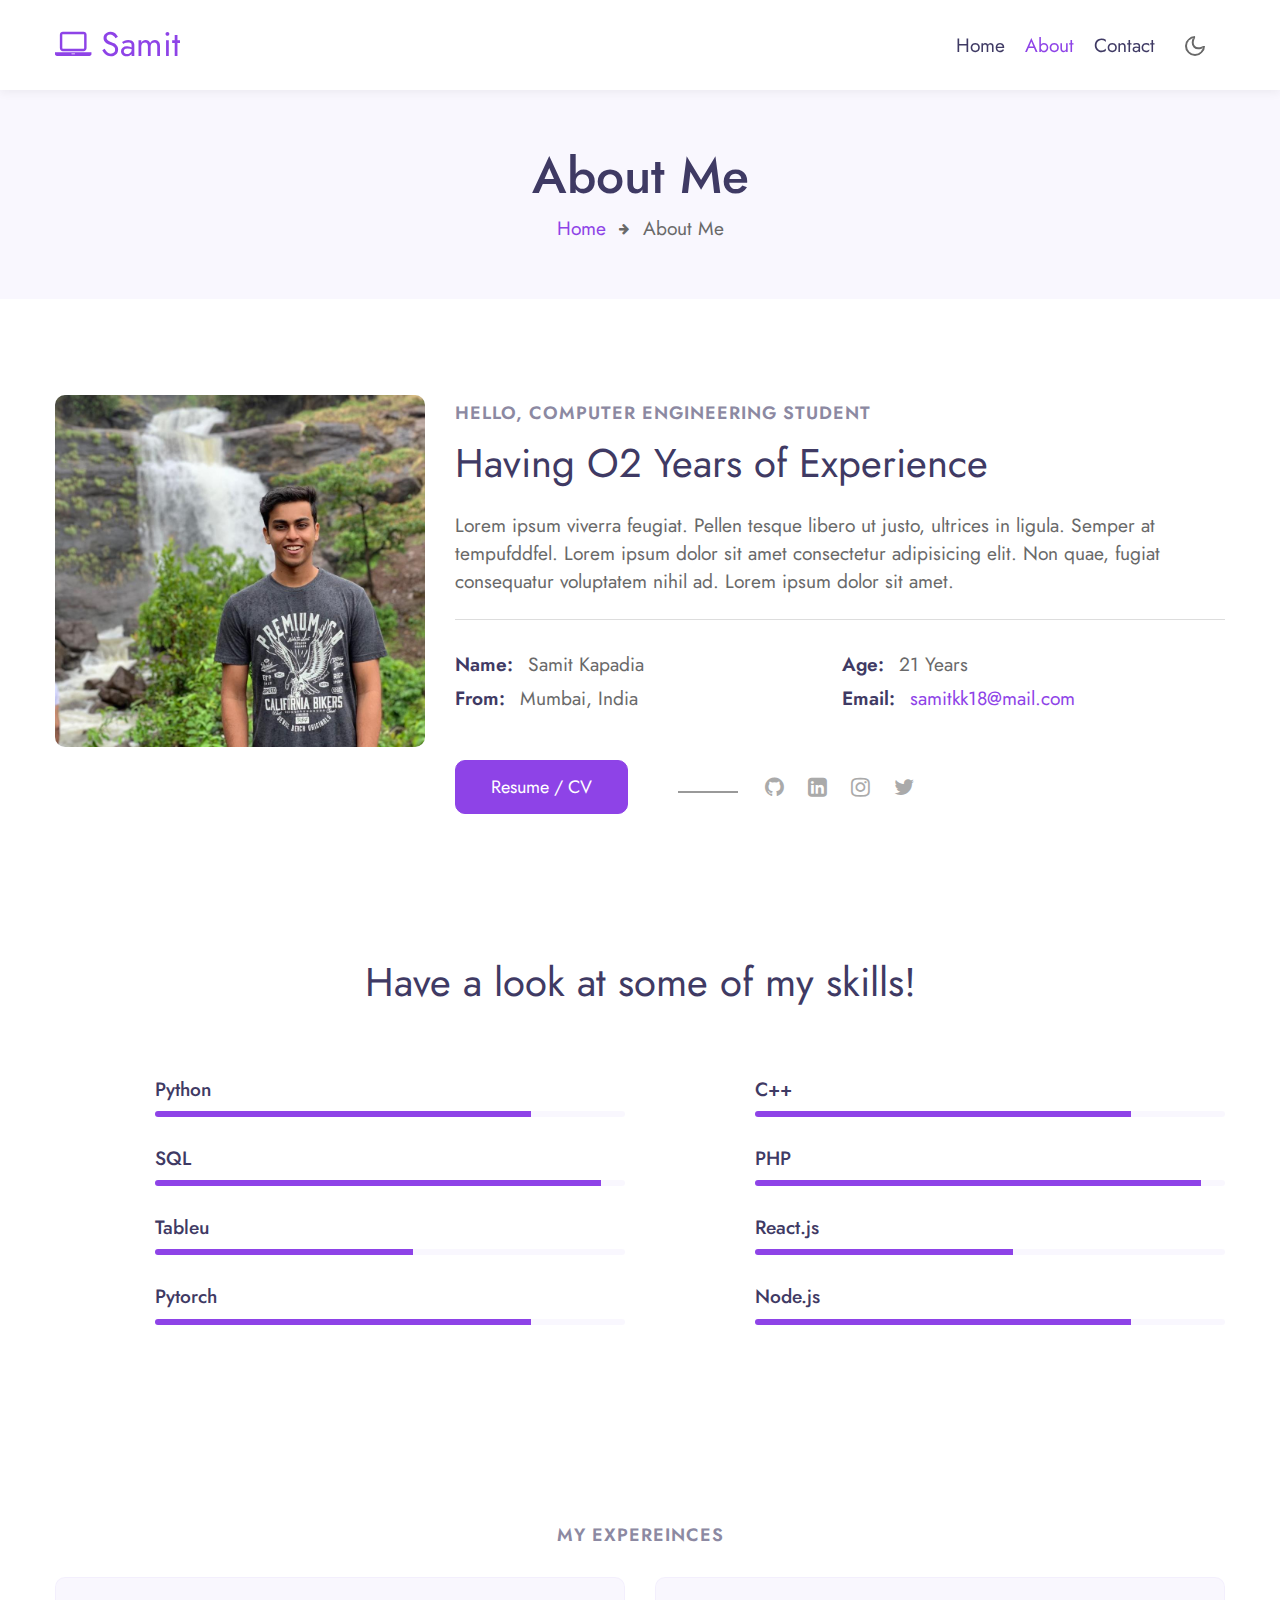
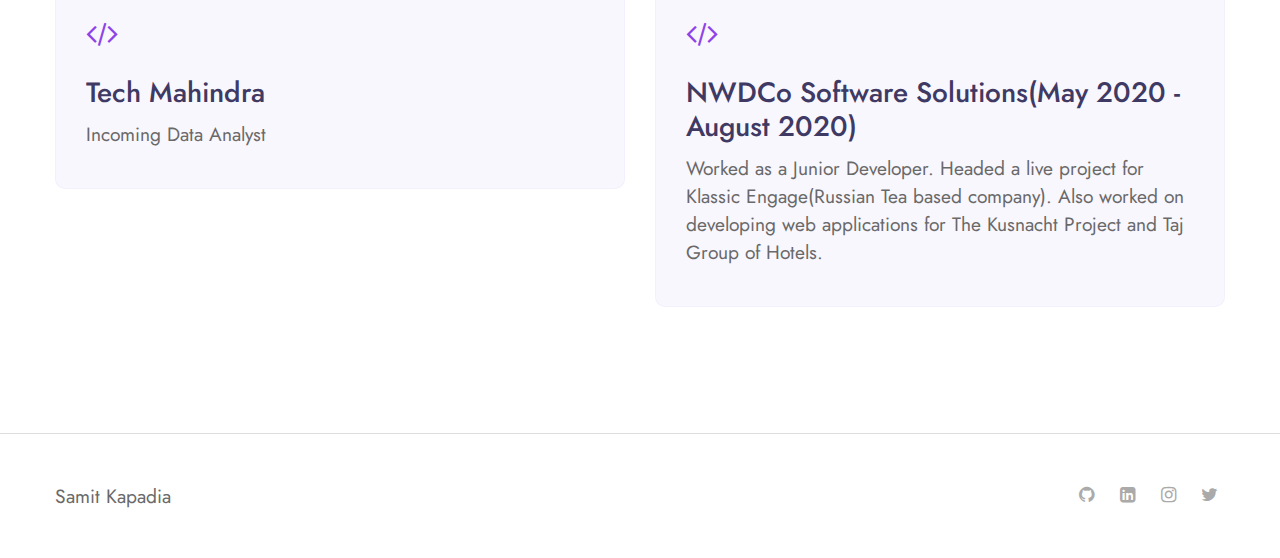
==== about.html @ e565ee3b "First commit" ====
<!--
Author: W3layouts
Author URL: http://w3layouts.com
-->
<!doctype html>
<html lang="en">

<head>
  <!-- Required meta tags -->
  <meta charset="utf-8">
  <meta name="viewport" content="width=device-width, initial-scale=1, shrink-to-fit=no">

  <title>Samit Kapadia</title>

  <!-- google fonts -->  
  <link href="//fonts.googleapis.com/css2?family=Jost:wght@300;400;600&display=swap" rel="stylesheet">

  <!-- Template CSS -->
  <link rel="stylesheet" href="assets/css/style-starter.css">
</head>

<body>
<!-- header -->
<header id="site-header" class="fixed-top">
  <div class="container">
      <nav class="navbar navbar-expand-lg stroke">
          <a class="navbar-brand" href="index.html">
              <span class="fa fa-laptop"></span> Samit
          </a>
          <!-- if logo is image enable this   
      <a class="navbar-brand" href="#index.html">
          <img src="image-path" alt="Your logo" title="Your logo" style="height:35px;" />
      </a> -->
          <button class="navbar-toggler  collapsed bg-gradient" type="button" data-toggle="collapse"
              data-target="#navbarTogglerDemo02" aria-controls="navbarTogglerDemo02" aria-expanded="false"
              aria-label="Toggle navigation">
              <span class="navbar-toggler-icon fa icon-expand fa-bars"></span>
              <span class="navbar-toggler-icon fa icon-close fa-times"></span>
              </span>
          </button>

          <div class="collapse navbar-collapse" id="navbarTogglerDemo02">
              <ul class="navbar-nav ml-auto">
                  <li class="nav-item @@home__active">
                      <a class="nav-link" href="index.html">Home <span class="sr-only">(current)</span></a>
                  </li>
                  <li class="nav-item active">
                      <a class="nav-link" href="about.html">About</a>
                  </li>
                  <li class="nav-item @@contact__active">
                      <a class="nav-link" href="contact.html">Contact</a>
                  </li>
              </ul>
          </div>
          <!-- toggle switch for light and dark theme -->
          <div class="mobile-position">
              <nav class="navigation">
                  <div class="theme-switch-wrapper">
                      <label class="theme-switch" for="checkbox">
                          <input type="checkbox" id="checkbox">
                          <div class="mode-container">
                              <i class="gg-sun"></i>
                              <i class="gg-moon"></i>
                          </div>
                      </label>
                  </div>
              </nav>
          </div>
          <!-- //toggle switch for light and dark theme -->
      </nav>
  </div>
</header>
<!-- //header -->

<!-- about breadcrumb -->
<section class="w3l-about-breadcrumb text-center">
    <div class="breadcrumb-bg breadcrumb-bg-about py-sm-5 py-4">
        <div class="container py-2">
            <h2 class="title">About Me</h2>
            <ul class="breadcrumbs-custom-path mt-2">
                <li><a href="#url">Home</a></li>
                <li class="active"><span class="fa fa-arrow-right mx-2" aria-hidden="true"></span> About Me </li>
            </ul>
        </div>
    </div>
</section>
<!-- //about breadcrumb -->

<!-- about page about section -->
<section class="w3l-aboutblock1" id="about">
    <div class="midd-w3 py-5">
        <div class="container py-lg-5 py-md-3">
            <div class="row">
                <div class="col-lg-4">
                    <div class="position-relative">
                        <img src="assets/img/samitKapadia.jpg" alt="" class="radius-image img-fluid">
                    </div>
                </div>
                <div class="col-lg-8 mt-lg-0 mt-5">
                    <h5 class="title-small mb-2">Hello, Computer Engineering Student</h5>
                    <h3 class="title-big">Having O2 Years of Experience</h3>
                    <p class="mt-4">Lorem ipsum viverra feugiat. Pellen tesque libero ut justo,
                        ultrices in ligula. Semper at tempufddfel. Lorem ipsum dolor sit amet consectetur adipisicing
                        elit. Non quae, fugiat consequatur voluptatem nihil ad. Lorem ipsum dolor sit amet.</p>
                    <div class="my-info mt-4">
                        <div class="single-info"><span>Name:</span>
                            <p>Samit Kapadia</p>
                        </div>
                        <div class="single-info"><span>Age:</span>
                            <p>21 Years</p>
                        </div>
                        <div class="single-info"><span>From:</span>
                            <p>Mumbai, India</p>
                        </div>
                        <div class="single-info"><span>Email:</span>
                            <p><a href="mailto:samitkk18@mail.com">samitkk18@mail.com</a></p>
                        </div>
                    </div>
                    <div class="my-social mt-lg-5 mt-4">
                        <a href="#download" class="btn btn-style btn-primary">Resume / CV</a>
                        <ul class="social m-0 p-0">
                          <li><a href="https://github.com/Samitkk18"><span class="fa fa-github"></span></a></li>
                          <li><a href="www.linkedin.com/in/samitkapadia"><span class="fa fa-linkedin-square"></span></a></li>
                          <li><a href="https://www.instagram.com/samit.kapadia/"><span class="fa fa-instagram"></span></a></li>
                          <li><a href="https://twitter.com/samitkk18"><span class="fa fa-twitter"></span></a></li>
                          </ul>
                    </div>
                </div>
            </div>
        </div>
    </div>
</section>
<!-- //about page about section -->

<!-- about page second section -->
<!-- <div class="py-5 w3l-resume">
    <div class="container py-lg-5 py-3">
        <h5 class="title-small mb-2"> Hello</h5>
        <h3 class="title-big mb-4">I Can give your business a new Creative start right away! </h3>
        <p>I am a freelancer based in the United Kingdom and i have been building noteworthy UX/UI designs and websites
            for years, which comply with the latest design trends. I help convert a vision and an idea into meaningful
            and useful products. Having a sharp eye for product evolution helps me prioritize tasks, iterate fast and
            deliver faster</p>
        <div class="row features-w3pvt-main mt-5 pt-md-3" id="features">
            <div class="col-lg-4 col-md-6 feature-gird">
                <div class="row features-hny-inner-gd">
                    <div class="col-md-2 col-2 featured_grid_left">
                        <div class="icon_left_grid">
                            <span class="fa fa-laptop" aria-hidden="true"></span>
                        </div>
                    </div>
                    <div class="col-md-10 col-10 featured_grid_right_info">
                        <h4><a class="link-hny" href="#url">Responsive Design </a></h4>
                        <p>Lorem ipsum dolor sit amet elit consec tetur adipisi elit., rem!</p>
                    </div>
                </div>
            </div>
            <div class="col-lg-4 col-md-6 feature-gird mt-md-0 mt-4">
                <div class="row features-hny-inner-gd">
                    <div class="col-md-2 col-2 featured_grid_left">
                        <div class="icon_left_grid">
                            <span class="fa fa-pencil-square-o" aria-hidden="true"></span>
                        </div>
                    </div>
                    <div class="col-md-10 col-10 featured_grid_right_info">
                        <h4><a class="link-hny" href="#url">Powerful Editor </a></h4>
                        <p>Lorem ipsum dolor sit amet elit consec tetur adipisi elit., rem!</p>
                    </div>
                </div>
            </div>
            <div class="col-lg-4 col-md-6 feature-gird mt-lg-0 mt-md-5 mt-4">
                <div class="row features-hny-inner-gd">
                    <div class="col-md-2 col-2 featured_grid_left">
                        <div class="icon_left_grid">
                            <span class="fa fa-desktop" aria-hidden="true"></span>
                        </div>
                    </div>
                    <div class="col-md-10 col-10 featured_grid_right_info">
                        <h4><a class="link-hny" href="#url">Creative Design </a></h4>
                        <p>Lorem ipsum dolor sit amet elit consec tetur adipisi elit., rem!</p>
                    </div>
                </div>
            </div>

        </div>
    </div>
</div> -->
<!-- //about page about section -->

<!-- about page third section -->
<section class="w3l-content-6 py-5">
  <h3 class="title-big mb-4" style="text-align: center;">Have a look at some of my skills!</h3>
    <div class="content-6-mian py-lg-5 py-md-4">
        <div class="container">
            <div class="content-info-in row">
              <div class="content-gd col-lg-5 offset-lg-1">
                <div class="progress-info">
                    <h6 class="progress-tittle">Python</h6>
                    <div class="progress">
                        <div class="progress-bar progress-bar-striped" role="progressbar" style="width: 80%"
                            aria-valuenow="80" aria-valuemin="0" aria-valuemax="100">
                        </div>
                    </div>
                </div>
                <div class="progress-info">
                    <h6 class="progress-tittle">SQL</h6>
                    <div class="progress">
                        <div class="progress-bar progress-bar-striped" role="progressbar" style="width: 95%"
                            aria-valuenow="95" aria-valuemin="0" aria-valuemax="100">
                        </div>
                    </div>
                </div>
                <div class="progress-info">
                    <h6 class="progress-tittle">Tableu</h6>
                    <div class="progress">
                        <div class="progress-bar progress-bar-striped" role="progressbar" style="width: 55%"
                            aria-valuenow="50" aria-valuemin="0" aria-valuemax="100">
                        </div>
                    </div>
                </div>
                <div class="progress-info mb-0">
                    <h6 class="progress-tittle">Pytorch</h6>
                    <div class="progress">
                        <div class="progress-bar progress-bar-striped" role="progressbar" style="width: 80%"
                            aria-valuenow="40" aria-valuemin="0" aria-valuemax="100">
                        </div>
                    </div>
                </div>
            </div>

                <div class="content-gd col-lg-5 offset-lg-1">
                    <div class="progress-info">
                        <h6 class="progress-tittle">C++</h6>
                        <div class="progress">
                            <div class="progress-bar progress-bar-striped" role="progressbar" style="width: 80%"
                                aria-valuenow="70" aria-valuemin="0" aria-valuemax="100">
                            </div>
                        </div>
                    </div>
                    <div class="progress-info">
                        <h6 class="progress-tittle">PHP</h6>
                        <div class="progress">
                            <div class="progress-bar progress-bar-striped" role="progressbar" style="width: 95%"
                                aria-valuenow="90" aria-valuemin="0" aria-valuemax="100">
                            </div>
                        </div>
                    </div>
                    <div class="progress-info">
                        <h6 class="progress-tittle">React.js</h6>
                        <div class="progress">
                            <div class="progress-bar progress-bar-striped" role="progressbar" style="width: 55%"
                                aria-valuenow="75" aria-valuemin="0" aria-valuemax="100">
                            </div>
                        </div>
                    </div>
                    <div class="progress-info mb-0">
                        <h6 class="progress-tittle">Node.js</h6>
                        <div class="progress">
                            <div class="progress-bar progress-bar-striped" role="progressbar" style="width: 80%"
                                aria-valuenow="60" aria-valuemin="0" aria-valuemax="100">
                            </div>
                        </div>
                    </div>
                </div>
            </div>
        </div>
    </div>
</section>
<!-- about page third section -->

<!-- achievements block -->
<section class="w3l-services">
    <div class="w3l-achievements py-5" id="services">
        <div class="container py-lg-5">
            <h5 class="title-small text-center">My Expereinces</h5>
            <br>
            <div class="row">
                <div class="col-lg-6 item">
                    <div class="card">
                        <div class="box-wrap">
                            <div class="icon">
                                <span class="fa fa-code"></span>
                            </div>
                            <h4><a href="#url">Tech Mahindra</a></h4>
                            <p>Incoming Data Analyst</p>
                        </div>
                    </div>
                </div>

                <div class="col-lg-6 item">
                    <div class="card">
                        <div class="box-wrap">
                            <div class="icon">
                                <span class="fa fa-code"></span>
                            </div>
                            <h4><a href="#url">NWDCo Software Solutions(May 2020 - August 2020)</a></h4>
                            <p>Worked as a Junior Developer. Headed a live project for Klassic Engage(Russian Tea based company). Also worked on developing web applications for The Kusnacht Project and Taj Group of Hotels.</p>
                        </div>
                    </div>
                </div>
            </div>
        </div>
    </div>
</section>
<!-- //achievements block -->

<!-- Footer -->
<section class="w3l-footer py-sm-5 py-4">
  <div class="container">
    <div class="footer-content">
      <div class="row">
        <div class="col-lg-8 footer-left">
          <p class="m-0">Samit Kapadia</p>
        </div>
        <div class="col-lg-4 footer-right text-lg-right text-center mt-lg-0 mt-3">
          <ul class="social m-0 p-0">
            <li><a href="https://github.com/Samitkk18"><span class="fa fa-github"></span></a></li>
            <li><a href="www.linkedin.com/in/samitkapadia"><span class="fa fa-linkedin-square"></span></a></li>
            <li><a href="https://www.instagram.com/samit.kapadia/"><span class="fa fa-instagram"></span></a></li>
            <li><a href="https://twitter.com/samitkk18"><span class="fa fa-twitter"></span></a></li>
          </ul>
        </div>
      </div>
    </div>
  </div>

  <!-- move top -->
  <button onclick="topFunction()" id="movetop" title="Go to top">
    <span class="fa fa-angle-up"></span>
  </button>
  <script>
    // When the user scrolls down 20px from the top of the document, show the button
    window.onscroll = function () {
      scrollFunction()
    };

    function scrollFunction() {
      if (document.body.scrollTop > 20 || document.documentElement.scrollTop > 20) {
        document.getElementById("movetop").style.display = "block";
      } else {
        document.getElementById("movetop").style.display = "none";
      }
    }

    // When the user clicks on the button, scroll to the top of the document
    function topFunction() {
      document.body.scrollTop = 0;
      document.documentElement.scrollTop = 0;
    }
  </script>
  <!-- /move top -->
</section>
<!-- //Footer -->

<!-- all js scripts and files here -->

<script src="assets/js/theme-change.js"></script><!-- theme switch js (light and dark)-->

<script src="assets/js/jquery-3.3.1.min.js"></script><!-- default jQuery -->

<!-- /typig-text-->
<script>
  const typedTextSpan = document.querySelector(".typed-text");
  const cursorSpan = document.querySelector(".cursor");

  const textArray = ["UI/UX Designer", "Freelancer", "Web developer"];
  const typingDelay = 200;
  const erasingDelay = 10;
  const newTextDelay = 100; // Delay between current and next text
  let textArrayIndex = 0;
  let charIndex = 0;

  function type() {
    if (charIndex < textArray[textArrayIndex].length) {
      if (!cursorSpan.classList.contains("typing")) cursorSpan.classList.add("typing");
      typedTextSpan.textContent += textArray[textArrayIndex].charAt(charIndex);
      charIndex++;
      setTimeout(type, typingDelay);
    } else {
      cursorSpan.classList.remove("typing");
      setTimeout(erase, newTextDelay);
    }
  }

  function erase() {
    if (charIndex > 0) {
      // add class 'typing' if there's none
      if (!cursorSpan.classList.contains("typing")) {
        cursorSpan.classList.add("typing");
      }
      typedTextSpan.textContent = textArray[textArrayIndex].substring(0, 0);
      charIndex--;
      setTimeout(erase, erasingDelay);
    } else {
      cursorSpan.classList.remove("typing");
      textArrayIndex++;
      if (textArrayIndex >= textArray.length) textArrayIndex = 0;
      setTimeout(type, typingDelay);
    }
  }

  document.addEventListener("DOMContentLoaded", function () { // On DOM Load initiate the effect
    if (textArray.length) setTimeout(type, newTextDelay + 250);
  });
</script>
<!-- //typig-text-->

<!-- services owlcarousel -->
<script src="assets/js/owl.carousel.js"></script>

<!-- script for services -->
<script>
  $(document).ready(function () {
    $('.owl-two').owlCarousel({
      loop: true,
      margin: 30,
      nav: false,
      responsiveClass: true,
      autoplay: false,
      autoplayTimeout: 5000,
      autoplaySpeed: 1000,
      autoplayHoverPause: false,
      responsive: {
        0: {
          items: 1,
          nav: false
        },
        480: {
          items: 1,
          nav: false
        },
        700: {
          items: 1,
          nav: false
        },
        1090: {
          items: 3,
          nav: false
        }
      }
    })
  })
</script>
<!-- //script for services -->

<!-- script for tesimonials carousel slider -->
<script>
  $(document).ready(function () {
    $("#owl-demo1").owlCarousel({
      loop: true,
      margin: 20,
      nav: false,
      responsiveClass: true,
      responsive: {
        0: {
          items: 1,
          nav: false
        },
        736: {
          items: 1,
          nav: false
        },
        1000: {
          items: 2,
          nav: false,
          loop: false
        }
      }
    })
  })
</script>
<!-- //script for tesimonials carousel slider -->

<!-- video popup -->
<script src="assets/js/jquery.magnific-popup.min.js"></script>
<script>
  $(document).ready(function () {
    $('.popup-with-zoom-anim').magnificPopup({
      type: 'inline',

      fixedContentPos: false,
      fixedBgPos: true,

      overflowY: 'auto',

      closeBtnInside: true,
      preloader: false,

      midClick: true,
      removalDelay: 300,
      mainClass: 'my-mfp-zoom-in'
    });

    $('.popup-with-move-anim').magnificPopup({
      type: 'inline',

      fixedContentPos: false,
      fixedBgPos: true,

      overflowY: 'auto',

      closeBtnInside: true,
      preloader: false,

      midClick: true,
      removalDelay: 300,
      mainClass: 'my-mfp-slide-bottom'
    });
  });
</script>
<!-- //video popup -->

<!-- stats number counter-->
<script src="assets/js/jquery.waypoints.min.js"></script>
<script src="assets/js/jquery.countup.js"></script>
<script>
  $('.counter').countUp();
</script>
<!-- //stats number counter -->

<!-- disable body scroll which navbar is in active -->
<script>
  $(function () {
    $('.navbar-toggler').click(function () {
      $('body').toggleClass('noscroll');
    })
  });
</script>
<!-- disable body scroll which navbar is in active -->

<!--/MENU-JS-->
<script>
  $(window).on("scroll", function () {
    var scroll = $(window).scrollTop();

    if (scroll >= 80) {
      $("#site-header").addClass("nav-fixed");
    } else {
      $("#site-header").removeClass("nav-fixed");
    }
  });

  //Main navigation Active Class Add Remove
  $(".navbar-toggler").on("click", function () {
    $("header").toggleClass("active");
  });
  $(document).on("ready", function () {
    if ($(window).width() > 991) {
      $("header").removeClass("active");
    }
    $(window).on("resize", function () {
      if ($(window).width() > 991) {
        $("header").removeClass("active");
      }
    });
  });
</script>
<!--//MENU-JS-->

<!-- bootstrap js -->
<script src="assets/js/bootstrap.min.js"></script>

</body>

</html>
---- assets/css/style-starter.css ----
@charset "UTF-8";
/*--
Author: W3layouts
Author URL: http://w3layouts.com
--*/
/*!
 * Bootstrap v4.4.1 (https://getbootstrap.com/)
 * Copyright 2011-2019 The Bootstrap Authors
 * Copyright 2011-2019 Twitter, Inc.
 * Licensed under MIT (https://github.com/twbs/bootstrap/blob/master/LICENSE)
 */
:root {
  --blue: #007bff;
  --indigo: #6610f2;
  --purple: #6f42c1;
  --pink: #e83e8c;
  --red: #dc3545;
  --orange: #fd7e14;
  --yellow: #ffc107;
  --green: #28a745;
  --teal: #20c997;
  --cyan: #17a2b8;
  --white: #fff;
  --gray: #6c757d;
  --gray-dark: #343a40;
  --primary: #8e43e7;
  --secondary: #273c66;
  --success: #28a745;
  --info: #17a2b8;
  --warning: #ffc107;
  --danger: #dc3545;
  --light: #f8f9fa;
  --dark: #343a40;
  --breakpoint-xs: 0;
  --breakpoint-sm: 576px;
  --breakpoint-md: 768px;
  --breakpoint-lg: 992px;
  --breakpoint-xl: 1200px;
  --font-family-sans-serif: -apple-system, BlinkMacSystemFont, "Segoe UI", Roboto, "Helvetica Neue", Arial, "Noto Sans", sans-serif, "Apple Color Emoji", "Segoe UI Emoji", "Segoe UI Symbol", "Noto Color Emoji";
  --font-family-monospace: SFMono-Regular, Menlo, Monaco, Consolas, "Liberation Mono", "Courier New", monospace; }

*,
*::before,
*::after {
  box-sizing: border-box; }

html {
  font-family: sans-serif;
  line-height: 1.15;
  -webkit-text-size-adjust: 100%;
  -webkit-tap-highlight-color: rgba(0, 0, 0, 0); }

article, aside, figcaption, figure, footer, header, hgroup, main, nav, section {
  display: block; }

body {
  margin: 0;
  font-family: -apple-system, BlinkMacSystemFont, "Segoe UI", Roboto, "Helvetica Neue", Arial, "Noto Sans", sans-serif, "Apple Color Emoji", "Segoe UI Emoji", "Segoe UI Symbol", "Noto Color Emoji";
  font-size: 1rem;
  font-weight: 400;
  line-height: 1.5;
  color: #212529;
  text-align: left;
  background-color: #fff; }

[tabindex="-1"]:focus:not(:focus-visible) {
  outline: 0 !important; }

hr {
  box-sizing: content-box;
  height: 0;
  overflow: visible; }

h1, h2, h3, h4, h5, h6 {
  margin-top: 0;
  margin-bottom: 0.5rem; }

p {
  margin-top: 0;
  margin-bottom: 1rem; }

abbr[title],
abbr[data-original-title] {
  text-decoration: underline;
  -webkit-text-decoration: underline dotted;
          text-decoration: underline dotted;
  cursor: help;
  border-bottom: 0;
  -webkit-text-decoration-skip-ink: none;
          text-decoration-skip-ink: none; }

address {
  margin-bottom: 1rem;
  font-style: normal;
  line-height: inherit; }

ol,
ul,
dl {
  margin-top: 0;
  margin-bottom: 1rem; }

ol ol,
ul ul,
ol ul,
ul ol {
  margin-bottom: 0; }

dt {
  font-weight: 700; }

dd {
  margin-bottom: .5rem;
  margin-left: 0; }

blockquote {
  margin: 0 0 1rem; }

b,
strong {
  font-weight: bolder; }

small {
  font-size: 80%; }

sub,
sup {
  position: relative;
  font-size: 75%;
  line-height: 0;
  vertical-align: baseline; }

sub {
  bottom: -.25em; }

sup {
  top: -.5em; }

a {
  color: #8e43e7;
  text-decoration: none;
  background-color: transparent; }
  a:hover {
    color: #6719c4;
    text-decoration: underline; }

a:not([href]) {
  color: inherit;
  text-decoration: none; }
  a:not([href]):hover {
    color: inherit;
    text-decoration: none; }

pre,
code,
kbd,
samp {
  font-family: SFMono-Regular, Menlo, Monaco, Consolas, "Liberation Mono", "Courier New", monospace;
  font-size: 1em; }

pre {
  margin-top: 0;
  margin-bottom: 1rem;
  overflow: auto; }

figure {
  margin: 0 0 1rem; }

img {
  vertical-align: middle;
  border-style: none; }

svg {
  overflow: hidden;
  vertical-align: middle; }

table {
  border-collapse: collapse; }

caption {
  padding-top: 0.75rem;
  padding-bottom: 0.75rem;
  color: #6c757d;
  text-align: left;
  caption-side: bottom; }

th {
  text-align: inherit; }

label {
  display: inline-block;
  margin-bottom: 0.5rem; }

button {
  border-radius: 0; }

button:focus {
  outline: 1px dotted;
  outline: 5px auto -webkit-focus-ring-color; }

input,
button,
select,
optgroup,
textarea {
  margin: 0;
  font-family: inherit;
  font-size: inherit;
  line-height: inherit; }

button,
input {
  overflow: visible; }

button,
select {
  text-transform: none; }

select {
  word-wrap: normal; }

button,
[type="button"],
[type="reset"],
[type="submit"] {
  -webkit-appearance: button; }

button:not(:disabled),
[type="button"]:not(:disabled),
[type="reset"]:not(:disabled),
[type="submit"]:not(:disabled) {
  cursor: pointer; }

button::-moz-focus-inner,
[type="button"]::-moz-focus-inner,
[type="reset"]::-moz-focus-inner,
[type="submit"]::-moz-focus-inner {
  padding: 0;
  border-style: none; }

input[type="radio"],
input[type="checkbox"] {
  box-sizing: border-box;
  padding: 0; }

input[type="date"],
input[type="time"],
input[type="datetime-local"],
input[type="month"] {
  -webkit-appearance: listbox; }

textarea {
  overflow: auto;
  resize: vertical; }

fieldset {
  min-width: 0;
  padding: 0;
  margin: 0;
  border: 0; }

legend {
  display: block;
  width: 100%;
  max-width: 100%;
  padding: 0;
  margin-bottom: .5rem;
  font-size: 1.5rem;
  line-height: inherit;
  color: inherit;
  white-space: normal; }
  @media (max-width: 1200px) {
    legend {
      font-size: calc(1.275rem + 0.3vw) ; } }

progress {
  vertical-align: baseline; }

[type="number"]::-webkit-inner-spin-button,
[type="number"]::-webkit-outer-spin-button {
  height: auto; }

[type="search"] {
  outline-offset: -2px;
  -webkit-appearance: none; }

[type="search"]::-webkit-search-decoration {
  -webkit-appearance: none; }

::-webkit-file-upload-button {
  font: inherit;
  -webkit-appearance: button; }

output {
  display: inline-block; }

summary {
  display: list-item;
  cursor: pointer; }

template {
  display: none; }

[hidden] {
  display: none !important; }

h1, h2, h3, h4, h5, h6,
.h1, .h2, .h3, .h4, .h5, .h6 {
  margin-bottom: 0.5rem;
  font-weight: 500;
  line-height: 1.2; }

h1, .h1 {
  font-size: 2.5rem; }
  @media (max-width: 1200px) {
    h1, .h1 {
      font-size: calc(1.375rem + 1.5vw) ; } }

h2, .h2 {
  font-size: 2rem; }
  @media (max-width: 1200px) {
    h2, .h2 {
      font-size: calc(1.325rem + 0.9vw) ; } }

h3, .h3 {
  font-size: 1.75rem; }
  @media (max-width: 1200px) {
    h3, .h3 {
      font-size: calc(1.3rem + 0.6vw) ; } }

h4, .h4 {
  font-size: 1.5rem; }
  @media (max-width: 1200px) {
    h4, .h4 {
      font-size: calc(1.275rem + 0.3vw) ; } }

h5, .h5 {
  font-size: 1.25rem; }

h6, .h6 {
  font-size: 1rem; }

.lead {
  font-size: 1.25rem;
  font-weight: 300; }

.display-1 {
  font-size: 6rem;
  font-weight: 300;
  line-height: 1.2; }
  @media (max-width: 1200px) {
    .display-1 {
      font-size: calc(1.725rem + 5.7vw) ; } }

.display-2 {
  font-size: 5.5rem;
  font-weight: 300;
  line-height: 1.2; }
  @media (max-width: 1200px) {
    .display-2 {
      font-size: calc(1.675rem + 5.1vw) ; } }

.display-3 {
  font-size: 4.5rem;
  font-weight: 300;
  line-height: 1.2; }
  @media (max-width: 1200px) {
    .display-3 {
      font-size: calc(1.575rem + 3.9vw) ; } }

.display-4 {
  font-size: 3.5rem;
  font-weight: 300;
  line-height: 1.2; }
  @media (max-width: 1200px) {
    .display-4 {
      font-size: calc(1.475rem + 2.7vw) ; } }

hr {
  margin-top: 1rem;
  margin-bottom: 1rem;
  border: 0;
  border-top: 1px solid rgba(0, 0, 0, 0.1); }

small,
.small {
  font-size: 80%;
  font-weight: 400; }

mark,
.mark {
  padding: 0.2em;
  background-color: #fcf8e3; }

.list-unstyled {
  padding-left: 0;
  list-style: none; }

.list-inline {
  padding-left: 0;
  list-style: none; }

.list-inline-item {
  display: inline-block; }
  .list-inline-item:not(:last-child) {
    margin-right: 0.5rem; }

.initialism {
  font-size: 90%;
  text-transform: uppercase; }

.blockquote {
  margin-bottom: 1rem;
  font-size: 1.25rem; }

.blockquote-footer {
  display: block;
  font-size: 80%;
  color: #6c757d; }
  .blockquote-footer::before {
    content: "\2014\00A0"; }

.img-fluid {
  max-width: 100%;
  height: auto; }

.img-thumbnail {
  padding: 0.25rem;
  background-color: #fff;
  border: 1px solid #dee2e6;
  border-radius: 0.25rem;
  max-width: 100%;
  height: auto; }

.figure {
  display: inline-block; }

.figure-img {
  margin-bottom: 0.5rem;
  line-height: 1; }

.figure-caption {
  font-size: 90%;
  color: #6c757d; }

code {
  font-size: 87.5%;
  color: #e83e8c;
  word-wrap: break-word; }
  a > code {
    color: inherit; }

kbd {
  padding: 0.2rem 0.4rem;
  font-size: 87.5%;
  color: #fff;
  background-color: #212529;
  border-radius: 0.2rem; }
  kbd kbd {
    padding: 0;
    font-size: 100%;
    font-weight: 700; }

pre {
  display: block;
  font-size: 87.5%;
  color: #212529; }
  pre code {
    font-size: inherit;
    color: inherit;
    word-break: normal; }

.pre-scrollable {
  max-height: 340px;
  overflow-y: scroll; }

.container {
  width: 100%;
  padding-right: 15px;
  padding-left: 15px;
  margin-right: auto;
  margin-left: auto; }
  @media (min-width: 576px) {
    .container {
      max-width: 540px; } }
  @media (min-width: 768px) {
    .container {
      max-width: 720px; } }
  @media (min-width: 992px) {
    .container {
      max-width: 960px; } }
  @media (min-width: 1200px) {
    .container {
      max-width: 1140px; } }

.container-fluid, .container-sm, .container-md, .container-lg, .container-xl {
  width: 100%;
  padding-right: 15px;
  padding-left: 15px;
  margin-right: auto;
  margin-left: auto; }

@media (min-width: 576px) {
  .container, .container-sm {
    max-width: 540px; } }

@media (min-width: 768px) {
  .container, .container-sm, .container-md {
    max-width: 720px; } }

@media (min-width: 992px) {
  .container, .container-sm, .container-md, .container-lg {
    max-width: 960px; } }

@media (min-width: 1200px) {
  .container, .container-sm, .container-md, .container-lg, .container-xl {
    max-width: 1140px; } }

.row {
  display: flex;
  flex-wrap: wrap;
  margin-right: -15px;
  margin-left: -15px; }

.no-gutters {
  margin-right: 0;
  margin-left: 0; }
  .no-gutters > .col,
  .no-gutters > [class*="col-"] {
    padding-right: 0;
    padding-left: 0; }

.col-1, .col-2, .col-3, .col-4, .col-5, .col-6, .col-7, .col-8, .col-9, .col-10, .col-11, .col-12, .col,
.col-auto, .col-sm-1, .col-sm-2, .col-sm-3, .col-sm-4, .col-sm-5, .col-sm-6, .col-sm-7, .col-sm-8, .col-sm-9, .col-sm-10, .col-sm-11, .col-sm-12, .col-sm,
.col-sm-auto, .col-md-1, .col-md-2, .col-md-3, .col-md-4, .col-md-5, .col-md-6, .col-md-7, .col-md-8, .col-md-9, .col-md-10, .col-md-11, .col-md-12, .col-md,
.col-md-auto, .col-lg-1, .col-lg-2, .col-lg-3, .col-lg-4, .col-lg-5, .col-lg-6, .col-lg-7, .col-lg-8, .col-lg-9, .col-lg-10, .col-lg-11, .col-lg-12, .col-lg,
.col-lg-auto, .col-xl-1, .col-xl-2, .col-xl-3, .col-xl-4, .col-xl-5, .col-xl-6, .col-xl-7, .col-xl-8, .col-xl-9, .col-xl-10, .col-xl-11, .col-xl-12, .col-xl,
.col-xl-auto {
  position: relative;
  width: 100%;
  padding-right: 15px;
  padding-left: 15px; }

.col {
  flex-basis: 0;
  flex-grow: 1;
  max-width: 100%; }

.row-cols-1 > * {
  flex: 0 0 100%;
  max-width: 100%; }

.row-cols-2 > * {
  flex: 0 0 50%;
  max-width: 50%; }

.row-cols-3 > * {
  flex: 0 0 33.33333%;
  max-width: 33.33333%; }

.row-cols-4 > * {
  flex: 0 0 25%;
  max-width: 25%; }

.row-cols-5 > * {
  flex: 0 0 20%;
  max-width: 20%; }

.row-cols-6 > * {
  flex: 0 0 16.66667%;
  max-width: 16.66667%; }

.col-auto {
  flex: 0 0 auto;
  width: auto;
  max-width: 100%; }

.col-1 {
  flex: 0 0 8.33333%;
  max-width: 8.33333%; }

.col-2 {
  flex: 0 0 16.66667%;
  max-width: 16.66667%; }

.col-3 {
  flex: 0 0 25%;
  max-width: 25%; }

.col-4 {
  flex: 0 0 33.33333%;
  max-width: 33.33333%; }

.col-5 {
  flex: 0 0 41.66667%;
  max-width: 41.66667%; }

.col-6 {
  flex: 0 0 50%;
  max-width: 50%; }

.col-7 {
  flex: 0 0 58.33333%;
  max-width: 58.33333%; }

.col-8 {
  flex: 0 0 66.66667%;
  max-width: 66.66667%; }

.col-9 {
  flex: 0 0 75%;
  max-width: 75%; }

.col-10 {
  flex: 0 0 83.33333%;
  max-width: 83.33333%; }

.col-11 {
  flex: 0 0 91.66667%;
  max-width: 91.66667%; }

.col-12 {
  flex: 0 0 100%;
  max-width: 100%; }

.order-first {
  order: -1; }

.order-last {
  order: 13; }

.order-0 {
  order: 0; }

.order-1 {
  order: 1; }

.order-2 {
  order: 2; }

.order-3 {
  order: 3; }

.order-4 {
  order: 4; }

.order-5 {
  order: 5; }

.order-6 {
  order: 6; }

.order-7 {
  order: 7; }

.order-8 {
  order: 8; }

.order-9 {
  order: 9; }

.order-10 {
  order: 10; }

.order-11 {
  order: 11; }

.order-12 {
  order: 12; }

.offset-1 {
  margin-left: 8.33333%; }

.offset-2 {
  margin-left: 16.66667%; }

.offset-3 {
  margin-left: 25%; }

.offset-4 {
  margin-left: 33.33333%; }

.offset-5 {
  margin-left: 41.66667%; }

.offset-6 {
  margin-left: 50%; }

.offset-7 {
  margin-left: 58.33333%; }

.offset-8 {
  margin-left: 66.66667%; }

.offset-9 {
  margin-left: 75%; }

.offset-10 {
  margin-left: 83.33333%; }

.offset-11 {
  margin-left: 91.66667%; }

@media (min-width: 576px) {
  .col-sm {
    flex-basis: 0;
    flex-grow: 1;
    max-width: 100%; }
  .row-cols-sm-1 > * {
    flex: 0 0 100%;
    max-width: 100%; }
  .row-cols-sm-2 > * {
    flex: 0 0 50%;
    max-width: 50%; }
  .row-cols-sm-3 > * {
    flex: 0 0 33.33333%;
    max-width: 33.33333%; }
  .row-cols-sm-4 > * {
    flex: 0 0 25%;
    max-width: 25%; }
  .row-cols-sm-5 > * {
    flex: 0 0 20%;
    max-width: 20%; }
  .row-cols-sm-6 > * {
    flex: 0 0 16.66667%;
    max-width: 16.66667%; }
  .col-sm-auto {
    flex: 0 0 auto;
    width: auto;
    max-width: 100%; }
  .col-sm-1 {
    flex: 0 0 8.33333%;
    max-width: 8.33333%; }
  .col-sm-2 {
    flex: 0 0 16.66667%;
    max-width: 16.66667%; }
  .col-sm-3 {
    flex: 0 0 25%;
    max-width: 25%; }
  .col-sm-4 {
    flex: 0 0 33.33333%;
    max-width: 33.33333%; }
  .col-sm-5 {
    flex: 0 0 41.66667%;
    max-width: 41.66667%; }
  .col-sm-6 {
    flex: 0 0 50%;
    max-width: 50%; }
  .col-sm-7 {
    flex: 0 0 58.33333%;
    max-width: 58.33333%; }
  .col-sm-8 {
    flex: 0 0 66.66667%;
    max-width: 66.66667%; }
  .col-sm-9 {
    flex: 0 0 75%;
    max-width: 75%; }
  .col-sm-10 {
    flex: 0 0 83.33333%;
    max-width: 83.33333%; }
  .col-sm-11 {
    flex: 0 0 91.66667%;
    max-width: 91.66667%; }
  .col-sm-12 {
    flex: 0 0 100%;
    max-width: 100%; }
  .order-sm-first {
    order: -1; }
  .order-sm-last {
    order: 13; }
  .order-sm-0 {
    order: 0; }
  .order-sm-1 {
    order: 1; }
  .order-sm-2 {
    order: 2; }
  .order-sm-3 {
    order: 3; }
  .order-sm-4 {
    order: 4; }
  .order-sm-5 {
    order: 5; }
  .order-sm-6 {
    order: 6; }
  .order-sm-7 {
    order: 7; }
  .order-sm-8 {
    order: 8; }
  .order-sm-9 {
    order: 9; }
  .order-sm-10 {
    order: 10; }
  .order-sm-11 {
    order: 11; }
  .order-sm-12 {
    order: 12; }
  .offset-sm-0 {
    margin-left: 0; }
  .offset-sm-1 {
    margin-left: 8.33333%; }
  .offset-sm-2 {
    margin-left: 16.66667%; }
  .offset-sm-3 {
    margin-left: 25%; }
  .offset-sm-4 {
    margin-left: 33.33333%; }
  .offset-sm-5 {
    margin-left: 41.66667%; }
  .offset-sm-6 {
    margin-left: 50%; }
  .offset-sm-7 {
    margin-left: 58.33333%; }
  .offset-sm-8 {
    margin-left: 66.66667%; }
  .offset-sm-9 {
    margin-left: 75%; }
  .offset-sm-10 {
    margin-left: 83.33333%; }
  .offset-sm-11 {
    margin-left: 91.66667%; } }

@media (min-width: 768px) {
  .col-md {
    flex-basis: 0;
    flex-grow: 1;
    max-width: 100%; }
  .row-cols-md-1 > * {
    flex: 0 0 100%;
    max-width: 100%; }
  .row-cols-md-2 > * {
    flex: 0 0 50%;
    max-width: 50%; }
  .row-cols-md-3 > * {
    flex: 0 0 33.33333%;
    max-width: 33.33333%; }
  .row-cols-md-4 > * {
    flex: 0 0 25%;
    max-width: 25%; }
  .row-cols-md-5 > * {
    flex: 0 0 20%;
    max-width: 20%; }
  .row-cols-md-6 > * {
    flex: 0 0 16.66667%;
    max-width: 16.66667%; }
  .col-md-auto {
    flex: 0 0 auto;
    width: auto;
    max-width: 100%; }
  .col-md-1 {
    flex: 0 0 8.33333%;
    max-width: 8.33333%; }
  .col-md-2 {
    flex: 0 0 16.66667%;
    max-width: 16.66667%; }
  .col-md-3 {
    flex: 0 0 25%;
    max-width: 25%; }
  .col-md-4 {
    flex: 0 0 33.33333%;
    max-width: 33.33333%; }
  .col-md-5 {
    flex: 0 0 41.66667%;
    max-width: 41.66667%; }
  .col-md-6 {
    flex: 0 0 50%;
    max-width: 50%; }
  .col-md-7 {
    flex: 0 0 58.33333%;
    max-width: 58.33333%; }
  .col-md-8 {
    flex: 0 0 66.66667%;
    max-width: 66.66667%; }
  .col-md-9 {
    flex: 0 0 75%;
    max-width: 75%; }
  .col-md-10 {
    flex: 0 0 83.33333%;
    max-width: 83.33333%; }
  .col-md-11 {
    flex: 0 0 91.66667%;
    max-width: 91.66667%; }
  .col-md-12 {
    flex: 0 0 100%;
    max-width: 100%; }
  .order-md-first {
    order: -1; }
  .order-md-last {
    order: 13; }
  .order-md-0 {
    order: 0; }
  .order-md-1 {
    order: 1; }
  .order-md-2 {
    order: 2; }
  .order-md-3 {
    order: 3; }
  .order-md-4 {
    order: 4; }
  .order-md-5 {
    order: 5; }
  .order-md-6 {
    order: 6; }
  .order-md-7 {
    order: 7; }
  .order-md-8 {
    order: 8; }
  .order-md-9 {
    order: 9; }
  .order-md-10 {
    order: 10; }
  .order-md-11 {
    order: 11; }
  .order-md-12 {
    order: 12; }
  .offset-md-0 {
    margin-left: 0; }
  .offset-md-1 {
    margin-left: 8.33333%; }
  .offset-md-2 {
    margin-left: 16.66667%; }
  .offset-md-3 {
    margin-left: 25%; }
  .offset-md-4 {
    margin-left: 33.33333%; }
  .offset-md-5 {
    margin-left: 41.66667%; }
  .offset-md-6 {
    margin-left: 50%; }
  .offset-md-7 {
    margin-left: 58.33333%; }
  .offset-md-8 {
    margin-left: 66.66667%; }
  .offset-md-9 {
    margin-left: 75%; }
  .offset-md-10 {
    margin-left: 83.33333%; }
  .offset-md-11 {
    margin-left: 91.66667%; } }

@media (min-width: 992px) {
  .col-lg {
    flex-basis: 0;
    flex-grow: 1;
    max-width: 100%; }
  .row-cols-lg-1 > * {
    flex: 0 0 100%;
    max-width: 100%; }
  .row-cols-lg-2 > * {
    flex: 0 0 50%;
    max-width: 50%; }
  .row-cols-lg-3 > * {
    flex: 0 0 33.33333%;
    max-width: 33.33333%; }
  .row-cols-lg-4 > * {
    flex: 0 0 25%;
    max-width: 25%; }
  .row-cols-lg-5 > * {
    flex: 0 0 20%;
    max-width: 20%; }
  .row-cols-lg-6 > * {
    flex: 0 0 16.66667%;
    max-width: 16.66667%; }
  .col-lg-auto {
    flex: 0 0 auto;
    width: auto;
    max-width: 100%; }
  .col-lg-1 {
    flex: 0 0 8.33333%;
    max-width: 8.33333%; }
  .col-lg-2 {
    flex: 0 0 16.66667%;
    max-width: 16.66667%; }
  .col-lg-3 {
    flex: 0 0 25%;
    max-width: 25%; }
  .col-lg-4 {
    flex: 0 0 33.33333%;
    max-width: 33.33333%; }
  .col-lg-5 {
    flex: 0 0 41.66667%;
    max-width: 41.66667%; }
  .col-lg-6 {
    flex: 0 0 50%;
    max-width: 50%; }
  .col-lg-7 {
    flex: 0 0 58.33333%;
    max-width: 58.33333%; }
  .col-lg-8 {
    flex: 0 0 66.66667%;
    max-width: 66.66667%; }
  .col-lg-9 {
    flex: 0 0 75%;
    max-width: 75%; }
  .col-lg-10 {
    flex: 0 0 83.33333%;
    max-width: 83.33333%; }
  .col-lg-11 {
    flex: 0 0 91.66667%;
    max-width: 91.66667%; }
  .col-lg-12 {
    flex: 0 0 100%;
    max-width: 100%; }
  .order-lg-first {
    order: -1; }
  .order-lg-last {
    order: 13; }
  .order-lg-0 {
    order: 0; }
  .order-lg-1 {
    order: 1; }
  .order-lg-2 {
    order: 2; }
  .order-lg-3 {
    order: 3; }
  .order-lg-4 {
    order: 4; }
  .order-lg-5 {
    order: 5; }
  .order-lg-6 {
    order: 6; }
  .order-lg-7 {
    order: 7; }
  .order-lg-8 {
    order: 8; }
  .order-lg-9 {
    order: 9; }
  .order-lg-10 {
    order: 10; }
  .order-lg-11 {
    order: 11; }
  .order-lg-12 {
    order: 12; }
  .offset-lg-0 {
    margin-left: 0; }
  .offset-lg-1 {
    margin-left: 8.33333%; }
  .offset-lg-2 {
    margin-left: 16.66667%; }
  .offset-lg-3 {
    margin-left: 25%; }
  .offset-lg-4 {
    margin-left: 33.33333%; }
  .offset-lg-5 {
    margin-left: 41.66667%; }
  .offset-lg-6 {
    margin-left: 50%; }
  .offset-lg-7 {
    margin-left: 58.33333%; }
  .offset-lg-8 {
    margin-left: 66.66667%; }
  .offset-lg-9 {
    margin-left: 75%; }
  .offset-lg-10 {
    margin-left: 83.33333%; }
  .offset-lg-11 {
    margin-left: 91.66667%; } }

@media (min-width: 1200px) {
  .col-xl {
    flex-basis: 0;
    flex-grow: 1;
    max-width: 100%; }
  .row-cols-xl-1 > * {
    flex: 0 0 100%;
    max-width: 100%; }
  .row-cols-xl-2 > * {
    flex: 0 0 50%;
    max-width: 50%; }
  .row-cols-xl-3 > * {
    flex: 0 0 33.33333%;
    max-width: 33.33333%; }
  .row-cols-xl-4 > * {
    flex: 0 0 25%;
    max-width: 25%; }
  .row-cols-xl-5 > * {
    flex: 0 0 20%;
    max-width: 20%; }
  .row-cols-xl-6 > * {
    flex: 0 0 16.66667%;
    max-width: 16.66667%; }
  .col-xl-auto {
    flex: 0 0 auto;
    width: auto;
    max-width: 100%; }
  .col-xl-1 {
    flex: 0 0 8.33333%;
    max-width: 8.33333%; }
  .col-xl-2 {
    flex: 0 0 16.66667%;
    max-width: 16.66667%; }
  .col-xl-3 {
    flex: 0 0 25%;
    max-width: 25%; }
  .col-xl-4 {
    flex: 0 0 33.33333%;
    max-width: 33.33333%; }
  .col-xl-5 {
    flex: 0 0 41.66667%;
    max-width: 41.66667%; }
  .col-xl-6 {
    flex: 0 0 50%;
    max-width: 50%; }
  .col-xl-7 {
    flex: 0 0 58.33333%;
    max-width: 58.33333%; }
  .col-xl-8 {
    flex: 0 0 66.66667%;
    max-width: 66.66667%; }
  .col-xl-9 {
    flex: 0 0 75%;
    max-width: 75%; }
  .col-xl-10 {
    flex: 0 0 83.33333%;
    max-width: 83.33333%; }
  .col-xl-11 {
    flex: 0 0 91.66667%;
    max-width: 91.66667%; }
  .col-xl-12 {
    flex: 0 0 100%;
    max-width: 100%; }
  .order-xl-first {
    order: -1; }
  .order-xl-last {
    order: 13; }
  .order-xl-0 {
    order: 0; }
  .order-xl-1 {
    order: 1; }
  .order-xl-2 {
    order: 2; }
  .order-xl-3 {
    order: 3; }
  .order-xl-4 {
    order: 4; }
  .order-xl-5 {
    order: 5; }
  .order-xl-6 {
    order: 6; }
  .order-xl-7 {
    order: 7; }
  .order-xl-8 {
    order: 8; }
  .order-xl-9 {
    order: 9; }
  .order-xl-10 {
    order: 10; }
  .order-xl-11 {
    order: 11; }
  .order-xl-12 {
    order: 12; }
  .offset-xl-0 {
    margin-left: 0; }
  .offset-xl-1 {
    margin-left: 8.33333%; }
  .offset-xl-2 {
    margin-left: 16.66667%; }
  .offset-xl-3 {
    margin-left: 25%; }
  .offset-xl-4 {
    margin-left: 33.33333%; }
  .offset-xl-5 {
    margin-left: 41.66667%; }
  .offset-xl-6 {
    margin-left: 50%; }
  .offset-xl-7 {
    margin-left: 58.33333%; }
  .offset-xl-8 {
    margin-left: 66.66667%; }
  .offset-xl-9 {
    margin-left: 75%; }
  .offset-xl-10 {
    margin-left: 83.33333%; }
  .offset-xl-11 {
    margin-left: 91.66667%; } }

.table {
  width: 100%;
  margin-bottom: 1rem;
  color: #212529; }
  .table th,
  .table td {
    padding: 0.75rem;
    vertical-align: top;
    border-top: 1px solid #dee2e6; }
  .table thead th {
    vertical-align: bottom;
    border-bottom: 2px solid #dee2e6; }
  .table tbody + tbody {
    border-top: 2px solid #dee2e6; }

.table-sm th,
.table-sm td {
  padding: 0.3rem; }

.table-bordered {
  border: 1px solid #dee2e6; }
  .table-bordered th,
  .table-bordered td {
    border: 1px solid #dee2e6; }
  .table-bordered thead th,
  .table-bordered thead td {
    border-bottom-width: 2px; }

.table-borderless th,
.table-borderless td,
.table-borderless thead th,
.table-borderless tbody + tbody {
  border: 0; }

.table-striped tbody tr:nth-of-type(odd) {
  background-color: rgba(0, 0, 0, 0.05); }

.table-hover tbody tr:hover {
  color: #212529;
  background-color: rgba(0, 0, 0, 0.075); }

.table-primary,
.table-primary > th,
.table-primary > td {
  background-color: #dfcaf8; }

.table-primary th,
.table-primary td,
.table-primary thead th,
.table-primary tbody + tbody {
  border-color: #c49df3; }

.table-hover .table-primary:hover {
  background-color: #d1b3f5; }
  .table-hover .table-primary:hover > td,
  .table-hover .table-primary:hover > th {
    background-color: #d1b3f5; }

.table-secondary,
.table-secondary > th,
.table-secondary > td {
  background-color: #c3c8d4; }

.table-secondary th,
.table-secondary td,
.table-secondary thead th,
.table-secondary tbody + tbody {
  border-color: #8f9aaf; }

.table-hover .table-secondary:hover {
  background-color: #b4bac9; }
  .table-hover .table-secondary:hover > td,
  .table-hover .table-secondary:hover > th {
    background-color: #b4bac9; }

.table-success,
.table-success > th,
.table-success > td {
  background-color: #c3e6cb; }

.table-success th,
.table-success td,
.table-success thead th,
.table-success tbody + tbody {
  border-color: #8fd19e; }

.table-hover .table-success:hover {
  background-color: #b1dfbb; }
  .table-hover .table-success:hover > td,
  .table-hover .table-success:hover > th {
    background-color: #b1dfbb; }

.table-info,
.table-info > th,
.table-info > td {
  background-color: #bee5eb; }

.table-info th,
.table-info td,
.table-info thead th,
.table-info tbody + tbody {
  border-color: #86cfda; }

.table-hover .table-info:hover {
  background-color: #abdde5; }
  .table-hover .table-info:hover > td,
  .table-hover .table-info:hover > th {
    background-color: #abdde5; }

.table-warning,
.table-warning > th,
.table-warning > td {
  background-color: #ffeeba; }

.table-warning th,
.table-warning td,
.table-warning thead th,
.table-warning tbody + tbody {
  border-color: #ffdf7e; }

.table-hover .table-warning:hover {
  background-color: #ffe8a1; }
  .table-hover .table-warning:hover > td,
  .table-hover .table-warning:hover > th {
    background-color: #ffe8a1; }

.table-danger,
.table-danger > th,
.table-danger > td {
  background-color: #f5c6cb; }

.table-danger th,
.table-danger td,
.table-danger thead th,
.table-danger tbody + tbody {
  border-color: #ed969e; }

.table-hover .table-danger:hover {
  background-color: #f1b0b7; }
  .table-hover .table-danger:hover > td,
  .table-hover .table-danger:hover > th {
    background-color: #f1b0b7; }

.table-light,
.table-light > th,
.table-light > td {
  background-color: #fdfdfe; }

.table-light th,
.table-light td,
.table-light thead th,
.table-light tbody + tbody {
  border-color: #fbfcfc; }

.table-hover .table-light:hover {
  background-color: #ececf6; }
  .table-hover .table-light:hover > td,
  .table-hover .table-light:hover > th {
    background-color: #ececf6; }

.table-dark,
.table-dark > th,
.table-dark > td {
  background-color: #c6c8ca; }

.table-dark th,
.table-dark td,
.table-dark thead th,
.table-dark tbody + tbody {
  border-color: #95999c; }

.table-hover .table-dark:hover {
  background-color: #b9bbbe; }
  .table-hover .table-dark:hover > td,
  .table-hover .table-dark:hover > th {
    background-color: #b9bbbe; }

.table-active,
.table-active > th,
.table-active > td {
  background-color: rgba(0, 0, 0, 0.075); }

.table-hover .table-active:hover {
  background-color: rgba(0, 0, 0, 0.075); }
  .table-hover .table-active:hover > td,
  .table-hover .table-active:hover > th {
    background-color: rgba(0, 0, 0, 0.075); }

.table .thead-dark th {
  color: #fff;
  background-color: #343a40;
  border-color: #454d55; }

.table .thead-light th {
  color: #495057;
  background-color: #e9ecef;
  border-color: #dee2e6; }

.table-dark {
  color: #fff;
  background-color: #343a40; }
  .table-dark th,
  .table-dark td,
  .table-dark thead th {
    border-color: #454d55; }
  .table-dark.table-bordered {
    border: 0; }
  .table-dark.table-striped tbody tr:nth-of-type(odd) {
    background-color: rgba(255, 255, 255, 0.05); }
  .table-dark.table-hover tbody tr:hover {
    color: #fff;
    background-color: rgba(255, 255, 255, 0.075); }

@media (max-width: 575.98px) {
  .table-responsive-sm {
    display: block;
    width: 100%;
    overflow-x: auto;
    -webkit-overflow-scrolling: touch; }
    .table-responsive-sm > .table-bordered {
      border: 0; } }

@media (max-width: 767.98px) {
  .table-responsive-md {
    display: block;
    width: 100%;
    overflow-x: auto;
    -webkit-overflow-scrolling: touch; }
    .table-responsive-md > .table-bordered {
      border: 0; } }

@media (max-width: 991.98px) {
  .table-responsive-lg {
    display: block;
    width: 100%;
    overflow-x: auto;
    -webkit-overflow-scrolling: touch; }
    .table-responsive-lg > .table-bordered {
      border: 0; } }

@media (max-width: 1199.98px) {
  .table-responsive-xl {
    display: block;
    width: 100%;
    overflow-x: auto;
    -webkit-overflow-scrolling: touch; }
    .table-responsive-xl > .table-bordered {
      border: 0; } }

.table-responsive {
  display: block;
  width: 100%;
  overflow-x: auto;
  -webkit-overflow-scrolling: touch; }
  .table-responsive > .table-bordered {
    border: 0; }

.form-control {
  display: block;
  width: 100%;
  height: calc(1.5em + 0.75rem + 2px);
  padding: 0.375rem 0.75rem;
  font-size: 1rem;
  font-weight: 400;
  line-height: 1.5;
  color: #495057;
  background-color: #fff;
  background-clip: padding-box;
  border: 1px solid #ced4da;
  border-radius: 0.25rem;
  transition: border-color 0.15s ease-in-out, box-shadow 0.15s ease-in-out; }
  @media (prefers-reduced-motion: reduce) {
    .form-control {
      transition: none; } }
  .form-control::-ms-expand {
    background-color: transparent;
    border: 0; }
  .form-control:-moz-focusring {
    color: transparent;
    text-shadow: 0 0 0 #495057; }
  .form-control:focus {
    color: #495057;
    background-color: #fff;
    border-color: #d2b4f5;
    outline: 0;
    box-shadow: 0 0 0 0.2rem rgba(142, 67, 231, 0.25); }
  .form-control::-webkit-input-placeholder {
    color: #6c757d;
    opacity: 1; }
  .form-control::-moz-placeholder {
    color: #6c757d;
    opacity: 1; }
  .form-control:-ms-input-placeholder {
    color: #6c757d;
    opacity: 1; }
  .form-control::-ms-input-placeholder {
    color: #6c757d;
    opacity: 1; }
  .form-control::placeholder {
    color: #6c757d;
    opacity: 1; }
  .form-control:disabled, .form-control[readonly] {
    background-color: #e9ecef;
    opacity: 1; }

select.form-control:focus::-ms-value {
  color: #495057;
  background-color: #fff; }

.form-control-file,
.form-control-range {
  display: block;
  width: 100%; }

.col-form-label {
  padding-top: calc(0.375rem + 1px);
  padding-bottom: calc(0.375rem + 1px);
  margin-bottom: 0;
  font-size: inherit;
  line-height: 1.5; }

.col-form-label-lg {
  padding-top: calc(0.5rem + 1px);
  padding-bottom: calc(0.5rem + 1px);
  font-size: 1.25rem;
  line-height: 1.5; }

.col-form-label-sm {
  padding-top: calc(0.25rem + 1px);
  padding-bottom: calc(0.25rem + 1px);
  font-size: 0.875rem;
  line-height: 1.5; }

.form-control-plaintext {
  display: block;
  width: 100%;
  padding: 0.375rem 0;
  margin-bottom: 0;
  font-size: 1rem;
  line-height: 1.5;
  color: #212529;
  background-color: transparent;
  border: solid transparent;
  border-width: 1px 0; }
  .form-control-plaintext.form-control-sm, .form-control-plaintext.form-control-lg {
    padding-right: 0;
    padding-left: 0; }

.form-control-sm {
  height: calc(1.5em + 0.5rem + 2px);
  padding: 0.25rem 0.5rem;
  font-size: 0.875rem;
  line-height: 1.5;
  border-radius: 0.2rem; }

.form-control-lg {
  height: calc(1.5em + 1rem + 2px);
  padding: 0.5rem 1rem;
  font-size: 1.25rem;
  line-height: 1.5;
  border-radius: 0.3rem; }

select.form-control[size], select.form-control[multiple] {
  height: auto; }

textarea.form-control {
  height: auto; }

.form-group {
  margin-bottom: 1rem; }

.form-text {
  display: block;
  margin-top: 0.25rem; }

.form-row {
  display: flex;
  flex-wrap: wrap;
  margin-right: -5px;
  margin-left: -5px; }
  .form-row > .col,
  .form-row > [class*="col-"] {
    padding-right: 5px;
    padding-left: 5px; }

.form-check {
  position: relative;
  display: block;
  padding-left: 1.25rem; }

.form-check-input {
  position: absolute;
  margin-top: 0.3rem;
  margin-left: -1.25rem; }
  .form-check-input[disabled] ~ .form-check-label,
  .form-check-input:disabled ~ .form-check-label {
    color: #6c757d; }

.form-check-label {
  margin-bottom: 0; }

.form-check-inline {
  display: inline-flex;
  align-items: center;
  padding-left: 0;
  margin-right: 0.75rem; }
  .form-check-inline .form-check-input {
    position: static;
    margin-top: 0;
    margin-right: 0.3125rem;
    margin-left: 0; }

.valid-feedback {
  display: none;
  width: 100%;
  margin-top: 0.25rem;
  font-size: 80%;
  color: #28a745; }

.valid-tooltip {
  position: absolute;
  top: 100%;
  z-index: 5;
  display: none;
  max-width: 100%;
  padding: 0.25rem 0.5rem;
  margin-top: .1rem;
  font-size: 0.875rem;
  line-height: 1.5;
  color: #fff;
  background-color: rgba(40, 167, 69, 0.9);
  border-radius: 0.25rem; }

.was-validated :valid ~ .valid-feedback,
.was-validated :valid ~ .valid-tooltip,
.is-valid ~ .valid-feedback,
.is-valid ~ .valid-tooltip {
  display: block; }

.was-validated .form-control:valid, .form-control.is-valid {
  border-color: #28a745;
  padding-right: calc(1.5em + 0.75rem);
  background-image: url("data:image/svg+xml,%3csvg xmlns='http://www.w3.org/2000/svg' width='8' height='8' viewBox='0 0 8 8'%3e%3cpath fill='%2328a745' d='M2.3 6.73L.6 4.53c-.4-1.04.46-1.4 1.1-.8l1.1 1.4 3.4-3.8c.6-.63 1.6-.27 1.2.7l-4 4.6c-.43.5-.8.4-1.1.1z'/%3e%3c/svg%3e");
  background-repeat: no-repeat;
  background-position: right calc(0.375em + 0.1875rem) center;
  background-size: calc(0.75em + 0.375rem) calc(0.75em + 0.375rem); }
  .was-validated .form-control:valid:focus, .form-control.is-valid:focus {
    border-color: #28a745;
    box-shadow: 0 0 0 0.2rem rgba(40, 167, 69, 0.25); }

.was-validated textarea.form-control:valid, textarea.form-control.is-valid {
  padding-right: calc(1.5em + 0.75rem);
  background-position: top calc(0.375em + 0.1875rem) right calc(0.375em + 0.1875rem); }

.was-validated .custom-select:valid, .custom-select.is-valid {
  border-color: #28a745;
  padding-right: calc(0.75em + 2.3125rem);
  background: url("data:image/svg+xml,%3csvg xmlns='http://www.w3.org/2000/svg' width='4' height='5' viewBox='0 0 4 5'%3e%3cpath fill='%23343a40' d='M2 0L0 2h4zm0 5L0 3h4z'/%3e%3c/svg%3e") no-repeat right 0.75rem center/8px 10px, url("data:image/svg+xml,%3csvg xmlns='http://www.w3.org/2000/svg' width='8' height='8' viewBox='0 0 8 8'%3e%3cpath fill='%2328a745' d='M2.3 6.73L.6 4.53c-.4-1.04.46-1.4 1.1-.8l1.1 1.4 3.4-3.8c.6-.63 1.6-.27 1.2.7l-4 4.6c-.43.5-.8.4-1.1.1z'/%3e%3c/svg%3e") #fff no-repeat center right 1.75rem/calc(0.75em + 0.375rem) calc(0.75em + 0.375rem); }
  .was-validated .custom-select:valid:focus, .custom-select.is-valid:focus {
    border-color: #28a745;
    box-shadow: 0 0 0 0.2rem rgba(40, 167, 69, 0.25); }

.was-validated .form-check-input:valid ~ .form-check-label, .form-check-input.is-valid ~ .form-check-label {
  color: #28a745; }

.was-validated .form-check-input:valid ~ .valid-feedback,
.was-validated .form-check-input:valid ~ .valid-tooltip, .form-check-input.is-valid ~ .valid-feedback,
.form-check-input.is-valid ~ .valid-tooltip {
  display: block; }

.was-validated .custom-control-input:valid ~ .custom-control-label, .custom-control-input.is-valid ~ .custom-control-label {
  color: #28a745; }
  .was-validated .custom-control-input:valid ~ .custom-control-label::before, .custom-control-input.is-valid ~ .custom-control-label::before {
    border-color: #28a745; }

.was-validated .custom-control-input:valid:checked ~ .custom-control-label::before, .custom-control-input.is-valid:checked ~ .custom-control-label::before {
  border-color: #34ce57;
  background-color: #34ce57; }

.was-validated .custom-control-input:valid:focus ~ .custom-control-label::before, .custom-control-input.is-valid:focus ~ .custom-control-label::before {
  box-shadow: 0 0 0 0.2rem rgba(40, 167, 69, 0.25); }

.was-validated .custom-control-input:valid:focus:not(:checked) ~ .custom-control-label::before, .custom-control-input.is-valid:focus:not(:checked) ~ .custom-control-label::before {
  border-color: #28a745; }

.was-validated .custom-file-input:valid ~ .custom-file-label, .custom-file-input.is-valid ~ .custom-file-label {
  border-color: #28a745; }

.was-validated .custom-file-input:valid:focus ~ .custom-file-label, .custom-file-input.is-valid:focus ~ .custom-file-label {
  border-color: #28a745;
  box-shadow: 0 0 0 0.2rem rgba(40, 167, 69, 0.25); }

.invalid-feedback {
  display: none;
  width: 100%;
  margin-top: 0.25rem;
  font-size: 80%;
  color: #dc3545; }

.invalid-tooltip {
  position: absolute;
  top: 100%;
  z-index: 5;
  display: none;
  max-width: 100%;
  padding: 0.25rem 0.5rem;
  margin-top: .1rem;
  font-size: 0.875rem;
  line-height: 1.5;
  color: #fff;
  background-color: rgba(220, 53, 69, 0.9);
  border-radius: 0.25rem; }

.was-validated :invalid ~ .invalid-feedback,
.was-validated :invalid ~ .invalid-tooltip,
.is-invalid ~ .invalid-feedback,
.is-invalid ~ .invalid-tooltip {
  display: block; }

.was-validated .form-control:invalid, .form-control.is-invalid {
  border-color: #dc3545;
  padding-right: calc(1.5em + 0.75rem);
  background-image: url("data:image/svg+xml,%3csvg xmlns='http://www.w3.org/2000/svg' width='12' height='12' fill='none' stroke='%23dc3545' viewBox='0 0 12 12'%3e%3ccircle cx='6' cy='6' r='4.5'/%3e%3cpath stroke-linejoin='round' d='M5.8 3.6h.4L6 6.5z'/%3e%3ccircle cx='6' cy='8.2' r='.6' fill='%23dc3545' stroke='none'/%3e%3c/svg%3e");
  background-repeat: no-repeat;
  background-position: right calc(0.375em + 0.1875rem) center;
  background-size: calc(0.75em + 0.375rem) calc(0.75em + 0.375rem); }
  .was-validated .form-control:invalid:focus, .form-control.is-invalid:focus {
    border-color: #dc3545;
    box-shadow: 0 0 0 0.2rem rgba(220, 53, 69, 0.25); }

.was-validated textarea.form-control:invalid, textarea.form-control.is-invalid {
  padding-right: calc(1.5em + 0.75rem);
  background-position: top calc(0.375em + 0.1875rem) right calc(0.375em + 0.1875rem); }

.was-validated .custom-select:invalid, .custom-select.is-invalid {
  border-color: #dc3545;
  padding-right: calc(0.75em + 2.3125rem);
  background: url("data:image/svg+xml,%3csvg xmlns='http://www.w3.org/2000/svg' width='4' height='5' viewBox='0 0 4 5'%3e%3cpath fill='%23343a40' d='M2 0L0 2h4zm0 5L0 3h4z'/%3e%3c/svg%3e") no-repeat right 0.75rem center/8px 10px, url("data:image/svg+xml,%3csvg xmlns='http://www.w3.org/2000/svg' width='12' height='12' fill='none' stroke='%23dc3545' viewBox='0 0 12 12'%3e%3ccircle cx='6' cy='6' r='4.5'/%3e%3cpath stroke-linejoin='round' d='M5.8 3.6h.4L6 6.5z'/%3e%3ccircle cx='6' cy='8.2' r='.6' fill='%23dc3545' stroke='none'/%3e%3c/svg%3e") #fff no-repeat center right 1.75rem/calc(0.75em + 0.375rem) calc(0.75em + 0.375rem); }
  .was-validated .custom-select:invalid:focus, .custom-select.is-invalid:focus {
    border-color: #dc3545;
    box-shadow: 0 0 0 0.2rem rgba(220, 53, 69, 0.25); }

.was-validated .form-check-input:invalid ~ .form-check-label, .form-check-input.is-invalid ~ .form-check-label {
  color: #dc3545; }

.was-validated .form-check-input:invalid ~ .invalid-feedback,
.was-validated .form-check-input:invalid ~ .invalid-tooltip, .form-check-input.is-invalid ~ .invalid-feedback,
.form-check-input.is-invalid ~ .invalid-tooltip {
  display: block; }

.was-validated .custom-control-input:invalid ~ .custom-control-label, .custom-control-input.is-invalid ~ .custom-control-label {
  color: #dc3545; }
  .was-validated .custom-control-input:invalid ~ .custom-control-label::before, .custom-control-input.is-invalid ~ .custom-control-label::before {
    border-color: #dc3545; }

.was-validated .custom-control-input:invalid:checked ~ .custom-control-label::before, .custom-control-input.is-invalid:checked ~ .custom-control-label::before {
  border-color: #e4606d;
  background-color: #e4606d; }

.was-validated .custom-control-input:invalid:focus ~ .custom-control-label::before, .custom-control-input.is-invalid:focus ~ .custom-control-label::before {
  box-shadow: 0 0 0 0.2rem rgba(220, 53, 69, 0.25); }

.was-validated .custom-control-input:invalid:focus:not(:checked) ~ .custom-control-label::before, .custom-control-input.is-invalid:focus:not(:checked) ~ .custom-control-label::before {
  border-color: #dc3545; }

.was-validated .custom-file-input:invalid ~ .custom-file-label, .custom-file-input.is-invalid ~ .custom-file-label {
  border-color: #dc3545; }

.was-validated .custom-file-input:invalid:focus ~ .custom-file-label, .custom-file-input.is-invalid:focus ~ .custom-file-label {
  border-color: #dc3545;
  box-shadow: 0 0 0 0.2rem rgba(220, 53, 69, 0.25); }

.form-inline {
  display: flex;
  flex-flow: row wrap;
  align-items: center; }
  .form-inline .form-check {
    width: 100%; }
  @media (min-width: 576px) {
    .form-inline label {
      display: flex;
      align-items: center;
      justify-content: center;
      margin-bottom: 0; }
    .form-inline .form-group {
      display: flex;
      flex: 0 0 auto;
      flex-flow: row wrap;
      align-items: center;
      margin-bottom: 0; }
    .form-inline .form-control {
      display: inline-block;
      width: auto;
      vertical-align: middle; }
    .form-inline .form-control-plaintext {
      display: inline-block; }
    .form-inline .input-group,
    .form-inline .custom-select {
      width: auto; }
    .form-inline .form-check {
      display: flex;
      align-items: center;
      justify-content: center;
      width: auto;
      padding-left: 0; }
    .form-inline .form-check-input {
      position: relative;
      flex-shrink: 0;
      margin-top: 0;
      margin-right: 0.25rem;
      margin-left: 0; }
    .form-inline .custom-control {
      align-items: center;
      justify-content: center; }
    .form-inline .custom-control-label {
      margin-bottom: 0; } }

.btn {
  display: inline-block;
  font-weight: 400;
  color: #212529;
  text-align: center;
  vertical-align: middle;
  cursor: pointer;
  -webkit-user-select: none;
     -moz-user-select: none;
      -ms-user-select: none;
          user-select: none;
  background-color: transparent;
  border: 1px solid transparent;
  padding: 0.375rem 0.75rem;
  font-size: 1rem;
  line-height: 1.5;
  border-radius: 0.25rem;
  transition: color 0.15s ease-in-out, background-color 0.15s ease-in-out, border-color 0.15s ease-in-out, box-shadow 0.15s ease-in-out; }
  @media (prefers-reduced-motion: reduce) {
    .btn {
      transition: none; } }
  .btn:hover {
    color: #212529;
    text-decoration: none; }
  .btn:focus, .btn.focus {
    outline: 0;
    box-shadow: 0 0 0 0.2rem rgba(142, 67, 231, 0.25); }
  .btn.disabled, .btn:disabled {
    opacity: 0.65; }

a.btn.disabled,
fieldset:disabled a.btn {
  pointer-events: none; }

.btn-primary {
  color: #fff;
  background-color: #8e43e7;
  border-color: #8e43e7; }
  .btn-primary:hover {
    color: #fff;
    background-color: #7a21e3;
    border-color: #731cdb; }
  .btn-primary:focus, .btn-primary.focus {
    color: #fff;
    background-color: #7a21e3;
    border-color: #731cdb;
    box-shadow: 0 0 0 0.2rem rgba(159, 95, 235, 0.5); }
  .btn-primary.disabled, .btn-primary:disabled {
    color: #fff;
    background-color: #8e43e7;
    border-color: #8e43e7; }
  .btn-primary:not(:disabled):not(.disabled):active, .btn-primary:not(:disabled):not(.disabled).active,
  .show > .btn-primary.dropdown-toggle {
    color: #fff;
    background-color: #731cdb;
    border-color: #6d1bd0; }
    .btn-primary:not(:disabled):not(.disabled):active:focus, .btn-primary:not(:disabled):not(.disabled).active:focus,
    .show > .btn-primary.dropdown-toggle:focus {
      box-shadow: 0 0 0 0.2rem rgba(159, 95, 235, 0.5); }

.btn-secondary {
  color: #fff;
  background-color: #273c66;
  border-color: #273c66; }
  .btn-secondary:hover {
    color: #fff;
    background-color: #1c2c4a;
    border-color: #192641; }
  .btn-secondary:focus, .btn-secondary.focus {
    color: #fff;
    background-color: #1c2c4a;
    border-color: #192641;
    box-shadow: 0 0 0 0.2rem rgba(71, 89, 125, 0.5); }
  .btn-secondary.disabled, .btn-secondary:disabled {
    color: #fff;
    background-color: #273c66;
    border-color: #273c66; }
  .btn-secondary:not(:disabled):not(.disabled):active, .btn-secondary:not(:disabled):not(.disabled).active,
  .show > .btn-secondary.dropdown-toggle {
    color: #fff;
    background-color: #192641;
    border-color: #152138; }
    .btn-secondary:not(:disabled):not(.disabled):active:focus, .btn-secondary:not(:disabled):not(.disabled).active:focus,
    .show > .btn-secondary.dropdown-toggle:focus {
      box-shadow: 0 0 0 0.2rem rgba(71, 89, 125, 0.5); }

.btn-success {
  color: #fff;
  background-color: #28a745;
  border-color: #28a745; }
  .btn-success:hover {
    color: #fff;
    background-color: #218838;
    border-color: #1e7e34; }
  .btn-success:focus, .btn-success.focus {
    color: #fff;
    background-color: #218838;
    border-color: #1e7e34;
    box-shadow: 0 0 0 0.2rem rgba(72, 180, 97, 0.5); }
  .btn-success.disabled, .btn-success:disabled {
    color: #fff;
    background-color: #28a745;
    border-color: #28a745; }
  .btn-success:not(:disabled):not(.disabled):active, .btn-success:not(:disabled):not(.disabled).active,
  .show > .btn-success.dropdown-toggle {
    color: #fff;
    background-color: #1e7e34;
    border-color: #1c7430; }
    .btn-success:not(:disabled):not(.disabled):active:focus, .btn-success:not(:disabled):not(.disabled).active:focus,
    .show > .btn-success.dropdown-toggle:focus {
      box-shadow: 0 0 0 0.2rem rgba(72, 180, 97, 0.5); }

.btn-info {
  color: #fff;
  background-color: #17a2b8;
  border-color: #17a2b8; }
  .btn-info:hover {
    color: #fff;
    background-color: #138496;
    border-color: #117a8b; }
  .btn-info:focus, .btn-info.focus {
    color: #fff;
    background-color: #138496;
    border-color: #117a8b;
    box-shadow: 0 0 0 0.2rem rgba(58, 176, 195, 0.5); }
  .btn-info.disabled, .btn-info:disabled {
    color: #fff;
    background-color: #17a2b8;
    border-color: #17a2b8; }
  .btn-info:not(:disabled):not(.disabled):active, .btn-info:not(:disabled):not(.disabled).active,
  .show > .btn-info.dropdown-toggle {
    color: #fff;
    background-color: #117a8b;
    border-color: #10707f; }
    .btn-info:not(:disabled):not(.disabled):active:focus, .btn-info:not(:disabled):not(.disabled).active:focus,
    .show > .btn-info.dropdown-toggle:focus {
      box-shadow: 0 0 0 0.2rem rgba(58, 176, 195, 0.5); }

.btn-warning {
  color: #212529;
  background-color: #ffc107;
  border-color: #ffc107; }
  .btn-warning:hover {
    color: #212529;
    background-color: #e0a800;
    border-color: #d39e00; }
  .btn-warning:focus, .btn-warning.focus {
    color: #212529;
    background-color: #e0a800;
    border-color: #d39e00;
    box-shadow: 0 0 0 0.2rem rgba(222, 170, 12, 0.5); }
  .btn-warning.disabled, .btn-warning:disabled {
    color: #212529;
    background-color: #ffc107;
    border-color: #ffc107; }
  .btn-warning:not(:disabled):not(.disabled):active, .btn-warning:not(:disabled):not(.disabled).active,
  .show > .btn-warning.dropdown-toggle {
    color: #212529;
    background-color: #d39e00;
    border-color: #c69500; }
    .btn-warning:not(:disabled):not(.disabled):active:focus, .btn-warning:not(:disabled):not(.disabled).active:focus,
    .show > .btn-warning.dropdown-toggle:focus {
      box-shadow: 0 0 0 0.2rem rgba(222, 170, 12, 0.5); }

.btn-danger {
  color: #fff;
  background-color: #dc3545;
  border-color: #dc3545; }
  .btn-danger:hover {
    color: #fff;
    background-color: #c82333;
    border-color: #bd2130; }
  .btn-danger:focus, .btn-danger.focus {
    color: #fff;
    background-color: #c82333;
    border-color: #bd2130;
    box-shadow: 0 0 0 0.2rem rgba(225, 83, 97, 0.5); }
  .btn-danger.disabled, .btn-danger:disabled {
    color: #fff;
    background-color: #dc3545;
    border-color: #dc3545; }
  .btn-danger:not(:disabled):not(.disabled):active, .btn-danger:not(:disabled):not(.disabled).active,
  .show > .btn-danger.dropdown-toggle {
    color: #fff;
    background-color: #bd2130;
    border-color: #b21f2d; }
    .btn-danger:not(:disabled):not(.disabled):active:focus, .btn-danger:not(:disabled):not(.disabled).active:focus,
    .show > .btn-danger.dropdown-toggle:focus {
      box-shadow: 0 0 0 0.2rem rgba(225, 83, 97, 0.5); }

.btn-light {
  color: #212529;
  background-color: #f8f9fa;
  border-color: #f8f9fa; }
  .btn-light:hover {
    color: #212529;
    background-color: #e2e6ea;
    border-color: #dae0e5; }
  .btn-light:focus, .btn-light.focus {
    color: #212529;
    background-color: #e2e6ea;
    border-color: #dae0e5;
    box-shadow: 0 0 0 0.2rem rgba(216, 217, 219, 0.5); }
  .btn-light.disabled, .btn-light:disabled {
    color: #212529;
    background-color: #f8f9fa;
    border-color: #f8f9fa; }
  .btn-light:not(:disabled):not(.disabled):active, .btn-light:not(:disabled):not(.disabled).active,
  .show > .btn-light.dropdown-toggle {
    color: #212529;
    background-color: #dae0e5;
    border-color: #d3d9df; }
    .btn-light:not(:disabled):not(.disabled):active:focus, .btn-light:not(:disabled):not(.disabled).active:focus,
    .show > .btn-light.dropdown-toggle:focus {
      box-shadow: 0 0 0 0.2rem rgba(216, 217, 219, 0.5); }

.btn-dark {
  color: #fff;
  background-color: #343a40;
  border-color: #343a40; }
  .btn-dark:hover {
    color: #fff;
    background-color: #23272b;
    border-color: #1d2124; }
  .btn-dark:focus, .btn-dark.focus {
    color: #fff;
    background-color: #23272b;
    border-color: #1d2124;
    box-shadow: 0 0 0 0.2rem rgba(82, 88, 93, 0.5); }
  .btn-dark.disabled, .btn-dark:disabled {
    color: #fff;
    background-color: #343a40;
    border-color: #343a40; }
  .btn-dark:not(:disabled):not(.disabled):active, .btn-dark:not(:disabled):not(.disabled).active,
  .show > .btn-dark.dropdown-toggle {
    color: #fff;
    background-color: #1d2124;
    border-color: #171a1d; }
    .btn-dark:not(:disabled):not(.disabled):active:focus, .btn-dark:not(:disabled):not(.disabled).active:focus,
    .show > .btn-dark.dropdown-toggle:focus {
      box-shadow: 0 0 0 0.2rem rgba(82, 88, 93, 0.5); }

.btn-outline-primary {
  color: #8e43e7;
  border-color: #8e43e7; }
  .btn-outline-primary:hover {
    color: #fff;
    background-color: #8e43e7;
    border-color: #8e43e7; }
  .btn-outline-primary:focus, .btn-outline-primary.focus {
    box-shadow: 0 0 0 0.2rem rgba(142, 67, 231, 0.5); }
  .btn-outline-primary.disabled, .btn-outline-primary:disabled {
    color: #8e43e7;
    background-color: transparent; }
  .btn-outline-primary:not(:disabled):not(.disabled):active, .btn-outline-primary:not(:disabled):not(.disabled).active,
  .show > .btn-outline-primary.dropdown-toggle {
    color: #fff;
    background-color: #8e43e7;
    border-color: #8e43e7; }
    .btn-outline-primary:not(:disabled):not(.disabled):active:focus, .btn-outline-primary:not(:disabled):not(.disabled).active:focus,
    .show > .btn-outline-primary.dropdown-toggle:focus {
      box-shadow: 0 0 0 0.2rem rgba(142, 67, 231, 0.5); }

.btn-outline-secondary {
  color: #273c66;
  border-color: #273c66; }
  .btn-outline-secondary:hover {
    color: #fff;
    background-color: #273c66;
    border-color: #273c66; }
  .btn-outline-secondary:focus, .btn-outline-secondary.focus {
    box-shadow: 0 0 0 0.2rem rgba(39, 60, 102, 0.5); }
  .btn-outline-secondary.disabled, .btn-outline-secondary:disabled {
    color: #273c66;
    background-color: transparent; }
  .btn-outline-secondary:not(:disabled):not(.disabled):active, .btn-outline-secondary:not(:disabled):not(.disabled).active,
  .show > .btn-outline-secondary.dropdown-toggle {
    color: #fff;
    background-color: #273c66;
    border-color: #273c66; }
    .btn-outline-secondary:not(:disabled):not(.disabled):active:focus, .btn-outline-secondary:not(:disabled):not(.disabled).active:focus,
    .show > .btn-outline-secondary.dropdown-toggle:focus {
      box-shadow: 0 0 0 0.2rem rgba(39, 60, 102, 0.5); }

.btn-outline-success {
  color: #28a745;
  border-color: #28a745; }
  .btn-outline-success:hover {
    color: #fff;
    background-color: #28a745;
    border-color: #28a745; }
  .btn-outline-success:focus, .btn-outline-success.focus {
    box-shadow: 0 0 0 0.2rem rgba(40, 167, 69, 0.5); }
  .btn-outline-success.disabled, .btn-outline-success:disabled {
    color: #28a745;
    background-color: transparent; }
  .btn-outline-success:not(:disabled):not(.disabled):active, .btn-outline-success:not(:disabled):not(.disabled).active,
  .show > .btn-outline-success.dropdown-toggle {
    color: #fff;
    background-color: #28a745;
    border-color: #28a745; }
    .btn-outline-success:not(:disabled):not(.disabled):active:focus, .btn-outline-success:not(:disabled):not(.disabled).active:focus,
    .show > .btn-outline-success.dropdown-toggle:focus {
      box-shadow: 0 0 0 0.2rem rgba(40, 167, 69, 0.5); }

.btn-outline-info {
  color: #17a2b8;
  border-color: #17a2b8; }
  .btn-outline-info:hover {
    color: #fff;
    background-color: #17a2b8;
    border-color: #17a2b8; }
  .btn-outline-info:focus, .btn-outline-info.focus {
    box-shadow: 0 0 0 0.2rem rgba(23, 162, 184, 0.5); }
  .btn-outline-info.disabled, .btn-outline-info:disabled {
    color: #17a2b8;
    background-color: transparent; }
  .btn-outline-info:not(:disabled):not(.disabled):active, .btn-outline-info:not(:disabled):not(.disabled).active,
  .show > .btn-outline-info.dropdown-toggle {
    color: #fff;
    background-color: #17a2b8;
    border-color: #17a2b8; }
    .btn-outline-info:not(:disabled):not(.disabled):active:focus, .btn-outline-info:not(:disabled):not(.disabled).active:focus,
    .show > .btn-outline-info.dropdown-toggle:focus {
      box-shadow: 0 0 0 0.2rem rgba(23, 162, 184, 0.5); }

.btn-outline-warning {
  color: #ffc107;
  border-color: #ffc107; }
  .btn-outline-warning:hover {
    color: #212529;
    background-color: #ffc107;
    border-color: #ffc107; }
  .btn-outline-warning:focus, .btn-outline-warning.focus {
    box-shadow: 0 0 0 0.2rem rgba(255, 193, 7, 0.5); }
  .btn-outline-warning.disabled, .btn-outline-warning:disabled {
    color: #ffc107;
    background-color: transparent; }
  .btn-outline-warning:not(:disabled):not(.disabled):active, .btn-outline-warning:not(:disabled):not(.disabled).active,
  .show > .btn-outline-warning.dropdown-toggle {
    color: #212529;
    background-color: #ffc107;
    border-color: #ffc107; }
    .btn-outline-warning:not(:disabled):not(.disabled):active:focus, .btn-outline-warning:not(:disabled):not(.disabled).active:focus,
    .show > .btn-outline-warning.dropdown-toggle:focus {
      box-shadow: 0 0 0 0.2rem rgba(255, 193, 7, 0.5); }

.btn-outline-danger {
  color: #dc3545;
  border-color: #dc3545; }
  .btn-outline-danger:hover {
    color: #fff;
    background-color: #dc3545;
    border-color: #dc3545; }
  .btn-outline-danger:focus, .btn-outline-danger.focus {
    box-shadow: 0 0 0 0.2rem rgba(220, 53, 69, 0.5); }
  .btn-outline-danger.disabled, .btn-outline-danger:disabled {
    color: #dc3545;
    background-color: transparent; }
  .btn-outline-danger:not(:disabled):not(.disabled):active, .btn-outline-danger:not(:disabled):not(.disabled).active,
  .show > .btn-outline-danger.dropdown-toggle {
    color: #fff;
    background-color: #dc3545;
    border-color: #dc3545; }
    .btn-outline-danger:not(:disabled):not(.disabled):active:focus, .btn-outline-danger:not(:disabled):not(.disabled).active:focus,
    .show > .btn-outline-danger.dropdown-toggle:focus {
      box-shadow: 0 0 0 0.2rem rgba(220, 53, 69, 0.5); }

.btn-outline-light {
  color: #f8f9fa;
  border-color: #f8f9fa; }
  .btn-outline-light:hover {
    color: #212529;
    background-color: #f8f9fa;
    border-color: #f8f9fa; }
  .btn-outline-light:focus, .btn-outline-light.focus {
    box-shadow: 0 0 0 0.2rem rgba(248, 249, 250, 0.5); }
  .btn-outline-light.disabled, .btn-outline-light:disabled {
    color: #f8f9fa;
    background-color: transparent; }
  .btn-outline-light:not(:disabled):not(.disabled):active, .btn-outline-light:not(:disabled):not(.disabled).active,
  .show > .btn-outline-light.dropdown-toggle {
    color: #212529;
    background-color: #f8f9fa;
    border-color: #f8f9fa; }
    .btn-outline-light:not(:disabled):not(.disabled):active:focus, .btn-outline-light:not(:disabled):not(.disabled).active:focus,
    .show > .btn-outline-light.dropdown-toggle:focus {
      box-shadow: 0 0 0 0.2rem rgba(248, 249, 250, 0.5); }

.btn-outline-dark {
  color: #343a40;
  border-color: #343a40; }
  .btn-outline-dark:hover {
    color: #fff;
    background-color: #343a40;
    border-color: #343a40; }
  .btn-outline-dark:focus, .btn-outline-dark.focus {
    box-shadow: 0 0 0 0.2rem rgba(52, 58, 64, 0.5); }
  .btn-outline-dark.disabled, .btn-outline-dark:disabled {
    color: #343a40;
    background-color: transparent; }
  .btn-outline-dark:not(:disabled):not(.disabled):active, .btn-outline-dark:not(:disabled):not(.disabled).active,
  .show > .btn-outline-dark.dropdown-toggle {
    color: #fff;
    background-color: #343a40;
    border-color: #343a40; }
    .btn-outline-dark:not(:disabled):not(.disabled):active:focus, .btn-outline-dark:not(:disabled):not(.disabled).active:focus,
    .show > .btn-outline-dark.dropdown-toggle:focus {
      box-shadow: 0 0 0 0.2rem rgba(52, 58, 64, 0.5); }

.btn-link {
  font-weight: 400;
  color: #8e43e7;
  text-decoration: none; }
  .btn-link:hover {
    color: #6719c4;
    text-decoration: underline; }
  .btn-link:focus, .btn-link.focus {
    text-decoration: underline;
    box-shadow: none; }
  .btn-link:disabled, .btn-link.disabled {
    color: #6c757d;
    pointer-events: none; }

.btn-lg, .btn-group-lg > .btn {
  padding: 0.5rem 1rem;
  font-size: 1.25rem;
  line-height: 1.5;
  border-radius: 0.3rem; }

.btn-sm, .btn-group-sm > .btn {
  padding: 0.25rem 0.5rem;
  font-size: 0.875rem;
  line-height: 1.5;
  border-radius: 0.2rem; }

.btn-block {
  display: block;
  width: 100%; }
  .btn-block + .btn-block {
    margin-top: 0.5rem; }

input[type="submit"].btn-block,
input[type="reset"].btn-block,
input[type="button"].btn-block {
  width: 100%; }

.fade {
  transition: opacity 0.15s linear; }
  @media (prefers-reduced-motion: reduce) {
    .fade {
      transition: none; } }
  .fade:not(.show) {
    opacity: 0; }

.collapse:not(.show) {
  display: none; }

.collapsing {
  position: relative;
  height: 0;
  overflow: hidden;
  transition: height 0.35s ease; }
  @media (prefers-reduced-motion: reduce) {
    .collapsing {
      transition: none; } }

.dropup,
.dropright,
.dropdown,
.dropleft {
  position: relative; }

.dropdown-toggle {
  white-space: nowrap; }
  .dropdown-toggle::after {
    display: inline-block;
    margin-left: 0.255em;
    vertical-align: 0.255em;
    content: "";
    border-top: 0.3em solid;
    border-right: 0.3em solid transparent;
    border-bottom: 0;
    border-left: 0.3em solid transparent; }
  .dropdown-toggle:empty::after {
    margin-left: 0; }

.dropdown-menu {
  position: absolute;
  top: 100%;
  left: 0;
  z-index: 1000;
  display: none;
  float: left;
  min-width: 10rem;
  padding: 0.5rem 0;
  margin: 0.125rem 0 0;
  font-size: 1rem;
  color: #212529;
  text-align: left;
  list-style: none;
  background-color: #fff;
  background-clip: padding-box;
  border: 1px solid rgba(0, 0, 0, 0.15);
  border-radius: 0.25rem; }

.dropdown-menu-left {
  right: auto;
  left: 0; }

.dropdown-menu-right {
  right: 0;
  left: auto; }

@media (min-width: 576px) {
  .dropdown-menu-sm-left {
    right: auto;
    left: 0; }
  .dropdown-menu-sm-right {
    right: 0;
    left: auto; } }

@media (min-width: 768px) {
  .dropdown-menu-md-left {
    right: auto;
    left: 0; }
  .dropdown-menu-md-right {
    right: 0;
    left: auto; } }

@media (min-width: 992px) {
  .dropdown-menu-lg-left {
    right: auto;
    left: 0; }
  .dropdown-menu-lg-right {
    right: 0;
    left: auto; } }

@media (min-width: 1200px) {
  .dropdown-menu-xl-left {
    right: auto;
    left: 0; }
  .dropdown-menu-xl-right {
    right: 0;
    left: auto; } }

.dropup .dropdown-menu {
  top: auto;
  bottom: 100%;
  margin-top: 0;
  margin-bottom: 0.125rem; }

.dropup .dropdown-toggle::after {
  display: inline-block;
  margin-left: 0.255em;
  vertical-align: 0.255em;
  content: "";
  border-top: 0;
  border-right: 0.3em solid transparent;
  border-bottom: 0.3em solid;
  border-left: 0.3em solid transparent; }

.dropup .dropdown-toggle:empty::after {
  margin-left: 0; }

.dropright .dropdown-menu {
  top: 0;
  right: auto;
  left: 100%;
  margin-top: 0;
  margin-left: 0.125rem; }

.dropright .dropdown-toggle::after {
  display: inline-block;
  margin-left: 0.255em;
  vertical-align: 0.255em;
  content: "";
  border-top: 0.3em solid transparent;
  border-right: 0;
  border-bottom: 0.3em solid transparent;
  border-left: 0.3em solid; }

.dropright .dropdown-toggle:empty::after {
  margin-left: 0; }

.dropright .dropdown-toggle::after {
  vertical-align: 0; }

.dropleft .dropdown-menu {
  top: 0;
  right: 100%;
  left: auto;
  margin-top: 0;
  margin-right: 0.125rem; }

.dropleft .dropdown-toggle::after {
  display: inline-block;
  margin-left: 0.255em;
  vertical-align: 0.255em;
  content: ""; }

.dropleft .dropdown-toggle::after {
  display: none; }

.dropleft .dropdown-toggle::before {
  display: inline-block;
  margin-right: 0.255em;
  vertical-align: 0.255em;
  content: "";
  border-top: 0.3em solid transparent;
  border-right: 0.3em solid;
  border-bottom: 0.3em solid transparent; }

.dropleft .dropdown-toggle:empty::after {
  margin-left: 0; }

.dropleft .dropdown-toggle::before {
  vertical-align: 0; }

.dropdown-menu[x-placement^="top"], .dropdown-menu[x-placement^="right"], .dropdown-menu[x-placement^="bottom"], .dropdown-menu[x-placement^="left"] {
  right: auto;
  bottom: auto; }

.dropdown-divider {
  height: 0;
  margin: 0.5rem 0;
  overflow: hidden;
  border-top: 1px solid #e9ecef; }

.dropdown-item {
  display: block;
  width: 100%;
  padding: 0.25rem 1.5rem;
  clear: both;
  font-weight: 400;
  color: #212529;
  text-align: inherit;
  white-space: nowrap;
  background-color: transparent;
  border: 0; }
  .dropdown-item:hover, .dropdown-item:focus {
    color: #16181b;
    text-decoration: none;
    background-color: #f8f9fa; }
  .dropdown-item.active, .dropdown-item:active {
    color: #fff;
    text-decoration: none;
    background-color: #8e43e7; }
  .dropdown-item.disabled, .dropdown-item:disabled {
    color: #6c757d;
    pointer-events: none;
    background-color: transparent; }

.dropdown-menu.show {
  display: block; }

.dropdown-header {
  display: block;
  padding: 0.5rem 1.5rem;
  margin-bottom: 0;
  font-size: 0.875rem;
  color: #6c757d;
  white-space: nowrap; }

.dropdown-item-text {
  display: block;
  padding: 0.25rem 1.5rem;
  color: #212529; }

.btn-group,
.btn-group-vertical {
  position: relative;
  display: inline-flex;
  vertical-align: middle; }
  .btn-group > .btn,
  .btn-group-vertical > .btn {
    position: relative;
    flex: 1 1 auto; }
    .btn-group > .btn:hover,
    .btn-group-vertical > .btn:hover {
      z-index: 1; }
    .btn-group > .btn:focus, .btn-group > .btn:active, .btn-group > .btn.active,
    .btn-group-vertical > .btn:focus,
    .btn-group-vertical > .btn:active,
    .btn-group-vertical > .btn.active {
      z-index: 1; }

.btn-toolbar {
  display: flex;
  flex-wrap: wrap;
  justify-content: flex-start; }
  .btn-toolbar .input-group {
    width: auto; }

.btn-group > .btn:not(:first-child),
.btn-group > .btn-group:not(:first-child) {
  margin-left: -1px; }

.btn-group > .btn:not(:last-child):not(.dropdown-toggle),
.btn-group > .btn-group:not(:last-child) > .btn {
  border-top-right-radius: 0;
  border-bottom-right-radius: 0; }

.btn-group > .btn:not(:first-child),
.btn-group > .btn-group:not(:first-child) > .btn {
  border-top-left-radius: 0;
  border-bottom-left-radius: 0; }

.dropdown-toggle-split {
  padding-right: 0.5625rem;
  padding-left: 0.5625rem; }
  .dropdown-toggle-split::after,
  .dropup .dropdown-toggle-split::after,
  .dropright .dropdown-toggle-split::after {
    margin-left: 0; }
  .dropleft .dropdown-toggle-split::before {
    margin-right: 0; }

.btn-sm + .dropdown-toggle-split, .btn-group-sm > .btn + .dropdown-toggle-split {
  padding-right: 0.375rem;
  padding-left: 0.375rem; }

.btn-lg + .dropdown-toggle-split, .btn-group-lg > .btn + .dropdown-toggle-split {
  padding-right: 0.75rem;
  padding-left: 0.75rem; }

.btn-group-vertical {
  flex-direction: column;
  align-items: flex-start;
  justify-content: center; }
  .btn-group-vertical > .btn,
  .btn-group-vertical > .btn-group {
    width: 100%; }
  .btn-group-vertical > .btn:not(:first-child),
  .btn-group-vertical > .btn-group:not(:first-child) {
    margin-top: -1px; }
  .btn-group-vertical > .btn:not(:last-child):not(.dropdown-toggle),
  .btn-group-vertical > .btn-group:not(:last-child) > .btn {
    border-bottom-right-radius: 0;
    border-bottom-left-radius: 0; }
  .btn-group-vertical > .btn:not(:first-child),
  .btn-group-vertical > .btn-group:not(:first-child) > .btn {
    border-top-left-radius: 0;
    border-top-right-radius: 0; }

.btn-group-toggle > .btn,
.btn-group-toggle > .btn-group > .btn {
  margin-bottom: 0; }
  .btn-group-toggle > .btn input[type="radio"],
  .btn-group-toggle > .btn input[type="checkbox"],
  .btn-group-toggle > .btn-group > .btn input[type="radio"],
  .btn-group-toggle > .btn-group > .btn input[type="checkbox"] {
    position: absolute;
    clip: rect(0, 0, 0, 0);
    pointer-events: none; }

.input-group {
  position: relative;
  display: flex;
  flex-wrap: wrap;
  align-items: stretch;
  width: 100%; }
  .input-group > .form-control,
  .input-group > .form-control-plaintext,
  .input-group > .custom-select,
  .input-group > .custom-file {
    position: relative;
    flex: 1 1 0%;
    min-width: 0;
    margin-bottom: 0; }
    .input-group > .form-control + .form-control,
    .input-group > .form-control + .custom-select,
    .input-group > .form-control + .custom-file,
    .input-group > .form-control-plaintext + .form-control,
    .input-group > .form-control-plaintext + .custom-select,
    .input-group > .form-control-plaintext + .custom-file,
    .input-group > .custom-select + .form-control,
    .input-group > .custom-select + .custom-select,
    .input-group > .custom-select + .custom-file,
    .input-group > .custom-file + .form-control,
    .input-group > .custom-file + .custom-select,
    .input-group > .custom-file + .custom-file {
      margin-left: -1px; }
  .input-group > .form-control:focus,
  .input-group > .custom-select:focus,
  .input-group > .custom-file .custom-file-input:focus ~ .custom-file-label {
    z-index: 3; }
  .input-group > .custom-file .custom-file-input:focus {
    z-index: 4; }
  .input-group > .form-control:not(:last-child),
  .input-group > .custom-select:not(:last-child) {
    border-top-right-radius: 0;
    border-bottom-right-radius: 0; }
  .input-group > .form-control:not(:first-child),
  .input-group > .custom-select:not(:first-child) {
    border-top-left-radius: 0;
    border-bottom-left-radius: 0; }
  .input-group > .custom-file {
    display: flex;
    align-items: center; }
    .input-group > .custom-file:not(:last-child) .custom-file-label,
    .input-group > .custom-file:not(:last-child) .custom-file-label::after {
      border-top-right-radius: 0;
      border-bottom-right-radius: 0; }
    .input-group > .custom-file:not(:first-child) .custom-file-label {
      border-top-left-radius: 0;
      border-bottom-left-radius: 0; }

.input-group-prepend,
.input-group-append {
  display: flex; }
  .input-group-prepend .btn,
  .input-group-append .btn {
    position: relative;
    z-index: 2; }
    .input-group-prepend .btn:focus,
    .input-group-append .btn:focus {
      z-index: 3; }
  .input-group-prepend .btn + .btn,
  .input-group-prepend .btn + .input-group-text,
  .input-group-prepend .input-group-text + .input-group-text,
  .input-group-prepend .input-group-text + .btn,
  .input-group-append .btn + .btn,
  .input-group-append .btn + .input-group-text,
  .input-group-append .input-group-text + .input-group-text,
  .input-group-append .input-group-text + .btn {
    margin-left: -1px; }

.input-group-prepend {
  margin-right: -1px; }

.input-group-append {
  margin-left: -1px; }

.input-group-text {
  display: flex;
  align-items: center;
  padding: 0.375rem 0.75rem;
  margin-bottom: 0;
  font-size: 1rem;
  font-weight: 400;
  line-height: 1.5;
  color: #495057;
  text-align: center;
  white-space: nowrap;
  background-color: #e9ecef;
  border: 1px solid #ced4da;
  border-radius: 0.25rem; }
  .input-group-text input[type="radio"],
  .input-group-text input[type="checkbox"] {
    margin-top: 0; }

.input-group-lg > .form-control:not(textarea),
.input-group-lg > .custom-select {
  height: calc(1.5em + 1rem + 2px); }

.input-group-lg > .form-control,
.input-group-lg > .custom-select,
.input-group-lg > .input-group-prepend > .input-group-text,
.input-group-lg > .input-group-append > .input-group-text,
.input-group-lg > .input-group-prepend > .btn,
.input-group-lg > .input-group-append > .btn {
  padding: 0.5rem 1rem;
  font-size: 1.25rem;
  line-height: 1.5;
  border-radius: 0.3rem; }

.input-group-sm > .form-control:not(textarea),
.input-group-sm > .custom-select {
  height: calc(1.5em + 0.5rem + 2px); }

.input-group-sm > .form-control,
.input-group-sm > .custom-select,
.input-group-sm > .input-group-prepend > .input-group-text,
.input-group-sm > .input-group-append > .input-group-text,
.input-group-sm > .input-group-prepend > .btn,
.input-group-sm > .input-group-append > .btn {
  padding: 0.25rem 0.5rem;
  font-size: 0.875rem;
  line-height: 1.5;
  border-radius: 0.2rem; }

.input-group-lg > .custom-select,
.input-group-sm > .custom-select {
  padding-right: 1.75rem; }

.input-group > .input-group-prepend > .btn,
.input-group > .input-group-prepend > .input-group-text,
.input-group > .input-group-append:not(:last-child) > .btn,
.input-group > .input-group-append:not(:last-child) > .input-group-text,
.input-group > .input-group-append:last-child > .btn:not(:last-child):not(.dropdown-toggle),
.input-group > .input-group-append:last-child > .input-group-text:not(:last-child) {
  border-top-right-radius: 0;
  border-bottom-right-radius: 0; }

.input-group > .input-group-append > .btn,
.input-group > .input-group-append > .input-group-text,
.input-group > .input-group-prepend:not(:first-child) > .btn,
.input-group > .input-group-prepend:not(:first-child) > .input-group-text,
.input-group > .input-group-prepend:first-child > .btn:not(:first-child),
.input-group > .input-group-prepend:first-child > .input-group-text:not(:first-child) {
  border-top-left-radius: 0;
  border-bottom-left-radius: 0; }

.custom-control {
  position: relative;
  display: block;
  min-height: 1.5rem;
  padding-left: 1.5rem; }

.custom-control-inline {
  display: inline-flex;
  margin-right: 1rem; }

.custom-control-input {
  position: absolute;
  left: 0;
  z-index: -1;
  width: 1rem;
  height: 1.25rem;
  opacity: 0; }
  .custom-control-input:checked ~ .custom-control-label::before {
    color: #fff;
    border-color: #8e43e7;
    background-color: #8e43e7; }
  .custom-control-input:focus ~ .custom-control-label::before {
    box-shadow: 0 0 0 0.2rem rgba(142, 67, 231, 0.25); }
  .custom-control-input:focus:not(:checked) ~ .custom-control-label::before {
    border-color: #d2b4f5; }
  .custom-control-input:not(:disabled):active ~ .custom-control-label::before {
    color: #fff;
    background-color: #ede1fb;
    border-color: #ede1fb; }
  .custom-control-input[disabled] ~ .custom-control-label, .custom-control-input:disabled ~ .custom-control-label {
    color: #6c757d; }
    .custom-control-input[disabled] ~ .custom-control-label::before, .custom-control-input:disabled ~ .custom-control-label::before {
      background-color: #e9ecef; }

.custom-control-label {
  position: relative;
  margin-bottom: 0;
  vertical-align: top; }
  .custom-control-label::before {
    position: absolute;
    top: 0.25rem;
    left: -1.5rem;
    display: block;
    width: 1rem;
    height: 1rem;
    pointer-events: none;
    content: "";
    background-color: #fff;
    border: #adb5bd solid 1px; }
  .custom-control-label::after {
    position: absolute;
    top: 0.25rem;
    left: -1.5rem;
    display: block;
    width: 1rem;
    height: 1rem;
    content: "";
    background: no-repeat 50% / 50% 50%; }

.custom-checkbox .custom-control-label::before {
  border-radius: 0.25rem; }

.custom-checkbox .custom-control-input:checked ~ .custom-control-label::after {
  background-image: url("data:image/svg+xml,%3csvg xmlns='http://www.w3.org/2000/svg' width='8' height='8' viewBox='0 0 8 8'%3e%3cpath fill='%23fff' d='M6.564.75l-3.59 3.612-1.538-1.55L0 4.26l2.974 2.99L8 2.193z'/%3e%3c/svg%3e"); }

.custom-checkbox .custom-control-input:indeterminate ~ .custom-control-label::before {
  border-color: #8e43e7;
  background-color: #8e43e7; }

.custom-checkbox .custom-control-input:indeterminate ~ .custom-control-label::after {
  background-image: url("data:image/svg+xml,%3csvg xmlns='http://www.w3.org/2000/svg' width='4' height='4' viewBox='0 0 4 4'%3e%3cpath stroke='%23fff' d='M0 2h4'/%3e%3c/svg%3e"); }

.custom-checkbox .custom-control-input:disabled:checked ~ .custom-control-label::before {
  background-color: rgba(142, 67, 231, 0.5); }

.custom-checkbox .custom-control-input:disabled:indeterminate ~ .custom-control-label::before {
  background-color: rgba(142, 67, 231, 0.5); }

.custom-radio .custom-control-label::before {
  border-radius: 50%; }

.custom-radio .custom-control-input:checked ~ .custom-control-label::after {
  background-image: url("data:image/svg+xml,%3csvg xmlns='http://www.w3.org/2000/svg' width='12' height='12' viewBox='-4 -4 8 8'%3e%3ccircle r='3' fill='%23fff'/%3e%3c/svg%3e"); }

.custom-radio .custom-control-input:disabled:checked ~ .custom-control-label::before {
  background-color: rgba(142, 67, 231, 0.5); }

.custom-switch {
  padding-left: 2.25rem; }
  .custom-switch .custom-control-label::before {
    left: -2.25rem;
    width: 1.75rem;
    pointer-events: all;
    border-radius: 0.5rem; }
  .custom-switch .custom-control-label::after {
    top: calc(0.25rem + 2px);
    left: calc(-2.25rem + 2px);
    width: calc(1rem - 4px);
    height: calc(1rem - 4px);
    background-color: #adb5bd;
    border-radius: 0.5rem;
    transition: transform 0.15s ease-in-out, background-color 0.15s ease-in-out, border-color 0.15s ease-in-out, box-shadow 0.15s ease-in-out; }
    @media (prefers-reduced-motion: reduce) {
      .custom-switch .custom-control-label::after {
        transition: none; } }
  .custom-switch .custom-control-input:checked ~ .custom-control-label::after {
    background-color: #fff;
    transform: translateX(0.75rem); }
  .custom-switch .custom-control-input:disabled:checked ~ .custom-control-label::before {
    background-color: rgba(142, 67, 231, 0.5); }

.custom-select {
  display: inline-block;
  width: 100%;
  height: calc(1.5em + 0.75rem + 2px);
  padding: 0.375rem 1.75rem 0.375rem 0.75rem;
  font-size: 1rem;
  font-weight: 400;
  line-height: 1.5;
  color: #495057;
  vertical-align: middle;
  background: #fff url("data:image/svg+xml,%3csvg xmlns='http://www.w3.org/2000/svg' width='4' height='5' viewBox='0 0 4 5'%3e%3cpath fill='%23343a40' d='M2 0L0 2h4zm0 5L0 3h4z'/%3e%3c/svg%3e") no-repeat right 0.75rem center/8px 10px;
  border: 1px solid #ced4da;
  border-radius: 0.25rem;
  -webkit-appearance: none;
     -moz-appearance: none;
          appearance: none; }
  .custom-select:focus {
    border-color: #d2b4f5;
    outline: 0;
    box-shadow: 0 0 0 0.2rem rgba(142, 67, 231, 0.25); }
    .custom-select:focus::-ms-value {
      color: #495057;
      background-color: #fff; }
  .custom-select[multiple], .custom-select[size]:not([size="1"]) {
    height: auto;
    padding-right: 0.75rem;
    background-image: none; }
  .custom-select:disabled {
    color: #6c757d;
    background-color: #e9ecef; }
  .custom-select::-ms-expand {
    display: none; }
  .custom-select:-moz-focusring {
    color: transparent;
    text-shadow: 0 0 0 #495057; }

.custom-select-sm {
  height: calc(1.5em + 0.5rem + 2px);
  padding-top: 0.25rem;
  padding-bottom: 0.25rem;
  padding-left: 0.5rem;
  font-size: 0.875rem; }

.custom-select-lg {
  height: calc(1.5em + 1rem + 2px);
  padding-top: 0.5rem;
  padding-bottom: 0.5rem;
  padding-left: 1rem;
  font-size: 1.25rem; }

.custom-file {
  position: relative;
  display: inline-block;
  width: 100%;
  height: calc(1.5em + 0.75rem + 2px);
  margin-bottom: 0; }

.custom-file-input {
  position: relative;
  z-index: 2;
  width: 100%;
  height: calc(1.5em + 0.75rem + 2px);
  margin: 0;
  opacity: 0; }
  .custom-file-input:focus ~ .custom-file-label {
    border-color: #d2b4f5;
    box-shadow: 0 0 0 0.2rem rgba(142, 67, 231, 0.25); }
  .custom-file-input[disabled] ~ .custom-file-label,
  .custom-file-input:disabled ~ .custom-file-label {
    background-color: #e9ecef; }
  .custom-file-input:lang(en) ~ .custom-file-label::after {
    content: "Browse"; }
  .custom-file-input ~ .custom-file-label[data-browse]::after {
    content: attr(data-browse); }

.custom-file-label {
  position: absolute;
  top: 0;
  right: 0;
  left: 0;
  z-index: 1;
  height: calc(1.5em + 0.75rem + 2px);
  padding: 0.375rem 0.75rem;
  font-weight: 400;
  line-height: 1.5;
  color: #495057;
  background-color: #fff;
  border: 1px solid #ced4da;
  border-radius: 0.25rem; }
  .custom-file-label::after {
    position: absolute;
    top: 0;
    right: 0;
    bottom: 0;
    z-index: 3;
    display: block;
    height: calc(1.5em + 0.75rem);
    padding: 0.375rem 0.75rem;
    line-height: 1.5;
    color: #495057;
    content: "Browse";
    background-color: #e9ecef;
    border-left: inherit;
    border-radius: 0 0.25rem 0.25rem 0; }

.custom-range {
  width: 100%;
  height: 1.4rem;
  padding: 0;
  background-color: transparent;
  -webkit-appearance: none;
     -moz-appearance: none;
          appearance: none; }
  .custom-range:focus {
    outline: none; }
    .custom-range:focus::-webkit-slider-thumb {
      box-shadow: 0 0 0 1px #fff, 0 0 0 0.2rem rgba(142, 67, 231, 0.25); }
    .custom-range:focus::-moz-range-thumb {
      box-shadow: 0 0 0 1px #fff, 0 0 0 0.2rem rgba(142, 67, 231, 0.25); }
    .custom-range:focus::-ms-thumb {
      box-shadow: 0 0 0 1px #fff, 0 0 0 0.2rem rgba(142, 67, 231, 0.25); }
  .custom-range::-moz-focus-outer {
    border: 0; }
  .custom-range::-webkit-slider-thumb {
    width: 1rem;
    height: 1rem;
    margin-top: -0.25rem;
    background-color: #8e43e7;
    border: 0;
    border-radius: 1rem;
    transition: background-color 0.15s ease-in-out, border-color 0.15s ease-in-out, box-shadow 0.15s ease-in-out;
    -webkit-appearance: none;
            appearance: none; }
    @media (prefers-reduced-motion: reduce) {
      .custom-range::-webkit-slider-thumb {
        transition: none; } }
    .custom-range::-webkit-slider-thumb:active {
      background-color: #ede1fb; }
  .custom-range::-webkit-slider-runnable-track {
    width: 100%;
    height: 0.5rem;
    color: transparent;
    cursor: pointer;
    background-color: #dee2e6;
    border-color: transparent;
    border-radius: 1rem; }
  .custom-range::-moz-range-thumb {
    width: 1rem;
    height: 1rem;
    background-color: #8e43e7;
    border: 0;
    border-radius: 1rem;
    transition: background-color 0.15s ease-in-out, border-color 0.15s ease-in-out, box-shadow 0.15s ease-in-out;
    -moz-appearance: none;
         appearance: none; }
    @media (prefers-reduced-motion: reduce) {
      .custom-range::-moz-range-thumb {
        transition: none; } }
    .custom-range::-moz-range-thumb:active {
      background-color: #ede1fb; }
  .custom-range::-moz-range-track {
    width: 100%;
    height: 0.5rem;
    color: transparent;
    cursor: pointer;
    background-color: #dee2e6;
    border-color: transparent;
    border-radius: 1rem; }
  .custom-range::-ms-thumb {
    width: 1rem;
    height: 1rem;
    margin-top: 0;
    margin-right: 0.2rem;
    margin-left: 0.2rem;
    background-color: #8e43e7;
    border: 0;
    border-radius: 1rem;
    transition: background-color 0.15s ease-in-out, border-color 0.15s ease-in-out, box-shadow 0.15s ease-in-out;
    appearance: none; }
    @media (prefers-reduced-motion: reduce) {
      .custom-range::-ms-thumb {
        transition: none; } }
    .custom-range::-ms-thumb:active {
      background-color: #ede1fb; }
  .custom-range::-ms-track {
    width: 100%;
    height: 0.5rem;
    color: transparent;
    cursor: pointer;
    background-color: transparent;
    border-color: transparent;
    border-width: 0.5rem; }
  .custom-range::-ms-fill-lower {
    background-color: #dee2e6;
    border-radius: 1rem; }
  .custom-range::-ms-fill-upper {
    margin-right: 15px;
    background-color: #dee2e6;
    border-radius: 1rem; }
  .custom-range:disabled::-webkit-slider-thumb {
    background-color: #adb5bd; }
  .custom-range:disabled::-webkit-slider-runnable-track {
    cursor: default; }
  .custom-range:disabled::-moz-range-thumb {
    background-color: #adb5bd; }
  .custom-range:disabled::-moz-range-track {
    cursor: default; }
  .custom-range:disabled::-ms-thumb {
    background-color: #adb5bd; }

.custom-control-label::before,
.custom-file-label,
.custom-select {
  transition: background-color 0.15s ease-in-out, border-color 0.15s ease-in-out, box-shadow 0.15s ease-in-out; }
  @media (prefers-reduced-motion: reduce) {
    .custom-control-label::before,
    .custom-file-label,
    .custom-select {
      transition: none; } }

.nav {
  display: flex;
  flex-wrap: wrap;
  padding-left: 0;
  margin-bottom: 0;
  list-style: none; }

.nav-link {
  display: block;
  padding: 0.5rem 1rem; }
  .nav-link:hover, .nav-link:focus {
    text-decoration: none; }
  .nav-link.disabled {
    color: #6c757d;
    pointer-events: none;
    cursor: default; }

.nav-tabs {
  border-bottom: 1px solid #dee2e6; }
  .nav-tabs .nav-item {
    margin-bottom: -1px; }
  .nav-tabs .nav-link {
    border: 1px solid transparent;
    border-top-left-radius: 0.25rem;
    border-top-right-radius: 0.25rem; }
    .nav-tabs .nav-link:hover, .nav-tabs .nav-link:focus {
      border-color: #e9ecef #e9ecef #dee2e6; }
    .nav-tabs .nav-link.disabled {
      color: #6c757d;
      background-color: transparent;
      border-color: transparent; }
  .nav-tabs .nav-link.active,
  .nav-tabs .nav-item.show .nav-link {
    color: #495057;
    background-color: #fff;
    border-color: #dee2e6 #dee2e6 #fff; }
  .nav-tabs .dropdown-menu {
    margin-top: -1px;
    border-top-left-radius: 0;
    border-top-right-radius: 0; }

.nav-pills .nav-link {
  border-radius: 0.25rem; }

.nav-pills .nav-link.active,
.nav-pills .show > .nav-link {
  color: #fff;
  background-color: #8e43e7; }

.nav-fill .nav-item {
  flex: 1 1 auto;
  text-align: center; }

.nav-justified .nav-item {
  flex-basis: 0;
  flex-grow: 1;
  text-align: center; }

.tab-content > .tab-pane {
  display: none; }

.tab-content > .active {
  display: block; }

.navbar {
  position: relative;
  display: flex;
  flex-wrap: wrap;
  align-items: center;
  justify-content: space-between;
  padding: 0.5rem 1rem; }
  .navbar .container,
  .navbar .container-fluid, .navbar .container-sm, .navbar .container-md, .navbar .container-lg, .navbar .container-xl {
    display: flex;
    flex-wrap: wrap;
    align-items: center;
    justify-content: space-between; }

.navbar-brand {
  display: inline-block;
  padding-top: 0.3125rem;
  padding-bottom: 0.3125rem;
  margin-right: 1rem;
  font-size: 1.25rem;
  line-height: inherit;
  white-space: nowrap; }
  .navbar-brand:hover, .navbar-brand:focus {
    text-decoration: none; }

.navbar-nav {
  display: flex;
  flex-direction: column;
  padding-left: 0;
  margin-bottom: 0;
  list-style: none; }
  .navbar-nav .nav-link {
    padding-right: 0;
    padding-left: 0; }
  .navbar-nav .dropdown-menu {
    position: static;
    float: none; }

.navbar-text {
  display: inline-block;
  padding-top: 0.5rem;
  padding-bottom: 0.5rem; }

.navbar-collapse {
  flex-basis: 100%;
  flex-grow: 1;
  align-items: center; }

.navbar-toggler {
  padding: 0.25rem 0.75rem;
  font-size: 1.25rem;
  line-height: 1;
  background-color: transparent;
  border: 1px solid transparent;
  border-radius: 0.25rem; }
  .navbar-toggler:hover, .navbar-toggler:focus {
    text-decoration: none; }

.navbar-toggler-icon {
  display: inline-block;
  width: 1.5em;
  height: 1.5em;
  vertical-align: middle;
  content: "";
  background: no-repeat center center;
  background-size: 100% 100%; }

@media (max-width: 575.98px) {
  .navbar-expand-sm > .container,
  .navbar-expand-sm > .container-fluid, .navbar-expand-sm > .container-sm, .navbar-expand-sm > .container-md, .navbar-expand-sm > .container-lg, .navbar-expand-sm > .container-xl {
    padding-right: 0;
    padding-left: 0; } }

@media (min-width: 576px) {
  .navbar-expand-sm {
    flex-flow: row nowrap;
    justify-content: flex-start; }
    .navbar-expand-sm .navbar-nav {
      flex-direction: row; }
      .navbar-expand-sm .navbar-nav .dropdown-menu {
        position: absolute; }
      .navbar-expand-sm .navbar-nav .nav-link {
        padding-right: 0.5rem;
        padding-left: 0.5rem; }
    .navbar-expand-sm > .container,
    .navbar-expand-sm > .container-fluid, .navbar-expand-sm > .container-sm, .navbar-expand-sm > .container-md, .navbar-expand-sm > .container-lg, .navbar-expand-sm > .container-xl {
      flex-wrap: nowrap; }
    .navbar-expand-sm .navbar-collapse {
      display: flex !important;
      flex-basis: auto; }
    .navbar-expand-sm .navbar-toggler {
      display: none; } }

@media (max-width: 767.98px) {
  .navbar-expand-md > .container,
  .navbar-expand-md > .container-fluid, .navbar-expand-md > .container-sm, .navbar-expand-md > .container-md, .navbar-expand-md > .container-lg, .navbar-expand-md > .container-xl {
    padding-right: 0;
    padding-left: 0; } }

@media (min-width: 768px) {
  .navbar-expand-md {
    flex-flow: row nowrap;
    justify-content: flex-start; }
    .navbar-expand-md .navbar-nav {
      flex-direction: row; }
      .navbar-expand-md .navbar-nav .dropdown-menu {
        position: absolute; }
      .navbar-expand-md .navbar-nav .nav-link {
        padding-right: 0.5rem;
        padding-left: 0.5rem; }
    .navbar-expand-md > .container,
    .navbar-expand-md > .container-fluid, .navbar-expand-md > .container-sm, .navbar-expand-md > .container-md, .navbar-expand-md > .container-lg, .navbar-expand-md > .container-xl {
      flex-wrap: nowrap; }
    .navbar-expand-md .navbar-collapse {
      display: flex !important;
      flex-basis: auto; }
    .navbar-expand-md .navbar-toggler {
      display: none; } }

@media (max-width: 991.98px) {
  .navbar-expand-lg > .container,
  .navbar-expand-lg > .container-fluid, .navbar-expand-lg > .container-sm, .navbar-expand-lg > .container-md, .navbar-expand-lg > .container-lg, .navbar-expand-lg > .container-xl {
    padding-right: 0;
    padding-left: 0; } }

@media (min-width: 992px) {
  .navbar-expand-lg {
    flex-flow: row nowrap;
    justify-content: flex-start; }
    .navbar-expand-lg .navbar-nav {
      flex-direction: row; }
      .navbar-expand-lg .navbar-nav .dropdown-menu {
        position: absolute; }
      .navbar-expand-lg .navbar-nav .nav-link {
        padding-right: 0.5rem;
        padding-left: 0.5rem; }
    .navbar-expand-lg > .container,
    .navbar-expand-lg > .container-fluid, .navbar-expand-lg > .container-sm, .navbar-expand-lg > .container-md, .navbar-expand-lg > .container-lg, .navbar-expand-lg > .container-xl {
      flex-wrap: nowrap; }
    .navbar-expand-lg .navbar-collapse {
      display: flex !important;
      flex-basis: auto; }
    .navbar-expand-lg .navbar-toggler {
      display: none; } }

@media (max-width: 1199.98px) {
  .navbar-expand-xl > .container,
  .navbar-expand-xl > .container-fluid, .navbar-expand-xl > .container-sm, .navbar-expand-xl > .container-md, .navbar-expand-xl > .container-lg, .navbar-expand-xl > .container-xl {
    padding-right: 0;
    padding-left: 0; } }

@media (min-width: 1200px) {
  .navbar-expand-xl {
    flex-flow: row nowrap;
    justify-content: flex-start; }
    .navbar-expand-xl .navbar-nav {
      flex-direction: row; }
      .navbar-expand-xl .navbar-nav .dropdown-menu {
        position: absolute; }
      .navbar-expand-xl .navbar-nav .nav-link {
        padding-right: 0.5rem;
        padding-left: 0.5rem; }
    .navbar-expand-xl > .container,
    .navbar-expand-xl > .container-fluid, .navbar-expand-xl > .container-sm, .navbar-expand-xl > .container-md, .navbar-expand-xl > .container-lg, .navbar-expand-xl > .container-xl {
      flex-wrap: nowrap; }
    .navbar-expand-xl .navbar-collapse {
      display: flex !important;
      flex-basis: auto; }
    .navbar-expand-xl .navbar-toggler {
      display: none; } }

.navbar-expand {
  flex-flow: row nowrap;
  justify-content: flex-start; }
  .navbar-expand > .container,
  .navbar-expand > .container-fluid, .navbar-expand > .container-sm, .navbar-expand > .container-md, .navbar-expand > .container-lg, .navbar-expand > .container-xl {
    padding-right: 0;
    padding-left: 0; }
  .navbar-expand .navbar-nav {
    flex-direction: row; }
    .navbar-expand .navbar-nav .dropdown-menu {
      position: absolute; }
    .navbar-expand .navbar-nav .nav-link {
      padding-right: 0.5rem;
      padding-left: 0.5rem; }
  .navbar-expand > .container,
  .navbar-expand > .container-fluid, .navbar-expand > .container-sm, .navbar-expand > .container-md, .navbar-expand > .container-lg, .navbar-expand > .container-xl {
    flex-wrap: nowrap; }
  .navbar-expand .navbar-collapse {
    display: flex !important;
    flex-basis: auto; }
  .navbar-expand .navbar-toggler {
    display: none; }

.navbar-light .navbar-brand {
  color: rgba(0, 0, 0, 0.9); }
  .navbar-light .navbar-brand:hover, .navbar-light .navbar-brand:focus {
    color: rgba(0, 0, 0, 0.9); }

.navbar-light .navbar-nav .nav-link {
  color: rgba(0, 0, 0, 0.5); }
  .navbar-light .navbar-nav .nav-link:hover, .navbar-light .navbar-nav .nav-link:focus {
    color: rgba(0, 0, 0, 0.7); }
  .navbar-light .navbar-nav .nav-link.disabled {
    color: rgba(0, 0, 0, 0.3); }

.navbar-light .navbar-nav .show > .nav-link,
.navbar-light .navbar-nav .active > .nav-link,
.navbar-light .navbar-nav .nav-link.show,
.navbar-light .navbar-nav .nav-link.active {
  color: rgba(0, 0, 0, 0.9); }

.navbar-light .navbar-toggler {
  color: rgba(0, 0, 0, 0.5);
  border-color: rgba(0, 0, 0, 0.1); }

.navbar-light .navbar-toggler-icon {
  background-image: url("data:image/svg+xml,%3csvg xmlns='http://www.w3.org/2000/svg' width='30' height='30' viewBox='0 0 30 30'%3e%3cpath stroke='rgba(0, 0, 0, 0.5)' stroke-linecap='round' stroke-miterlimit='10' stroke-width='2' d='M4 7h22M4 15h22M4 23h22'/%3e%3c/svg%3e"); }

.navbar-light .navbar-text {
  color: rgba(0, 0, 0, 0.5); }
  .navbar-light .navbar-text a {
    color: rgba(0, 0, 0, 0.9); }
    .navbar-light .navbar-text a:hover, .navbar-light .navbar-text a:focus {
      color: rgba(0, 0, 0, 0.9); }

.navbar-dark .navbar-brand {
  color: #fff; }
  .navbar-dark .navbar-brand:hover, .navbar-dark .navbar-brand:focus {
    color: #fff; }

.navbar-dark .navbar-nav .nav-link {
  color: rgba(255, 255, 255, 0.5); }
  .navbar-dark .navbar-nav .nav-link:hover, .navbar-dark .navbar-nav .nav-link:focus {
    color: rgba(255, 255, 255, 0.75); }
  .navbar-dark .navbar-nav .nav-link.disabled {
    color: rgba(255, 255, 255, 0.25); }

.navbar-dark .navbar-nav .show > .nav-link,
.navbar-dark .navbar-nav .active > .nav-link,
.navbar-dark .navbar-nav .nav-link.show,
.navbar-dark .navbar-nav .nav-link.active {
  color: #fff; }

.navbar-dark .navbar-toggler {
  color: rgba(255, 255, 255, 0.5);
  border-color: rgba(255, 255, 255, 0.1); }

.navbar-dark .navbar-toggler-icon {
  background-image: url("data:image/svg+xml,%3csvg xmlns='http://www.w3.org/2000/svg' width='30' height='30' viewBox='0 0 30 30'%3e%3cpath stroke='rgba(255, 255, 255, 0.5)' stroke-linecap='round' stroke-miterlimit='10' stroke-width='2' d='M4 7h22M4 15h22M4 23h22'/%3e%3c/svg%3e"); }

.navbar-dark .navbar-text {
  color: rgba(255, 255, 255, 0.5); }
  .navbar-dark .navbar-text a {
    color: #fff; }
    .navbar-dark .navbar-text a:hover, .navbar-dark .navbar-text a:focus {
      color: #fff; }

.card {
  position: relative;
  display: flex;
  flex-direction: column;
  min-width: 0;
  word-wrap: break-word;
  background-color: #fff;
  background-clip: border-box;
  border: 1px solid rgba(0, 0, 0, 0.125);
  border-radius: 0.25rem; }
  .card > hr {
    margin-right: 0;
    margin-left: 0; }
  .card > .list-group:first-child .list-group-item:first-child {
    border-top-left-radius: 0.25rem;
    border-top-right-radius: 0.25rem; }
  .card > .list-group:last-child .list-group-item:last-child {
    border-bottom-right-radius: 0.25rem;
    border-bottom-left-radius: 0.25rem; }

.card-body {
  flex: 1 1 auto;
  min-height: 1px;
  padding: 1.25rem; }

.card-title {
  margin-bottom: 0.75rem; }

.card-subtitle {
  margin-top: -0.375rem;
  margin-bottom: 0; }

.card-text:last-child {
  margin-bottom: 0; }

.card-link:hover {
  text-decoration: none; }

.card-link + .card-link {
  margin-left: 1.25rem; }

.card-header {
  padding: 0.75rem 1.25rem;
  margin-bottom: 0;
  background-color: rgba(0, 0, 0, 0.03);
  border-bottom: 1px solid rgba(0, 0, 0, 0.125); }
  .card-header:first-child {
    border-radius: calc(0.25rem - 1px) calc(0.25rem - 1px) 0 0; }
  .card-header + .list-group .list-group-item:first-child {
    border-top: 0; }

.card-footer {
  padding: 0.75rem 1.25rem;
  background-color: rgba(0, 0, 0, 0.03);
  border-top: 1px solid rgba(0, 0, 0, 0.125); }
  .card-footer:last-child {
    border-radius: 0 0 calc(0.25rem - 1px) calc(0.25rem - 1px); }

.card-header-tabs {
  margin-right: -0.625rem;
  margin-bottom: -0.75rem;
  margin-left: -0.625rem;
  border-bottom: 0; }

.card-header-pills {
  margin-right: -0.625rem;
  margin-left: -0.625rem; }

.card-img-overlay {
  position: absolute;
  top: 0;
  right: 0;
  bottom: 0;
  left: 0;
  padding: 1.25rem; }

.card-img,
.card-img-top,
.card-img-bottom {
  flex-shrink: 0;
  width: 100%; }

.card-img,
.card-img-top {
  border-top-left-radius: calc(0.25rem - 1px);
  border-top-right-radius: calc(0.25rem - 1px); }

.card-img,
.card-img-bottom {
  border-bottom-right-radius: calc(0.25rem - 1px);
  border-bottom-left-radius: calc(0.25rem - 1px); }

.card-deck .card {
  margin-bottom: 15px; }

@media (min-width: 576px) {
  .card-deck {
    display: flex;
    flex-flow: row wrap;
    margin-right: -15px;
    margin-left: -15px; }
    .card-deck .card {
      flex: 1 0 0%;
      margin-right: 15px;
      margin-bottom: 0;
      margin-left: 15px; } }

.card-group > .card {
  margin-bottom: 15px; }

@media (min-width: 576px) {
  .card-group {
    display: flex;
    flex-flow: row wrap; }
    .card-group > .card {
      flex: 1 0 0%;
      margin-bottom: 0; }
      .card-group > .card + .card {
        margin-left: 0;
        border-left: 0; }
      .card-group > .card:not(:last-child) {
        border-top-right-radius: 0;
        border-bottom-right-radius: 0; }
        .card-group > .card:not(:last-child) .card-img-top,
        .card-group > .card:not(:last-child) .card-header {
          border-top-right-radius: 0; }
        .card-group > .card:not(:last-child) .card-img-bottom,
        .card-group > .card:not(:last-child) .card-footer {
          border-bottom-right-radius: 0; }
      .card-group > .card:not(:first-child) {
        border-top-left-radius: 0;
        border-bottom-left-radius: 0; }
        .card-group > .card:not(:first-child) .card-img-top,
        .card-group > .card:not(:first-child) .card-header {
          border-top-left-radius: 0; }
        .card-group > .card:not(:first-child) .card-img-bottom,
        .card-group > .card:not(:first-child) .card-footer {
          border-bottom-left-radius: 0; } }

.card-columns .card {
  margin-bottom: 0.75rem; }

@media (min-width: 576px) {
  .card-columns {
    -webkit-column-count: 3;
       -moz-column-count: 3;
            column-count: 3;
    -webkit-column-gap: 1.25rem;
       -moz-column-gap: 1.25rem;
            column-gap: 1.25rem;
    orphans: 1;
    widows: 1; }
    .card-columns .card {
      display: inline-block;
      width: 100%; } }

.accordion > .card {
  overflow: hidden; }
  .accordion > .card:not(:last-of-type) {
    border-bottom: 0;
    border-bottom-right-radius: 0;
    border-bottom-left-radius: 0; }
  .accordion > .card:not(:first-of-type) {
    border-top-left-radius: 0;
    border-top-right-radius: 0; }
  .accordion > .card > .card-header {
    border-radius: 0;
    margin-bottom: -1px; }

.breadcrumb {
  display: flex;
  flex-wrap: wrap;
  padding: 0.75rem 1rem;
  margin-bottom: 1rem;
  list-style: none;
  background-color: #e9ecef;
  border-radius: 0.25rem; }

.breadcrumb-item + .breadcrumb-item {
  padding-left: 0.5rem; }
  .breadcrumb-item + .breadcrumb-item::before {
    display: inline-block;
    padding-right: 0.5rem;
    color: #6c757d;
    content: "/"; }

.breadcrumb-item + .breadcrumb-item:hover::before {
  text-decoration: underline; }

.breadcrumb-item + .breadcrumb-item:hover::before {
  text-decoration: none; }

.breadcrumb-item.active {
  color: #6c757d; }

.pagination {
  display: flex;
  padding-left: 0;
  list-style: none;
  border-radius: 0.25rem; }

.page-link {
  position: relative;
  display: block;
  padding: 0.5rem 0.75rem;
  margin-left: -1px;
  line-height: 1.25;
  color: #8e43e7;
  background-color: #fff;
  border: 1px solid #dee2e6; }
  .page-link:hover {
    z-index: 2;
    color: #6719c4;
    text-decoration: none;
    background-color: #e9ecef;
    border-color: #dee2e6; }
  .page-link:focus {
    z-index: 3;
    outline: 0;
    box-shadow: 0 0 0 0.2rem rgba(142, 67, 231, 0.25); }

.page-item:first-child .page-link {
  margin-left: 0;
  border-top-left-radius: 0.25rem;
  border-bottom-left-radius: 0.25rem; }

.page-item:last-child .page-link {
  border-top-right-radius: 0.25rem;
  border-bottom-right-radius: 0.25rem; }

.page-item.active .page-link {
  z-index: 3;
  color: #fff;
  background-color: #8e43e7;
  border-color: #8e43e7; }

.page-item.disabled .page-link {
  color: #6c757d;
  pointer-events: none;
  cursor: auto;
  background-color: #fff;
  border-color: #dee2e6; }

.pagination-lg .page-link {
  padding: 0.75rem 1.5rem;
  font-size: 1.25rem;
  line-height: 1.5; }

.pagination-lg .page-item:first-child .page-link {
  border-top-left-radius: 0.3rem;
  border-bottom-left-radius: 0.3rem; }

.pagination-lg .page-item:last-child .page-link {
  border-top-right-radius: 0.3rem;
  border-bottom-right-radius: 0.3rem; }

.pagination-sm .page-link {
  padding: 0.25rem 0.5rem;
  font-size: 0.875rem;
  line-height: 1.5; }

.pagination-sm .page-item:first-child .page-link {
  border-top-left-radius: 0.2rem;
  border-bottom-left-radius: 0.2rem; }

.pagination-sm .page-item:last-child .page-link {
  border-top-right-radius: 0.2rem;
  border-bottom-right-radius: 0.2rem; }

.badge {
  display: inline-block;
  padding: 0.25em 0.4em;
  font-size: 75%;
  font-weight: 700;
  line-height: 1;
  text-align: center;
  white-space: nowrap;
  vertical-align: baseline;
  border-radius: 0.25rem;
  transition: color 0.15s ease-in-out, background-color 0.15s ease-in-out, border-color 0.15s ease-in-out, box-shadow 0.15s ease-in-out; }
  @media (prefers-reduced-motion: reduce) {
    .badge {
      transition: none; } }
  a.badge:hover, a.badge:focus {
    text-decoration: none; }
  .badge:empty {
    display: none; }

.btn .badge {
  position: relative;
  top: -1px; }

.badge-pill {
  padding-right: 0.6em;
  padding-left: 0.6em;
  border-radius: 10rem; }

.badge-primary {
  color: #fff;
  background-color: #8e43e7; }
  a.badge-primary:hover, a.badge-primary:focus {
    color: #fff;
    background-color: #731cdb; }
  a.badge-primary:focus, a.badge-primary.focus {
    outline: 0;
    box-shadow: 0 0 0 0.2rem rgba(142, 67, 231, 0.5); }

.badge-secondary {
  color: #fff;
  background-color: #273c66; }
  a.badge-secondary:hover, a.badge-secondary:focus {
    color: #fff;
    background-color: #192641; }
  a.badge-secondary:focus, a.badge-secondary.focus {
    outline: 0;
    box-shadow: 0 0 0 0.2rem rgba(39, 60, 102, 0.5); }

.badge-success {
  color: #fff;
  background-color: #28a745; }
  a.badge-success:hover, a.badge-success:focus {
    color: #fff;
    background-color: #1e7e34; }
  a.badge-success:focus, a.badge-success.focus {
    outline: 0;
    box-shadow: 0 0 0 0.2rem rgba(40, 167, 69, 0.5); }

.badge-info {
  color: #fff;
  background-color: #17a2b8; }
  a.badge-info:hover, a.badge-info:focus {
    color: #fff;
    background-color: #117a8b; }
  a.badge-info:focus, a.badge-info.focus {
    outline: 0;
    box-shadow: 0 0 0 0.2rem rgba(23, 162, 184, 0.5); }

.badge-warning {
  color: #212529;
  background-color: #ffc107; }
  a.badge-warning:hover, a.badge-warning:focus {
    color: #212529;
    background-color: #d39e00; }
  a.badge-warning:focus, a.badge-warning.focus {
    outline: 0;
    box-shadow: 0 0 0 0.2rem rgba(255, 193, 7, 0.5); }

.badge-danger {
  color: #fff;
  background-color: #dc3545; }
  a.badge-danger:hover, a.badge-danger:focus {
    color: #fff;
    background-color: #bd2130; }
  a.badge-danger:focus, a.badge-danger.focus {
    outline: 0;
    box-shadow: 0 0 0 0.2rem rgba(220, 53, 69, 0.5); }

.badge-light {
  color: #212529;
  background-color: #f8f9fa; }
  a.badge-light:hover, a.badge-light:focus {
    color: #212529;
    background-color: #dae0e5; }
  a.badge-light:focus, a.badge-light.focus {
    outline: 0;
    box-shadow: 0 0 0 0.2rem rgba(248, 249, 250, 0.5); }

.badge-dark {
  color: #fff;
  background-color: #343a40; }
  a.badge-dark:hover, a.badge-dark:focus {
    color: #fff;
    background-color: #1d2124; }
  a.badge-dark:focus, a.badge-dark.focus {
    outline: 0;
    box-shadow: 0 0 0 0.2rem rgba(52, 58, 64, 0.5); }

.jumbotron {
  padding: 2rem 1rem;
  margin-bottom: 2rem;
  background-color: #e9ecef;
  border-radius: 0.3rem; }
  @media (min-width: 576px) {
    .jumbotron {
      padding: 4rem 2rem; } }

.jumbotron-fluid {
  padding-right: 0;
  padding-left: 0;
  border-radius: 0; }

.alert {
  position: relative;
  padding: 0.75rem 1.25rem;
  margin-bottom: 1rem;
  border: 1px solid transparent;
  border-radius: 0.25rem; }

.alert-heading {
  color: inherit; }

.alert-link {
  font-weight: 700; }

.alert-dismissible {
  padding-right: 4rem; }
  .alert-dismissible .close {
    position: absolute;
    top: 0;
    right: 0;
    padding: 0.75rem 1.25rem;
    color: inherit; }

.alert-primary {
  color: #4a2378;
  background-color: #e8d9fa;
  border-color: #dfcaf8; }
  .alert-primary hr {
    border-top-color: #d1b3f5; }
  .alert-primary .alert-link {
    color: #321751; }

.alert-secondary {
  color: #141f35;
  background-color: #d4d8e0;
  border-color: #c3c8d4; }
  .alert-secondary hr {
    border-top-color: #b4bac9; }
  .alert-secondary .alert-link {
    color: #060910; }

.alert-success {
  color: #155724;
  background-color: #d4edda;
  border-color: #c3e6cb; }
  .alert-success hr {
    border-top-color: #b1dfbb; }
  .alert-success .alert-link {
    color: #0b2e13; }

.alert-info {
  color: #0c5460;
  background-color: #d1ecf1;
  border-color: #bee5eb; }
  .alert-info hr {
    border-top-color: #abdde5; }
  .alert-info .alert-link {
    color: #062c33; }

.alert-warning {
  color: #856404;
  background-color: #fff3cd;
  border-color: #ffeeba; }
  .alert-warning hr {
    border-top-color: #ffe8a1; }
  .alert-warning .alert-link {
    color: #533f03; }

.alert-danger {
  color: #721c24;
  background-color: #f8d7da;
  border-color: #f5c6cb; }
  .alert-danger hr {
    border-top-color: #f1b0b7; }
  .alert-danger .alert-link {
    color: #491217; }

.alert-light {
  color: #818182;
  background-color: #fefefe;
  border-color: #fdfdfe; }
  .alert-light hr {
    border-top-color: #ececf6; }
  .alert-light .alert-link {
    color: #686868; }

.alert-dark {
  color: #1b1e21;
  background-color: #d6d8d9;
  border-color: #c6c8ca; }
  .alert-dark hr {
    border-top-color: #b9bbbe; }
  .alert-dark .alert-link {
    color: #040505; }

@-webkit-keyframes progress-bar-stripes {
  from {
    background-position: 1rem 0; }
  to {
    background-position: 0 0; } }

@keyframes progress-bar-stripes {
  from {
    background-position: 1rem 0; }
  to {
    background-position: 0 0; } }

.progress {
  display: flex;
  height: 1rem;
  overflow: hidden;
  font-size: 0.75rem;
  background-color: #e9ecef;
  border-radius: 0.25rem; }

.progress-bar {
  display: flex;
  flex-direction: column;
  justify-content: center;
  overflow: hidden;
  color: #fff;
  text-align: center;
  white-space: nowrap;
  background-color: #8e43e7;
  transition: width 0.6s ease; }
  @media (prefers-reduced-motion: reduce) {
    .progress-bar {
      transition: none; } }

.progress-bar-striped {
  background-image: linear-gradient(45deg, rgba(255, 255, 255, 0.15) 25%, transparent 25%, transparent 50%, rgba(255, 255, 255, 0.15) 50%, rgba(255, 255, 255, 0.15) 75%, transparent 75%, transparent);
  background-size: 1rem 1rem; }

.progress-bar-animated {
  -webkit-animation: progress-bar-stripes 1s linear infinite;
          animation: progress-bar-stripes 1s linear infinite; }
  @media (prefers-reduced-motion: reduce) {
    .progress-bar-animated {
      -webkit-animation: none;
              animation: none; } }

.media {
  display: flex;
  align-items: flex-start; }

.media-body {
  flex: 1; }

.list-group {
  display: flex;
  flex-direction: column;
  padding-left: 0;
  margin-bottom: 0; }

.list-group-item-action {
  width: 100%;
  color: #495057;
  text-align: inherit; }
  .list-group-item-action:hover, .list-group-item-action:focus {
    z-index: 1;
    color: #495057;
    text-decoration: none;
    background-color: #f8f9fa; }
  .list-group-item-action:active {
    color: #212529;
    background-color: #e9ecef; }

.list-group-item {
  position: relative;
  display: block;
  padding: 0.75rem 1.25rem;
  background-color: #fff;
  border: 1px solid rgba(0, 0, 0, 0.125); }
  .list-group-item:first-child {
    border-top-left-radius: 0.25rem;
    border-top-right-radius: 0.25rem; }
  .list-group-item:last-child {
    border-bottom-right-radius: 0.25rem;
    border-bottom-left-radius: 0.25rem; }
  .list-group-item.disabled, .list-group-item:disabled {
    color: #6c757d;
    pointer-events: none;
    background-color: #fff; }
  .list-group-item.active {
    z-index: 2;
    color: #fff;
    background-color: #8e43e7;
    border-color: #8e43e7; }
  .list-group-item + .list-group-item {
    border-top-width: 0; }
    .list-group-item + .list-group-item.active {
      margin-top: -1px;
      border-top-width: 1px; }

.list-group-horizontal {
  flex-direction: row; }
  .list-group-horizontal .list-group-item:first-child {
    border-bottom-left-radius: 0.25rem;
    border-top-right-radius: 0; }
  .list-group-horizontal .list-group-item:last-child {
    border-top-right-radius: 0.25rem;
    border-bottom-left-radius: 0; }
  .list-group-horizontal .list-group-item.active {
    margin-top: 0; }
  .list-group-horizontal .list-group-item + .list-group-item {
    border-top-width: 1px;
    border-left-width: 0; }
    .list-group-horizontal .list-group-item + .list-group-item.active {
      margin-left: -1px;
      border-left-width: 1px; }

@media (min-width: 576px) {
  .list-group-horizontal-sm {
    flex-direction: row; }
    .list-group-horizontal-sm .list-group-item:first-child {
      border-bottom-left-radius: 0.25rem;
      border-top-right-radius: 0; }
    .list-group-horizontal-sm .list-group-item:last-child {
      border-top-right-radius: 0.25rem;
      border-bottom-left-radius: 0; }
    .list-group-horizontal-sm .list-group-item.active {
      margin-top: 0; }
    .list-group-horizontal-sm .list-group-item + .list-group-item {
      border-top-width: 1px;
      border-left-width: 0; }
      .list-group-horizontal-sm .list-group-item + .list-group-item.active {
        margin-left: -1px;
        border-left-width: 1px; } }

@media (min-width: 768px) {
  .list-group-horizontal-md {
    flex-direction: row; }
    .list-group-horizontal-md .list-group-item:first-child {
      border-bottom-left-radius: 0.25rem;
      border-top-right-radius: 0; }
    .list-group-horizontal-md .list-group-item:last-child {
      border-top-right-radius: 0.25rem;
      border-bottom-left-radius: 0; }
    .list-group-horizontal-md .list-group-item.active {
      margin-top: 0; }
    .list-group-horizontal-md .list-group-item + .list-group-item {
      border-top-width: 1px;
      border-left-width: 0; }
      .list-group-horizontal-md .list-group-item + .list-group-item.active {
        margin-left: -1px;
        border-left-width: 1px; } }

@media (min-width: 992px) {
  .list-group-horizontal-lg {
    flex-direction: row; }
    .list-group-horizontal-lg .list-group-item:first-child {
      border-bottom-left-radius: 0.25rem;
      border-top-right-radius: 0; }
    .list-group-horizontal-lg .list-group-item:last-child {
      border-top-right-radius: 0.25rem;
      border-bottom-left-radius: 0; }
    .list-group-horizontal-lg .list-group-item.active {
      margin-top: 0; }
    .list-group-horizontal-lg .list-group-item + .list-group-item {
      border-top-width: 1px;
      border-left-width: 0; }
      .list-group-horizontal-lg .list-group-item + .list-group-item.active {
        margin-left: -1px;
        border-left-width: 1px; } }

@media (min-width: 1200px) {
  .list-group-horizontal-xl {
    flex-direction: row; }
    .list-group-horizontal-xl .list-group-item:first-child {
      border-bottom-left-radius: 0.25rem;
      border-top-right-radius: 0; }
    .list-group-horizontal-xl .list-group-item:last-child {
      border-top-right-radius: 0.25rem;
      border-bottom-left-radius: 0; }
    .list-group-horizontal-xl .list-group-item.active {
      margin-top: 0; }
    .list-group-horizontal-xl .list-group-item + .list-group-item {
      border-top-width: 1px;
      border-left-width: 0; }
      .list-group-horizontal-xl .list-group-item + .list-group-item.active {
        margin-left: -1px;
        border-left-width: 1px; } }

.list-group-flush .list-group-item {
  border-right-width: 0;
  border-left-width: 0;
  border-radius: 0; }
  .list-group-flush .list-group-item:first-child {
    border-top-width: 0; }

.list-group-flush:last-child .list-group-item:last-child {
  border-bottom-width: 0; }

.list-group-item-primary {
  color: #4a2378;
  background-color: #dfcaf8; }
  .list-group-item-primary.list-group-item-action:hover, .list-group-item-primary.list-group-item-action:focus {
    color: #4a2378;
    background-color: #d1b3f5; }
  .list-group-item-primary.list-group-item-action.active {
    color: #fff;
    background-color: #4a2378;
    border-color: #4a2378; }

.list-group-item-secondary {
  color: #141f35;
  background-color: #c3c8d4; }
  .list-group-item-secondary.list-group-item-action:hover, .list-group-item-secondary.list-group-item-action:focus {
    color: #141f35;
    background-color: #b4bac9; }
  .list-group-item-secondary.list-group-item-action.active {
    color: #fff;
    background-color: #141f35;
    border-color: #141f35; }

.list-group-item-success {
  color: #155724;
  background-color: #c3e6cb; }
  .list-group-item-success.list-group-item-action:hover, .list-group-item-success.list-group-item-action:focus {
    color: #155724;
    background-color: #b1dfbb; }
  .list-group-item-success.list-group-item-action.active {
    color: #fff;
    background-color: #155724;
    border-color: #155724; }

.list-group-item-info {
  color: #0c5460;
  background-color: #bee5eb; }
  .list-group-item-info.list-group-item-action:hover, .list-group-item-info.list-group-item-action:focus {
    color: #0c5460;
    background-color: #abdde5; }
  .list-group-item-info.list-group-item-action.active {
    color: #fff;
    background-color: #0c5460;
    border-color: #0c5460; }

.list-group-item-warning {
  color: #856404;
  background-color: #ffeeba; }
  .list-group-item-warning.list-group-item-action:hover, .list-group-item-warning.list-group-item-action:focus {
    color: #856404;
    background-color: #ffe8a1; }
  .list-group-item-warning.list-group-item-action.active {
    color: #fff;
    background-color: #856404;
    border-color: #856404; }

.list-group-item-danger {
  color: #721c24;
  background-color: #f5c6cb; }
  .list-group-item-danger.list-group-item-action:hover, .list-group-item-danger.list-group-item-action:focus {
    color: #721c24;
    background-color: #f1b0b7; }
  .list-group-item-danger.list-group-item-action.active {
    color: #fff;
    background-color: #721c24;
    border-color: #721c24; }

.list-group-item-light {
  color: #818182;
  background-color: #fdfdfe; }
  .list-group-item-light.list-group-item-action:hover, .list-group-item-light.list-group-item-action:focus {
    color: #818182;
    background-color: #ececf6; }
  .list-group-item-light.list-group-item-action.active {
    color: #fff;
    background-color: #818182;
    border-color: #818182; }

.list-group-item-dark {
  color: #1b1e21;
  background-color: #c6c8ca; }
  .list-group-item-dark.list-group-item-action:hover, .list-group-item-dark.list-group-item-action:focus {
    color: #1b1e21;
    background-color: #b9bbbe; }
  .list-group-item-dark.list-group-item-action.active {
    color: #fff;
    background-color: #1b1e21;
    border-color: #1b1e21; }

.close {
  float: right;
  font-size: 1.5rem;
  font-weight: 700;
  line-height: 1;
  color: #000;
  text-shadow: 0 1px 0 #fff;
  opacity: .5; }
  @media (max-width: 1200px) {
    .close {
      font-size: calc(1.275rem + 0.3vw) ; } }
  .close:hover {
    color: #000;
    text-decoration: none; }
  .close:not(:disabled):not(.disabled):hover, .close:not(:disabled):not(.disabled):focus {
    opacity: .75; }

button.close {
  padding: 0;
  background-color: transparent;
  border: 0;
  -webkit-appearance: none;
     -moz-appearance: none;
          appearance: none; }

a.close.disabled {
  pointer-events: none; }

.toast {
  max-width: 350px;
  overflow: hidden;
  font-size: 0.875rem;
  background-color: rgba(255, 255, 255, 0.85);
  background-clip: padding-box;
  border: 1px solid rgba(0, 0, 0, 0.1);
  box-shadow: 0 0.25rem 0.75rem rgba(0, 0, 0, 0.1);
  -webkit-backdrop-filter: blur(10px);
          backdrop-filter: blur(10px);
  opacity: 0;
  border-radius: 0.25rem; }
  .toast:not(:last-child) {
    margin-bottom: 0.75rem; }
  .toast.showing {
    opacity: 1; }
  .toast.show {
    display: block;
    opacity: 1; }
  .toast.hide {
    display: none; }

.toast-header {
  display: flex;
  align-items: center;
  padding: 0.25rem 0.75rem;
  color: #6c757d;
  background-color: rgba(255, 255, 255, 0.85);
  background-clip: padding-box;
  border-bottom: 1px solid rgba(0, 0, 0, 0.05); }

.toast-body {
  padding: 0.75rem; }

.modal-open {
  overflow: hidden; }
  .modal-open .modal {
    overflow-x: hidden;
    overflow-y: auto; }

.modal {
  position: fixed;
  top: 0;
  left: 0;
  z-index: 1050;
  display: none;
  width: 100%;
  height: 100%;
  overflow: hidden;
  outline: 0; }

.modal-dialog {
  position: relative;
  width: auto;
  margin: 0.5rem;
  pointer-events: none; }
  .modal.fade .modal-dialog {
    transition: transform 0.3s ease-out;
    transform: translate(0, -50px); }
    @media (prefers-reduced-motion: reduce) {
      .modal.fade .modal-dialog {
        transition: none; } }
  .modal.show .modal-dialog {
    transform: none; }
  .modal.modal-static .modal-dialog {
    transform: scale(1.02); }

.modal-dialog-scrollable {
  display: flex;
  max-height: calc(100% - 1rem); }
  .modal-dialog-scrollable .modal-content {
    max-height: calc(100vh - 1rem);
    overflow: hidden; }
  .modal-dialog-scrollable .modal-header,
  .modal-dialog-scrollable .modal-footer {
    flex-shrink: 0; }
  .modal-dialog-scrollable .modal-body {
    overflow-y: auto; }

.modal-dialog-centered {
  display: flex;
  align-items: center;
  min-height: calc(100% - 1rem); }
  .modal-dialog-centered::before {
    display: block;
    height: calc(100vh - 1rem);
    content: ""; }
  .modal-dialog-centered.modal-dialog-scrollable {
    flex-direction: column;
    justify-content: center;
    height: 100%; }
    .modal-dialog-centered.modal-dialog-scrollable .modal-content {
      max-height: none; }
    .modal-dialog-centered.modal-dialog-scrollable::before {
      content: none; }

.modal-content {
  position: relative;
  display: flex;
  flex-direction: column;
  width: 100%;
  pointer-events: auto;
  background-color: #fff;
  background-clip: padding-box;
  border: 1px solid rgba(0, 0, 0, 0.2);
  border-radius: 0.3rem;
  outline: 0; }

.modal-backdrop {
  position: fixed;
  top: 0;
  left: 0;
  z-index: 1040;
  width: 100vw;
  height: 100vh;
  background-color: #000; }
  .modal-backdrop.fade {
    opacity: 0; }
  .modal-backdrop.show {
    opacity: 0.5; }

.modal-header {
  display: flex;
  align-items: flex-start;
  justify-content: space-between;
  padding: 1rem 1rem;
  border-bottom: 1px solid #dee2e6;
  border-top-left-radius: calc(0.3rem - 1px);
  border-top-right-radius: calc(0.3rem - 1px); }
  .modal-header .close {
    padding: 1rem 1rem;
    margin: -1rem -1rem -1rem auto; }

.modal-title {
  margin-bottom: 0;
  line-height: 1.5; }

.modal-body {
  position: relative;
  flex: 1 1 auto;
  padding: 1rem; }

.modal-footer {
  display: flex;
  flex-wrap: wrap;
  align-items: center;
  justify-content: flex-end;
  padding: 0.75rem;
  border-top: 1px solid #dee2e6;
  border-bottom-right-radius: calc(0.3rem - 1px);
  border-bottom-left-radius: calc(0.3rem - 1px); }
  .modal-footer > * {
    margin: 0.25rem; }

.modal-scrollbar-measure {
  position: absolute;
  top: -9999px;
  width: 50px;
  height: 50px;
  overflow: scroll; }

@media (min-width: 576px) {
  .modal-dialog {
    max-width: 500px;
    margin: 1.75rem auto; }
  .modal-dialog-scrollable {
    max-height: calc(100% - 3.5rem); }
    .modal-dialog-scrollable .modal-content {
      max-height: calc(100vh - 3.5rem); }
  .modal-dialog-centered {
    min-height: calc(100% - 3.5rem); }
    .modal-dialog-centered::before {
      height: calc(100vh - 3.5rem); }
  .modal-sm {
    max-width: 300px; } }

@media (min-width: 992px) {
  .modal-lg,
  .modal-xl {
    max-width: 800px; } }

@media (min-width: 1200px) {
  .modal-xl {
    max-width: 1140px; } }

.tooltip {
  position: absolute;
  z-index: 1070;
  display: block;
  margin: 0;
  font-family: -apple-system, BlinkMacSystemFont, "Segoe UI", Roboto, "Helvetica Neue", Arial, "Noto Sans", sans-serif, "Apple Color Emoji", "Segoe UI Emoji", "Segoe UI Symbol", "Noto Color Emoji";
  font-style: normal;
  font-weight: 400;
  line-height: 1.5;
  text-align: left;
  text-align: start;
  text-decoration: none;
  text-shadow: none;
  text-transform: none;
  letter-spacing: normal;
  word-break: normal;
  word-spacing: normal;
  white-space: normal;
  line-break: auto;
  font-size: 0.875rem;
  word-wrap: break-word;
  opacity: 0; }
  .tooltip.show {
    opacity: 0.9; }
  .tooltip .arrow {
    position: absolute;
    display: block;
    width: 0.8rem;
    height: 0.4rem; }
    .tooltip .arrow::before {
      position: absolute;
      content: "";
      border-color: transparent;
      border-style: solid; }

.bs-tooltip-top, .bs-tooltip-auto[x-placement^="top"] {
  padding: 0.4rem 0; }
  .bs-tooltip-top .arrow, .bs-tooltip-auto[x-placement^="top"] .arrow {
    bottom: 0; }
    .bs-tooltip-top .arrow::before, .bs-tooltip-auto[x-placement^="top"] .arrow::before {
      top: 0;
      border-width: 0.4rem 0.4rem 0;
      border-top-color: #000; }

.bs-tooltip-right, .bs-tooltip-auto[x-placement^="right"] {
  padding: 0 0.4rem; }
  .bs-tooltip-right .arrow, .bs-tooltip-auto[x-placement^="right"] .arrow {
    left: 0;
    width: 0.4rem;
    height: 0.8rem; }
    .bs-tooltip-right .arrow::before, .bs-tooltip-auto[x-placement^="right"] .arrow::before {
      right: 0;
      border-width: 0.4rem 0.4rem 0.4rem 0;
      border-right-color: #000; }

.bs-tooltip-bottom, .bs-tooltip-auto[x-placement^="bottom"] {
  padding: 0.4rem 0; }
  .bs-tooltip-bottom .arrow, .bs-tooltip-auto[x-placement^="bottom"] .arrow {
    top: 0; }
    .bs-tooltip-bottom .arrow::before, .bs-tooltip-auto[x-placement^="bottom"] .arrow::before {
      bottom: 0;
      border-width: 0 0.4rem 0.4rem;
      border-bottom-color: #000; }

.bs-tooltip-left, .bs-tooltip-auto[x-placement^="left"] {
  padding: 0 0.4rem; }
  .bs-tooltip-left .arrow, .bs-tooltip-auto[x-placement^="left"] .arrow {
    right: 0;
    width: 0.4rem;
    height: 0.8rem; }
    .bs-tooltip-left .arrow::before, .bs-tooltip-auto[x-placement^="left"] .arrow::before {
      left: 0;
      border-width: 0.4rem 0 0.4rem 0.4rem;
      border-left-color: #000; }

.tooltip-inner {
  max-width: 200px;
  padding: 0.25rem 0.5rem;
  color: #fff;
  text-align: center;
  background-color: #000;
  border-radius: 0.25rem; }

.popover {
  position: absolute;
  top: 0;
  left: 0;
  z-index: 1060;
  display: block;
  max-width: 276px;
  font-family: -apple-system, BlinkMacSystemFont, "Segoe UI", Roboto, "Helvetica Neue", Arial, "Noto Sans", sans-serif, "Apple Color Emoji", "Segoe UI Emoji", "Segoe UI Symbol", "Noto Color Emoji";
  font-style: normal;
  font-weight: 400;
  line-height: 1.5;
  text-align: left;
  text-align: start;
  text-decoration: none;
  text-shadow: none;
  text-transform: none;
  letter-spacing: normal;
  word-break: normal;
  word-spacing: normal;
  white-space: normal;
  line-break: auto;
  font-size: 0.875rem;
  word-wrap: break-word;
  background-color: #fff;
  background-clip: padding-box;
  border: 1px solid rgba(0, 0, 0, 0.2);
  border-radius: 0.3rem; }
  .popover .arrow {
    position: absolute;
    display: block;
    width: 1rem;
    height: 0.5rem;
    margin: 0 0.3rem; }
    .popover .arrow::before, .popover .arrow::after {
      position: absolute;
      display: block;
      content: "";
      border-color: transparent;
      border-style: solid; }

.bs-popover-top, .bs-popover-auto[x-placement^="top"] {
  margin-bottom: 0.5rem; }
  .bs-popover-top > .arrow, .bs-popover-auto[x-placement^="top"] > .arrow {
    bottom: calc(-0.5rem - 1px); }
    .bs-popover-top > .arrow::before, .bs-popover-auto[x-placement^="top"] > .arrow::before {
      bottom: 0;
      border-width: 0.5rem 0.5rem 0;
      border-top-color: rgba(0, 0, 0, 0.25); }
    .bs-popover-top > .arrow::after, .bs-popover-auto[x-placement^="top"] > .arrow::after {
      bottom: 1px;
      border-width: 0.5rem 0.5rem 0;
      border-top-color: #fff; }

.bs-popover-right, .bs-popover-auto[x-placement^="right"] {
  margin-left: 0.5rem; }
  .bs-popover-right > .arrow, .bs-popover-auto[x-placement^="right"] > .arrow {
    left: calc(-0.5rem - 1px);
    width: 0.5rem;
    height: 1rem;
    margin: 0.3rem 0; }
    .bs-popover-right > .arrow::before, .bs-popover-auto[x-placement^="right"] > .arrow::before {
      left: 0;
      border-width: 0.5rem 0.5rem 0.5rem 0;
      border-right-color: rgba(0, 0, 0, 0.25); }
    .bs-popover-right > .arrow::after, .bs-popover-auto[x-placement^="right"] > .arrow::after {
      left: 1px;
      border-width: 0.5rem 0.5rem 0.5rem 0;
      border-right-color: #fff; }

.bs-popover-bottom, .bs-popover-auto[x-placement^="bottom"] {
  margin-top: 0.5rem; }
  .bs-popover-bottom > .arrow, .bs-popover-auto[x-placement^="bottom"] > .arrow {
    top: calc(-0.5rem - 1px); }
    .bs-popover-bottom > .arrow::before, .bs-popover-auto[x-placement^="bottom"] > .arrow::before {
      top: 0;
      border-width: 0 0.5rem 0.5rem 0.5rem;
      border-bottom-color: rgba(0, 0, 0, 0.25); }
    .bs-popover-bottom > .arrow::after, .bs-popover-auto[x-placement^="bottom"] > .arrow::after {
      top: 1px;
      border-width: 0 0.5rem 0.5rem 0.5rem;
      border-bottom-color: #fff; }
  .bs-popover-bottom .popover-header::before, .bs-popover-auto[x-placement^="bottom"] .popover-header::before {
    position: absolute;
    top: 0;
    left: 50%;
    display: block;
    width: 1rem;
    margin-left: -0.5rem;
    content: "";
    border-bottom: 1px solid #f7f7f7; }

.bs-popover-left, .bs-popover-auto[x-placement^="left"] {
  margin-right: 0.5rem; }
  .bs-popover-left > .arrow, .bs-popover-auto[x-placement^="left"] > .arrow {
    right: calc(-0.5rem - 1px);
    width: 0.5rem;
    height: 1rem;
    margin: 0.3rem 0; }
    .bs-popover-left > .arrow::before, .bs-popover-auto[x-placement^="left"] > .arrow::before {
      right: 0;
      border-width: 0.5rem 0 0.5rem 0.5rem;
      border-left-color: rgba(0, 0, 0, 0.25); }
    .bs-popover-left > .arrow::after, .bs-popover-auto[x-placement^="left"] > .arrow::after {
      right: 1px;
      border-width: 0.5rem 0 0.5rem 0.5rem;
      border-left-color: #fff; }

.popover-header {
  padding: 0.5rem 0.75rem;
  margin-bottom: 0;
  font-size: 1rem;
  background-color: #f7f7f7;
  border-bottom: 1px solid #ebebeb;
  border-top-left-radius: calc(0.3rem - 1px);
  border-top-right-radius: calc(0.3rem - 1px); }
  .popover-header:empty {
    display: none; }

.popover-body {
  padding: 0.5rem 0.75rem;
  color: #212529; }

.carousel {
  position: relative; }

.carousel.pointer-event {
  touch-action: pan-y; }

.carousel-inner {
  position: relative;
  width: 100%;
  overflow: hidden; }
  .carousel-inner::after {
    display: block;
    clear: both;
    content: ""; }

.carousel-item {
  position: relative;
  display: none;
  float: left;
  width: 100%;
  margin-right: -100%;
  -webkit-backface-visibility: hidden;
          backface-visibility: hidden;
  transition: transform 0.6s ease-in-out; }
  @media (prefers-reduced-motion: reduce) {
    .carousel-item {
      transition: none; } }

.carousel-item.active,
.carousel-item-next,
.carousel-item-prev {
  display: block; }

.carousel-item-next:not(.carousel-item-left),
.active.carousel-item-right {
  transform: translateX(100%); }

.carousel-item-prev:not(.carousel-item-right),
.active.carousel-item-left {
  transform: translateX(-100%); }

.carousel-fade .carousel-item {
  opacity: 0;
  transition-property: opacity;
  transform: none; }

.carousel-fade .carousel-item.active,
.carousel-fade .carousel-item-next.carousel-item-left,
.carousel-fade .carousel-item-prev.carousel-item-right {
  z-index: 1;
  opacity: 1; }

.carousel-fade .active.carousel-item-left,
.carousel-fade .active.carousel-item-right {
  z-index: 0;
  opacity: 0;
  transition: opacity 0s 0.6s; }
  @media (prefers-reduced-motion: reduce) {
    .carousel-fade .active.carousel-item-left,
    .carousel-fade .active.carousel-item-right {
      transition: none; } }

.carousel-control-prev,
.carousel-control-next {
  position: absolute;
  top: 0;
  bottom: 0;
  z-index: 1;
  display: flex;
  align-items: center;
  justify-content: center;
  width: 15%;
  color: #fff;
  text-align: center;
  opacity: 0.5;
  transition: opacity 0.15s ease; }
  @media (prefers-reduced-motion: reduce) {
    .carousel-control-prev,
    .carousel-control-next {
      transition: none; } }
  .carousel-control-prev:hover, .carousel-control-prev:focus,
  .carousel-control-next:hover,
  .carousel-control-next:focus {
    color: #fff;
    text-decoration: none;
    outline: 0;
    opacity: 0.9; }

.carousel-control-prev {
  left: 0; }

.carousel-control-next {
  right: 0; }

.carousel-control-prev-icon,
.carousel-control-next-icon {
  display: inline-block;
  width: 20px;
  height: 20px;
  background: no-repeat 50% / 100% 100%; }

.carousel-control-prev-icon {
  background-image: url("data:image/svg+xml,%3csvg xmlns='http://www.w3.org/2000/svg' fill='%23fff' width='8' height='8' viewBox='0 0 8 8'%3e%3cpath d='M5.25 0l-4 4 4 4 1.5-1.5L4.25 4l2.5-2.5L5.25 0z'/%3e%3c/svg%3e"); }

.carousel-control-next-icon {
  background-image: url("data:image/svg+xml,%3csvg xmlns='http://www.w3.org/2000/svg' fill='%23fff' width='8' height='8' viewBox='0 0 8 8'%3e%3cpath d='M2.75 0l-1.5 1.5L3.75 4l-2.5 2.5L2.75 8l4-4-4-4z'/%3e%3c/svg%3e"); }

.carousel-indicators {
  position: absolute;
  right: 0;
  bottom: 0;
  left: 0;
  z-index: 15;
  display: flex;
  justify-content: center;
  padding-left: 0;
  margin-right: 15%;
  margin-left: 15%;
  list-style: none; }
  .carousel-indicators li {
    box-sizing: content-box;
    flex: 0 1 auto;
    width: 30px;
    height: 3px;
    margin-right: 3px;
    margin-left: 3px;
    text-indent: -999px;
    cursor: pointer;
    background-color: #fff;
    background-clip: padding-box;
    border-top: 10px solid transparent;
    border-bottom: 10px solid transparent;
    opacity: .5;
    transition: opacity 0.6s ease; }
    @media (prefers-reduced-motion: reduce) {
      .carousel-indicators li {
        transition: none; } }
  .carousel-indicators .active {
    opacity: 1; }

.carousel-caption {
  position: absolute;
  right: 15%;
  bottom: 20px;
  left: 15%;
  z-index: 10;
  padding-top: 20px;
  padding-bottom: 20px;
  color: #fff;
  text-align: center; }

@-webkit-keyframes spinner-border {
  to {
    transform: rotate(360deg); } }

@keyframes spinner-border {
  to {
    transform: rotate(360deg); } }

.spinner-border {
  display: inline-block;
  width: 2rem;
  height: 2rem;
  vertical-align: text-bottom;
  border: 0.25em solid currentColor;
  border-right-color: transparent;
  border-radius: 50%;
  -webkit-animation: spinner-border .75s linear infinite;
          animation: spinner-border .75s linear infinite; }

.spinner-border-sm {
  width: 1rem;
  height: 1rem;
  border-width: 0.2em; }

@-webkit-keyframes spinner-grow {
  0% {
    transform: scale(0); }
  50% {
    opacity: 1; } }

@keyframes spinner-grow {
  0% {
    transform: scale(0); }
  50% {
    opacity: 1; } }

.spinner-grow {
  display: inline-block;
  width: 2rem;
  height: 2rem;
  vertical-align: text-bottom;
  background-color: currentColor;
  border-radius: 50%;
  opacity: 0;
  -webkit-animation: spinner-grow .75s linear infinite;
          animation: spinner-grow .75s linear infinite; }

.spinner-grow-sm {
  width: 1rem;
  height: 1rem; }

.align-baseline {
  vertical-align: baseline !important; }

.align-top {
  vertical-align: top !important; }

.align-middle {
  vertical-align: middle !important; }

.align-bottom {
  vertical-align: bottom !important; }

.align-text-bottom {
  vertical-align: text-bottom !important; }

.align-text-top {
  vertical-align: text-top !important; }

.bg-primary {
  background-color: #8e43e7 !important; }

a.bg-primary:hover, a.bg-primary:focus,
button.bg-primary:hover,
button.bg-primary:focus {
  background-color: #731cdb !important; }

.bg-secondary {
  background-color: #273c66 !important; }

a.bg-secondary:hover, a.bg-secondary:focus,
button.bg-secondary:hover,
button.bg-secondary:focus {
  background-color: #192641 !important; }

.bg-success {
  background-color: #28a745 !important; }

a.bg-success:hover, a.bg-success:focus,
button.bg-success:hover,
button.bg-success:focus {
  background-color: #1e7e34 !important; }

.bg-info {
  background-color: #17a2b8 !important; }

a.bg-info:hover, a.bg-info:focus,
button.bg-info:hover,
button.bg-info:focus {
  background-color: #117a8b !important; }

.bg-warning {
  background-color: #ffc107 !important; }

a.bg-warning:hover, a.bg-warning:focus,
button.bg-warning:hover,
button.bg-warning:focus {
  background-color: #d39e00 !important; }

.bg-danger {
  background-color: #dc3545 !important; }

a.bg-danger:hover, a.bg-danger:focus,
button.bg-danger:hover,
button.bg-danger:focus {
  background-color: #bd2130 !important; }

.bg-light {
  background-color: #f8f9fa !important; }

a.bg-light:hover, a.bg-light:focus,
button.bg-light:hover,
button.bg-light:focus {
  background-color: #dae0e5 !important; }

.bg-dark {
  background-color: #343a40 !important; }

a.bg-dark:hover, a.bg-dark:focus,
button.bg-dark:hover,
button.bg-dark:focus {
  background-color: #1d2124 !important; }

.bg-white {
  background-color: #fff !important; }

.bg-transparent {
  background-color: transparent !important; }

.border {
  border: 1px solid #dee2e6 !important; }

.border-top {
  border-top: 1px solid #dee2e6 !important; }

.border-right {
  border-right: 1px solid #dee2e6 !important; }

.border-bottom {
  border-bottom: 1px solid #dee2e6 !important; }

.border-left {
  border-left: 1px solid #dee2e6 !important; }

.border-0 {
  border: 0 !important; }

.border-top-0 {
  border-top: 0 !important; }

.border-right-0 {
  border-right: 0 !important; }

.border-bottom-0 {
  border-bottom: 0 !important; }

.border-left-0 {
  border-left: 0 !important; }

.border-primary {
  border-color: #8e43e7 !important; }

.border-secondary {
  border-color: #273c66 !important; }

.border-success {
  border-color: #28a745 !important; }

.border-info {
  border-color: #17a2b8 !important; }

.border-warning {
  border-color: #ffc107 !important; }

.border-danger {
  border-color: #dc3545 !important; }

.border-light {
  border-color: #f8f9fa !important; }

.border-dark {
  border-color: #343a40 !important; }

.border-white {
  border-color: #fff !important; }

.rounded-sm {
  border-radius: 0.2rem !important; }

.rounded {
  border-radius: 0.25rem !important; }

.rounded-top {
  border-top-left-radius: 0.25rem !important;
  border-top-right-radius: 0.25rem !important; }

.rounded-right {
  border-top-right-radius: 0.25rem !important;
  border-bottom-right-radius: 0.25rem !important; }

.rounded-bottom {
  border-bottom-right-radius: 0.25rem !important;
  border-bottom-left-radius: 0.25rem !important; }

.rounded-left {
  border-top-left-radius: 0.25rem !important;
  border-bottom-left-radius: 0.25rem !important; }

.rounded-lg {
  border-radius: 0.3rem !important; }

.rounded-circle {
  border-radius: 50% !important; }

.rounded-pill {
  border-radius: 50rem !important; }

.rounded-0 {
  border-radius: 0 !important; }

.clearfix::after {
  display: block;
  clear: both;
  content: ""; }

.d-none {
  display: none !important; }

.d-inline {
  display: inline !important; }

.d-inline-block {
  display: inline-block !important; }

.d-block {
  display: block !important; }

.d-table {
  display: table !important; }

.d-table-row {
  display: table-row !important; }

.d-table-cell {
  display: table-cell !important; }

.d-flex {
  display: flex !important; }

.d-inline-flex {
  display: inline-flex !important; }

@media (min-width: 576px) {
  .d-sm-none {
    display: none !important; }
  .d-sm-inline {
    display: inline !important; }
  .d-sm-inline-block {
    display: inline-block !important; }
  .d-sm-block {
    display: block !important; }
  .d-sm-table {
    display: table !important; }
  .d-sm-table-row {
    display: table-row !important; }
  .d-sm-table-cell {
    display: table-cell !important; }
  .d-sm-flex {
    display: flex !important; }
  .d-sm-inline-flex {
    display: inline-flex !important; } }

@media (min-width: 768px) {
  .d-md-none {
    display: none !important; }
  .d-md-inline {
    display: inline !important; }
  .d-md-inline-block {
    display: inline-block !important; }
  .d-md-block {
    display: block !important; }
  .d-md-table {
    display: table !important; }
  .d-md-table-row {
    display: table-row !important; }
  .d-md-table-cell {
    display: table-cell !important; }
  .d-md-flex {
    display: flex !important; }
  .d-md-inline-flex {
    display: inline-flex !important; } }

@media (min-width: 992px) {
  .d-lg-none {
    display: none !important; }
  .d-lg-inline {
    display: inline !important; }
  .d-lg-inline-block {
    display: inline-block !important; }
  .d-lg-block {
    display: block !important; }
  .d-lg-table {
    display: table !important; }
  .d-lg-table-row {
    display: table-row !important; }
  .d-lg-table-cell {
    display: table-cell !important; }
  .d-lg-flex {
    display: flex !important; }
  .d-lg-inline-flex {
    display: inline-flex !important; } }

@media (min-width: 1200px) {
  .d-xl-none {
    display: none !important; }
  .d-xl-inline {
    display: inline !important; }
  .d-xl-inline-block {
    display: inline-block !important; }
  .d-xl-block {
    display: block !important; }
  .d-xl-table {
    display: table !important; }
  .d-xl-table-row {
    display: table-row !important; }
  .d-xl-table-cell {
    display: table-cell !important; }
  .d-xl-flex {
    display: flex !important; }
  .d-xl-inline-flex {
    display: inline-flex !important; } }

@media print {
  .d-print-none {
    display: none !important; }
  .d-print-inline {
    display: inline !important; }
  .d-print-inline-block {
    display: inline-block !important; }
  .d-print-block {
    display: block !important; }
  .d-print-table {
    display: table !important; }
  .d-print-table-row {
    display: table-row !important; }
  .d-print-table-cell {
    display: table-cell !important; }
  .d-print-flex {
    display: flex !important; }
  .d-print-inline-flex {
    display: inline-flex !important; } }

.embed-responsive {
  position: relative;
  display: block;
  width: 100%;
  padding: 0;
  overflow: hidden; }
  .embed-responsive::before {
    display: block;
    content: ""; }
  .embed-responsive .embed-responsive-item,
  .embed-responsive iframe,
  .embed-responsive embed,
  .embed-responsive object,
  .embed-responsive video {
    position: absolute;
    top: 0;
    bottom: 0;
    left: 0;
    width: 100%;
    height: 100%;
    border: 0; }

.embed-responsive-21by9::before {
  padding-top: 42.85714%; }

.embed-responsive-16by9::before {
  padding-top: 56.25%; }

.embed-responsive-4by3::before {
  padding-top: 75%; }

.embed-responsive-1by1::before {
  padding-top: 100%; }

.embed-responsive-21by9::before {
  padding-top: 42.85714%; }

.embed-responsive-16by9::before {
  padding-top: 56.25%; }

.embed-responsive-4by3::before {
  padding-top: 75%; }

.embed-responsive-1by1::before {
  padding-top: 100%; }

.flex-row {
  flex-direction: row !important; }

.flex-column {
  flex-direction: column !important; }

.flex-row-reverse {
  flex-direction: row-reverse !important; }

.flex-column-reverse {
  flex-direction: column-reverse !important; }

.flex-wrap {
  flex-wrap: wrap !important; }

.flex-nowrap {
  flex-wrap: nowrap !important; }

.flex-wrap-reverse {
  flex-wrap: wrap-reverse !important; }

.flex-fill {
  flex: 1 1 auto !important; }

.flex-grow-0 {
  flex-grow: 0 !important; }

.flex-grow-1 {
  flex-grow: 1 !important; }

.flex-shrink-0 {
  flex-shrink: 0 !important; }

.flex-shrink-1 {
  flex-shrink: 1 !important; }

.justify-content-start {
  justify-content: flex-start !important; }

.justify-content-end {
  justify-content: flex-end !important; }

.justify-content-center {
  justify-content: center !important; }

.justify-content-between {
  justify-content: space-between !important; }

.justify-content-around {
  justify-content: space-around !important; }

.align-items-start {
  align-items: flex-start !important; }

.align-items-end {
  align-items: flex-end !important; }

.align-items-center {
  align-items: center !important; }

.align-items-baseline {
  align-items: baseline !important; }

.align-items-stretch {
  align-items: stretch !important; }

.align-content-start {
  align-content: flex-start !important; }

.align-content-end {
  align-content: flex-end !important; }

.align-content-center {
  align-content: center !important; }

.align-content-between {
  align-content: space-between !important; }

.align-content-around {
  align-content: space-around !important; }

.align-content-stretch {
  align-content: stretch !important; }

.align-self-auto {
  align-self: auto !important; }

.align-self-start {
  align-self: flex-start !important; }

.align-self-end {
  align-self: flex-end !important; }

.align-self-center {
  align-self: center !important; }

.align-self-baseline {
  align-self: baseline !important; }

.align-self-stretch {
  align-self: stretch !important; }

@media (min-width: 576px) {
  .flex-sm-row {
    flex-direction: row !important; }
  .flex-sm-column {
    flex-direction: column !important; }
  .flex-sm-row-reverse {
    flex-direction: row-reverse !important; }
  .flex-sm-column-reverse {
    flex-direction: column-reverse !important; }
  .flex-sm-wrap {
    flex-wrap: wrap !important; }
  .flex-sm-nowrap {
    flex-wrap: nowrap !important; }
  .flex-sm-wrap-reverse {
    flex-wrap: wrap-reverse !important; }
  .flex-sm-fill {
    flex: 1 1 auto !important; }
  .flex-sm-grow-0 {
    flex-grow: 0 !important; }
  .flex-sm-grow-1 {
    flex-grow: 1 !important; }
  .flex-sm-shrink-0 {
    flex-shrink: 0 !important; }
  .flex-sm-shrink-1 {
    flex-shrink: 1 !important; }
  .justify-content-sm-start {
    justify-content: flex-start !important; }
  .justify-content-sm-end {
    justify-content: flex-end !important; }
  .justify-content-sm-center {
    justify-content: center !important; }
  .justify-content-sm-between {
    justify-content: space-between !important; }
  .justify-content-sm-around {
    justify-content: space-around !important; }
  .align-items-sm-start {
    align-items: flex-start !important; }
  .align-items-sm-end {
    align-items: flex-end !important; }
  .align-items-sm-center {
    align-items: center !important; }
  .align-items-sm-baseline {
    align-items: baseline !important; }
  .align-items-sm-stretch {
    align-items: stretch !important; }
  .align-content-sm-start {
    align-content: flex-start !important; }
  .align-content-sm-end {
    align-content: flex-end !important; }
  .align-content-sm-center {
    align-content: center !important; }
  .align-content-sm-between {
    align-content: space-between !important; }
  .align-content-sm-around {
    align-content: space-around !important; }
  .align-content-sm-stretch {
    align-content: stretch !important; }
  .align-self-sm-auto {
    align-self: auto !important; }
  .align-self-sm-start {
    align-self: flex-start !important; }
  .align-self-sm-end {
    align-self: flex-end !important; }
  .align-self-sm-center {
    align-self: center !important; }
  .align-self-sm-baseline {
    align-self: baseline !important; }
  .align-self-sm-stretch {
    align-self: stretch !important; } }

@media (min-width: 768px) {
  .flex-md-row {
    flex-direction: row !important; }
  .flex-md-column {
    flex-direction: column !important; }
  .flex-md-row-reverse {
    flex-direction: row-reverse !important; }
  .flex-md-column-reverse {
    flex-direction: column-reverse !important; }
  .flex-md-wrap {
    flex-wrap: wrap !important; }
  .flex-md-nowrap {
    flex-wrap: nowrap !important; }
  .flex-md-wrap-reverse {
    flex-wrap: wrap-reverse !important; }
  .flex-md-fill {
    flex: 1 1 auto !important; }
  .flex-md-grow-0 {
    flex-grow: 0 !important; }
  .flex-md-grow-1 {
    flex-grow: 1 !important; }
  .flex-md-shrink-0 {
    flex-shrink: 0 !important; }
  .flex-md-shrink-1 {
    flex-shrink: 1 !important; }
  .justify-content-md-start {
    justify-content: flex-start !important; }
  .justify-content-md-end {
    justify-content: flex-end !important; }
  .justify-content-md-center {
    justify-content: center !important; }
  .justify-content-md-between {
    justify-content: space-between !important; }
  .justify-content-md-around {
    justify-content: space-around !important; }
  .align-items-md-start {
    align-items: flex-start !important; }
  .align-items-md-end {
    align-items: flex-end !important; }
  .align-items-md-center {
    align-items: center !important; }
  .align-items-md-baseline {
    align-items: baseline !important; }
  .align-items-md-stretch {
    align-items: stretch !important; }
  .align-content-md-start {
    align-content: flex-start !important; }
  .align-content-md-end {
    align-content: flex-end !important; }
  .align-content-md-center {
    align-content: center !important; }
  .align-content-md-between {
    align-content: space-between !important; }
  .align-content-md-around {
    align-content: space-around !important; }
  .align-content-md-stretch {
    align-content: stretch !important; }
  .align-self-md-auto {
    align-self: auto !important; }
  .align-self-md-start {
    align-self: flex-start !important; }
  .align-self-md-end {
    align-self: flex-end !important; }
  .align-self-md-center {
    align-self: center !important; }
  .align-self-md-baseline {
    align-self: baseline !important; }
  .align-self-md-stretch {
    align-self: stretch !important; } }

@media (min-width: 992px) {
  .flex-lg-row {
    flex-direction: row !important; }
  .flex-lg-column {
    flex-direction: column !important; }
  .flex-lg-row-reverse {
    flex-direction: row-reverse !important; }
  .flex-lg-column-reverse {
    flex-direction: column-reverse !important; }
  .flex-lg-wrap {
    flex-wrap: wrap !important; }
  .flex-lg-nowrap {
    flex-wrap: nowrap !important; }
  .flex-lg-wrap-reverse {
    flex-wrap: wrap-reverse !important; }
  .flex-lg-fill {
    flex: 1 1 auto !important; }
  .flex-lg-grow-0 {
    flex-grow: 0 !important; }
  .flex-lg-grow-1 {
    flex-grow: 1 !important; }
  .flex-lg-shrink-0 {
    flex-shrink: 0 !important; }
  .flex-lg-shrink-1 {
    flex-shrink: 1 !important; }
  .justify-content-lg-start {
    justify-content: flex-start !important; }
  .justify-content-lg-end {
    justify-content: flex-end !important; }
  .justify-content-lg-center {
    justify-content: center !important; }
  .justify-content-lg-between {
    justify-content: space-between !important; }
  .justify-content-lg-around {
    justify-content: space-around !important; }
  .align-items-lg-start {
    align-items: flex-start !important; }
  .align-items-lg-end {
    align-items: flex-end !important; }
  .align-items-lg-center {
    align-items: center !important; }
  .align-items-lg-baseline {
    align-items: baseline !important; }
  .align-items-lg-stretch {
    align-items: stretch !important; }
  .align-content-lg-start {
    align-content: flex-start !important; }
  .align-content-lg-end {
    align-content: flex-end !important; }
  .align-content-lg-center {
    align-content: center !important; }
  .align-content-lg-between {
    align-content: space-between !important; }
  .align-content-lg-around {
    align-content: space-around !important; }
  .align-content-lg-stretch {
    align-content: stretch !important; }
  .align-self-lg-auto {
    align-self: auto !important; }
  .align-self-lg-start {
    align-self: flex-start !important; }
  .align-self-lg-end {
    align-self: flex-end !important; }
  .align-self-lg-center {
    align-self: center !important; }
  .align-self-lg-baseline {
    align-self: baseline !important; }
  .align-self-lg-stretch {
    align-self: stretch !important; } }

@media (min-width: 1200px) {
  .flex-xl-row {
    flex-direction: row !important; }
  .flex-xl-column {
    flex-direction: column !important; }
  .flex-xl-row-reverse {
    flex-direction: row-reverse !important; }
  .flex-xl-column-reverse {
    flex-direction: column-reverse !important; }
  .flex-xl-wrap {
    flex-wrap: wrap !important; }
  .flex-xl-nowrap {
    flex-wrap: nowrap !important; }
  .flex-xl-wrap-reverse {
    flex-wrap: wrap-reverse !important; }
  .flex-xl-fill {
    flex: 1 1 auto !important; }
  .flex-xl-grow-0 {
    flex-grow: 0 !important; }
  .flex-xl-grow-1 {
    flex-grow: 1 !important; }
  .flex-xl-shrink-0 {
    flex-shrink: 0 !important; }
  .flex-xl-shrink-1 {
    flex-shrink: 1 !important; }
  .justify-content-xl-start {
    justify-content: flex-start !important; }
  .justify-content-xl-end {
    justify-content: flex-end !important; }
  .justify-content-xl-center {
    justify-content: center !important; }
  .justify-content-xl-between {
    justify-content: space-between !important; }
  .justify-content-xl-around {
    justify-content: space-around !important; }
  .align-items-xl-start {
    align-items: flex-start !important; }
  .align-items-xl-end {
    align-items: flex-end !important; }
  .align-items-xl-center {
    align-items: center !important; }
  .align-items-xl-baseline {
    align-items: baseline !important; }
  .align-items-xl-stretch {
    align-items: stretch !important; }
  .align-content-xl-start {
    align-content: flex-start !important; }
  .align-content-xl-end {
    align-content: flex-end !important; }
  .align-content-xl-center {
    align-content: center !important; }
  .align-content-xl-between {
    align-content: space-between !important; }
  .align-content-xl-around {
    align-content: space-around !important; }
  .align-content-xl-stretch {
    align-content: stretch !important; }
  .align-self-xl-auto {
    align-self: auto !important; }
  .align-self-xl-start {
    align-self: flex-start !important; }
  .align-self-xl-end {
    align-self: flex-end !important; }
  .align-self-xl-center {
    align-self: center !important; }
  .align-self-xl-baseline {
    align-self: baseline !important; }
  .align-self-xl-stretch {
    align-self: stretch !important; } }

.float-left {
  float: left !important; }

.float-right {
  float: right !important; }

.float-none {
  float: none !important; }

@media (min-width: 576px) {
  .float-sm-left {
    float: left !important; }
  .float-sm-right {
    float: right !important; }
  .float-sm-none {
    float: none !important; } }

@media (min-width: 768px) {
  .float-md-left {
    float: left !important; }
  .float-md-right {
    float: right !important; }
  .float-md-none {
    float: none !important; } }

@media (min-width: 992px) {
  .float-lg-left {
    float: left !important; }
  .float-lg-right {
    float: right !important; }
  .float-lg-none {
    float: none !important; } }

@media (min-width: 1200px) {
  .float-xl-left {
    float: left !important; }
  .float-xl-right {
    float: right !important; }
  .float-xl-none {
    float: none !important; } }

.overflow-auto {
  overflow: auto !important; }

.overflow-hidden {
  overflow: hidden !important; }

.position-static {
  position: static !important; }

.position-relative {
  position: relative !important; }

.position-absolute {
  position: absolute !important; }

.position-fixed {
  position: fixed !important; }

.position-sticky {
  position: -webkit-sticky !important;
  position: sticky !important; }

.fixed-top {
  position: fixed;
  top: 0;
  right: 0;
  left: 0;
  z-index: 1030; }

.fixed-bottom {
  position: fixed;
  right: 0;
  bottom: 0;
  left: 0;
  z-index: 1030; }

@supports ((position: -webkit-sticky) or (position: sticky)) {
  .sticky-top {
    position: -webkit-sticky;
    position: sticky;
    top: 0;
    z-index: 1020; } }

.sr-only {
  position: absolute;
  width: 1px;
  height: 1px;
  padding: 0;
  margin: -1px;
  overflow: hidden;
  clip: rect(0, 0, 0, 0);
  white-space: nowrap;
  border: 0; }

.sr-only-focusable:active, .sr-only-focusable:focus {
  position: static;
  width: auto;
  height: auto;
  overflow: visible;
  clip: auto;
  white-space: normal; }

.shadow-sm {
  box-shadow: 0 0.125rem 0.25rem rgba(0, 0, 0, 0.075) !important; }

.shadow {
  box-shadow: 0 0.5rem 1rem rgba(0, 0, 0, 0.15) !important; }

.shadow-lg {
  box-shadow: 0 1rem 3rem rgba(0, 0, 0, 0.175) !important; }

.shadow-none {
  box-shadow: none !important; }

.w-25 {
  width: 25% !important; }

.w-50 {
  width: 50% !important; }

.w-75 {
  width: 75% !important; }

.w-100 {
  width: 100% !important; }

.w-auto {
  width: auto !important; }

.h-25 {
  height: 25% !important; }

.h-50 {
  height: 50% !important; }

.h-75 {
  height: 75% !important; }

.h-100 {
  height: 100% !important; }

.h-auto {
  height: auto !important; }

.mw-100 {
  max-width: 100% !important; }

.mh-100 {
  max-height: 100% !important; }

.min-vw-100 {
  min-width: 100vw !important; }

.min-vh-100 {
  min-height: 100vh !important; }

.vw-100 {
  width: 100vw !important; }

.vh-100 {
  height: 100vh !important; }

.stretched-link::after {
  position: absolute;
  top: 0;
  right: 0;
  bottom: 0;
  left: 0;
  z-index: 1;
  pointer-events: auto;
  content: "";
  background-color: rgba(0, 0, 0, 0); }

.m-0 {
  margin: 0 !important; }

.mt-0,
.my-0 {
  margin-top: 0 !important; }

.mr-0,
.mx-0 {
  margin-right: 0 !important; }

.mb-0,
.my-0 {
  margin-bottom: 0 !important; }

.ml-0,
.mx-0 {
  margin-left: 0 !important; }

.m-1 {
  margin: 0.25rem !important; }

.mt-1,
.my-1 {
  margin-top: 0.25rem !important; }

.mr-1,
.mx-1 {
  margin-right: 0.25rem !important; }

.mb-1,
.my-1 {
  margin-bottom: 0.25rem !important; }

.ml-1,
.mx-1 {
  margin-left: 0.25rem !important; }

.m-2 {
  margin: 0.5rem !important; }

.mt-2,
.my-2 {
  margin-top: 0.5rem !important; }

.mr-2,
.mx-2 {
  margin-right: 0.5rem !important; }

.mb-2,
.my-2 {
  margin-bottom: 0.5rem !important; }

.ml-2,
.mx-2 {
  margin-left: 0.5rem !important; }

.m-3 {
  margin: 1rem !important; }

.mt-3,
.my-3 {
  margin-top: 1rem !important; }

.mr-3,
.mx-3 {
  margin-right: 1rem !important; }

.mb-3,
.my-3 {
  margin-bottom: 1rem !important; }

.ml-3,
.mx-3 {
  margin-left: 1rem !important; }

.m-4 {
  margin: 1.5rem !important; }

.mt-4,
.my-4 {
  margin-top: 1.5rem !important; }

.mr-4,
.mx-4 {
  margin-right: 1.5rem !important; }

.mb-4,
.my-4 {
  margin-bottom: 1.5rem !important; }

.ml-4,
.mx-4 {
  margin-left: 1.5rem !important; }

.m-5 {
  margin: 3rem !important; }

.mt-5,
.my-5 {
  margin-top: 3rem !important; }

.mr-5,
.mx-5 {
  margin-right: 3rem !important; }

.mb-5,
.my-5 {
  margin-bottom: 3rem !important; }

.ml-5,
.mx-5 {
  margin-left: 3rem !important; }

.p-0 {
  padding: 0 !important; }

.pt-0,
.py-0 {
  padding-top: 0 !important; }

.pr-0,
.px-0 {
  padding-right: 0 !important; }

.pb-0,
.py-0 {
  padding-bottom: 0 !important; }

.pl-0,
.px-0 {
  padding-left: 0 !important; }

.p-1 {
  padding: 0.25rem !important; }

.pt-1,
.py-1 {
  padding-top: 0.25rem !important; }

.pr-1,
.px-1 {
  padding-right: 0.25rem !important; }

.pb-1,
.py-1 {
  padding-bottom: 0.25rem !important; }

.pl-1,
.px-1 {
  padding-left: 0.25rem !important; }

.p-2 {
  padding: 0.5rem !important; }

.pt-2,
.py-2 {
  padding-top: 0.5rem !important; }

.pr-2,
.px-2 {
  padding-right: 0.5rem !important; }

.pb-2,
.py-2 {
  padding-bottom: 0.5rem !important; }

.pl-2,
.px-2 {
  padding-left: 0.5rem !important; }

.p-3 {
  padding: 1rem !important; }

.pt-3,
.py-3 {
  padding-top: 1rem !important; }

.pr-3,
.px-3 {
  padding-right: 1rem !important; }

.pb-3,
.py-3 {
  padding-bottom: 1rem !important; }

.pl-3,
.px-3 {
  padding-left: 1rem !important; }

.p-4 {
  padding: 1.5rem !important; }

.pt-4,
.py-4 {
  padding-top: 1.5rem !important; }

.pr-4,
.px-4 {
  padding-right: 1.5rem !important; }

.pb-4,
.py-4 {
  padding-bottom: 1.5rem !important; }

.pl-4,
.px-4 {
  padding-left: 1.5rem !important; }

.p-5 {
  padding: 3rem !important; }

.pt-5,
.py-5 {
  padding-top: 3rem !important; }

.pr-5,
.px-5 {
  padding-right: 3rem !important; }

.pb-5,
.py-5 {
  padding-bottom: 3rem !important; }

.pl-5,
.px-5 {
  padding-left: 3rem !important; }

.m-n1 {
  margin: -0.25rem !important; }

.mt-n1,
.my-n1 {
  margin-top: -0.25rem !important; }

.mr-n1,
.mx-n1 {
  margin-right: -0.25rem !important; }

.mb-n1,
.my-n1 {
  margin-bottom: -0.25rem !important; }

.ml-n1,
.mx-n1 {
  margin-left: -0.25rem !important; }

.m-n2 {
  margin: -0.5rem !important; }

.mt-n2,
.my-n2 {
  margin-top: -0.5rem !important; }

.mr-n2,
.mx-n2 {
  margin-right: -0.5rem !important; }

.mb-n2,
.my-n2 {
  margin-bottom: -0.5rem !important; }

.ml-n2,
.mx-n2 {
  margin-left: -0.5rem !important; }

.m-n3 {
  margin: -1rem !important; }

.mt-n3,
.my-n3 {
  margin-top: -1rem !important; }

.mr-n3,
.mx-n3 {
  margin-right: -1rem !important; }

.mb-n3,
.my-n3 {
  margin-bottom: -1rem !important; }

.ml-n3,
.mx-n3 {
  margin-left: -1rem !important; }

.m-n4 {
  margin: -1.5rem !important; }

.mt-n4,
.my-n4 {
  margin-top: -1.5rem !important; }

.mr-n4,
.mx-n4 {
  margin-right: -1.5rem !important; }

.mb-n4,
.my-n4 {
  margin-bottom: -1.5rem !important; }

.ml-n4,
.mx-n4 {
  margin-left: -1.5rem !important; }

.m-n5 {
  margin: -3rem !important; }

.mt-n5,
.my-n5 {
  margin-top: -3rem !important; }

.mr-n5,
.mx-n5 {
  margin-right: -3rem !important; }

.mb-n5,
.my-n5 {
  margin-bottom: -3rem !important; }

.ml-n5,
.mx-n5 {
  margin-left: -3rem !important; }

.m-auto {
  margin: auto !important; }

.mt-auto,
.my-auto {
  margin-top: auto !important; }

.mr-auto,
.mx-auto {
  margin-right: auto !important; }

.mb-auto,
.my-auto {
  margin-bottom: auto !important; }

.ml-auto,
.mx-auto {
  margin-left: auto !important; }

@media (min-width: 576px) {
  .m-sm-0 {
    margin: 0 !important; }
  .mt-sm-0,
  .my-sm-0 {
    margin-top: 0 !important; }
  .mr-sm-0,
  .mx-sm-0 {
    margin-right: 0 !important; }
  .mb-sm-0,
  .my-sm-0 {
    margin-bottom: 0 !important; }
  .ml-sm-0,
  .mx-sm-0 {
    margin-left: 0 !important; }
  .m-sm-1 {
    margin: 0.25rem !important; }
  .mt-sm-1,
  .my-sm-1 {
    margin-top: 0.25rem !important; }
  .mr-sm-1,
  .mx-sm-1 {
    margin-right: 0.25rem !important; }
  .mb-sm-1,
  .my-sm-1 {
    margin-bottom: 0.25rem !important; }
  .ml-sm-1,
  .mx-sm-1 {
    margin-left: 0.25rem !important; }
  .m-sm-2 {
    margin: 0.5rem !important; }
  .mt-sm-2,
  .my-sm-2 {
    margin-top: 0.5rem !important; }
  .mr-sm-2,
  .mx-sm-2 {
    margin-right: 0.5rem !important; }
  .mb-sm-2,
  .my-sm-2 {
    margin-bottom: 0.5rem !important; }
  .ml-sm-2,
  .mx-sm-2 {
    margin-left: 0.5rem !important; }
  .m-sm-3 {
    margin: 1rem !important; }
  .mt-sm-3,
  .my-sm-3 {
    margin-top: 1rem !important; }
  .mr-sm-3,
  .mx-sm-3 {
    margin-right: 1rem !important; }
  .mb-sm-3,
  .my-sm-3 {
    margin-bottom: 1rem !important; }
  .ml-sm-3,
  .mx-sm-3 {
    margin-left: 1rem !important; }
  .m-sm-4 {
    margin: 1.5rem !important; }
  .mt-sm-4,
  .my-sm-4 {
    margin-top: 1.5rem !important; }
  .mr-sm-4,
  .mx-sm-4 {
    margin-right: 1.5rem !important; }
  .mb-sm-4,
  .my-sm-4 {
    margin-bottom: 1.5rem !important; }
  .ml-sm-4,
  .mx-sm-4 {
    margin-left: 1.5rem !important; }
  .m-sm-5 {
    margin: 3rem !important; }
  .mt-sm-5,
  .my-sm-5 {
    margin-top: 3rem !important; }
  .mr-sm-5,
  .mx-sm-5 {
    margin-right: 3rem !important; }
  .mb-sm-5,
  .my-sm-5 {
    margin-bottom: 3rem !important; }
  .ml-sm-5,
  .mx-sm-5 {
    margin-left: 3rem !important; }
  .p-sm-0 {
    padding: 0 !important; }
  .pt-sm-0,
  .py-sm-0 {
    padding-top: 0 !important; }
  .pr-sm-0,
  .px-sm-0 {
    padding-right: 0 !important; }
  .pb-sm-0,
  .py-sm-0 {
    padding-bottom: 0 !important; }
  .pl-sm-0,
  .px-sm-0 {
    padding-left: 0 !important; }
  .p-sm-1 {
    padding: 0.25rem !important; }
  .pt-sm-1,
  .py-sm-1 {
    padding-top: 0.25rem !important; }
  .pr-sm-1,
  .px-sm-1 {
    padding-right: 0.25rem !important; }
  .pb-sm-1,
  .py-sm-1 {
    padding-bottom: 0.25rem !important; }
  .pl-sm-1,
  .px-sm-1 {
    padding-left: 0.25rem !important; }
  .p-sm-2 {
    padding: 0.5rem !important; }
  .pt-sm-2,
  .py-sm-2 {
    padding-top: 0.5rem !important; }
  .pr-sm-2,
  .px-sm-2 {
    padding-right: 0.5rem !important; }
  .pb-sm-2,
  .py-sm-2 {
    padding-bottom: 0.5rem !important; }
  .pl-sm-2,
  .px-sm-2 {
    padding-left: 0.5rem !important; }
  .p-sm-3 {
    padding: 1rem !important; }
  .pt-sm-3,
  .py-sm-3 {
    padding-top: 1rem !important; }
  .pr-sm-3,
  .px-sm-3 {
    padding-right: 1rem !important; }
  .pb-sm-3,
  .py-sm-3 {
    padding-bottom: 1rem !important; }
  .pl-sm-3,
  .px-sm-3 {
    padding-left: 1rem !important; }
  .p-sm-4 {
    padding: 1.5rem !important; }
  .pt-sm-4,
  .py-sm-4 {
    padding-top: 1.5rem !important; }
  .pr-sm-4,
  .px-sm-4 {
    padding-right: 1.5rem !important; }
  .pb-sm-4,
  .py-sm-4 {
    padding-bottom: 1.5rem !important; }
  .pl-sm-4,
  .px-sm-4 {
    padding-left: 1.5rem !important; }
  .p-sm-5 {
    padding: 3rem !important; }
  .pt-sm-5,
  .py-sm-5 {
    padding-top: 3rem !important; }
  .pr-sm-5,
  .px-sm-5 {
    padding-right: 3rem !important; }
  .pb-sm-5,
  .py-sm-5 {
    padding-bottom: 3rem !important; }
  .pl-sm-5,
  .px-sm-5 {
    padding-left: 3rem !important; }
  .m-sm-n1 {
    margin: -0.25rem !important; }
  .mt-sm-n1,
  .my-sm-n1 {
    margin-top: -0.25rem !important; }
  .mr-sm-n1,
  .mx-sm-n1 {
    margin-right: -0.25rem !important; }
  .mb-sm-n1,
  .my-sm-n1 {
    margin-bottom: -0.25rem !important; }
  .ml-sm-n1,
  .mx-sm-n1 {
    margin-left: -0.25rem !important; }
  .m-sm-n2 {
    margin: -0.5rem !important; }
  .mt-sm-n2,
  .my-sm-n2 {
    margin-top: -0.5rem !important; }
  .mr-sm-n2,
  .mx-sm-n2 {
    margin-right: -0.5rem !important; }
  .mb-sm-n2,
  .my-sm-n2 {
    margin-bottom: -0.5rem !important; }
  .ml-sm-n2,
  .mx-sm-n2 {
    margin-left: -0.5rem !important; }
  .m-sm-n3 {
    margin: -1rem !important; }
  .mt-sm-n3,
  .my-sm-n3 {
    margin-top: -1rem !important; }
  .mr-sm-n3,
  .mx-sm-n3 {
    margin-right: -1rem !important; }
  .mb-sm-n3,
  .my-sm-n3 {
    margin-bottom: -1rem !important; }
  .ml-sm-n3,
  .mx-sm-n3 {
    margin-left: -1rem !important; }
  .m-sm-n4 {
    margin: -1.5rem !important; }
  .mt-sm-n4,
  .my-sm-n4 {
    margin-top: -1.5rem !important; }
  .mr-sm-n4,
  .mx-sm-n4 {
    margin-right: -1.5rem !important; }
  .mb-sm-n4,
  .my-sm-n4 {
    margin-bottom: -1.5rem !important; }
  .ml-sm-n4,
  .mx-sm-n4 {
    margin-left: -1.5rem !important; }
  .m-sm-n5 {
    margin: -3rem !important; }
  .mt-sm-n5,
  .my-sm-n5 {
    margin-top: -3rem !important; }
  .mr-sm-n5,
  .mx-sm-n5 {
    margin-right: -3rem !important; }
  .mb-sm-n5,
  .my-sm-n5 {
    margin-bottom: -3rem !important; }
  .ml-sm-n5,
  .mx-sm-n5 {
    margin-left: -3rem !important; }
  .m-sm-auto {
    margin: auto !important; }
  .mt-sm-auto,
  .my-sm-auto {
    margin-top: auto !important; }
  .mr-sm-auto,
  .mx-sm-auto {
    margin-right: auto !important; }
  .mb-sm-auto,
  .my-sm-auto {
    margin-bottom: auto !important; }
  .ml-sm-auto,
  .mx-sm-auto {
    margin-left: auto !important; } }

@media (min-width: 768px) {
  .m-md-0 {
    margin: 0 !important; }
  .mt-md-0,
  .my-md-0 {
    margin-top: 0 !important; }
  .mr-md-0,
  .mx-md-0 {
    margin-right: 0 !important; }
  .mb-md-0,
  .my-md-0 {
    margin-bottom: 0 !important; }
  .ml-md-0,
  .mx-md-0 {
    margin-left: 0 !important; }
  .m-md-1 {
    margin: 0.25rem !important; }
  .mt-md-1,
  .my-md-1 {
    margin-top: 0.25rem !important; }
  .mr-md-1,
  .mx-md-1 {
    margin-right: 0.25rem !important; }
  .mb-md-1,
  .my-md-1 {
    margin-bottom: 0.25rem !important; }
  .ml-md-1,
  .mx-md-1 {
    margin-left: 0.25rem !important; }
  .m-md-2 {
    margin: 0.5rem !important; }
  .mt-md-2,
  .my-md-2 {
    margin-top: 0.5rem !important; }
  .mr-md-2,
  .mx-md-2 {
    margin-right: 0.5rem !important; }
  .mb-md-2,
  .my-md-2 {
    margin-bottom: 0.5rem !important; }
  .ml-md-2,
  .mx-md-2 {
    margin-left: 0.5rem !important; }
  .m-md-3 {
    margin: 1rem !important; }
  .mt-md-3,
  .my-md-3 {
    margin-top: 1rem !important; }
  .mr-md-3,
  .mx-md-3 {
    margin-right: 1rem !important; }
  .mb-md-3,
  .my-md-3 {
    margin-bottom: 1rem !important; }
  .ml-md-3,
  .mx-md-3 {
    margin-left: 1rem !important; }
  .m-md-4 {
    margin: 1.5rem !important; }
  .mt-md-4,
  .my-md-4 {
    margin-top: 1.5rem !important; }
  .mr-md-4,
  .mx-md-4 {
    margin-right: 1.5rem !important; }
  .mb-md-4,
  .my-md-4 {
    margin-bottom: 1.5rem !important; }
  .ml-md-4,
  .mx-md-4 {
    margin-left: 1.5rem !important; }
  .m-md-5 {
    margin: 3rem !important; }
  .mt-md-5,
  .my-md-5 {
    margin-top: 3rem !important; }
  .mr-md-5,
  .mx-md-5 {
    margin-right: 3rem !important; }
  .mb-md-5,
  .my-md-5 {
    margin-bottom: 3rem !important; }
  .ml-md-5,
  .mx-md-5 {
    margin-left: 3rem !important; }
  .p-md-0 {
    padding: 0 !important; }
  .pt-md-0,
  .py-md-0 {
    padding-top: 0 !important; }
  .pr-md-0,
  .px-md-0 {
    padding-right: 0 !important; }
  .pb-md-0,
  .py-md-0 {
    padding-bottom: 0 !important; }
  .pl-md-0,
  .px-md-0 {
    padding-left: 0 !important; }
  .p-md-1 {
    padding: 0.25rem !important; }
  .pt-md-1,
  .py-md-1 {
    padding-top: 0.25rem !important; }
  .pr-md-1,
  .px-md-1 {
    padding-right: 0.25rem !important; }
  .pb-md-1,
  .py-md-1 {
    padding-bottom: 0.25rem !important; }
  .pl-md-1,
  .px-md-1 {
    padding-left: 0.25rem !important; }
  .p-md-2 {
    padding: 0.5rem !important; }
  .pt-md-2,
  .py-md-2 {
    padding-top: 0.5rem !important; }
  .pr-md-2,
  .px-md-2 {
    padding-right: 0.5rem !important; }
  .pb-md-2,
  .py-md-2 {
    padding-bottom: 0.5rem !important; }
  .pl-md-2,
  .px-md-2 {
    padding-left: 0.5rem !important; }
  .p-md-3 {
    padding: 1rem !important; }
  .pt-md-3,
  .py-md-3 {
    padding-top: 1rem !important; }
  .pr-md-3,
  .px-md-3 {
    padding-right: 1rem !important; }
  .pb-md-3,
  .py-md-3 {
    padding-bottom: 1rem !important; }
  .pl-md-3,
  .px-md-3 {
    padding-left: 1rem !important; }
  .p-md-4 {
    padding: 1.5rem !important; }
  .pt-md-4,
  .py-md-4 {
    padding-top: 1.5rem !important; }
  .pr-md-4,
  .px-md-4 {
    padding-right: 1.5rem !important; }
  .pb-md-4,
  .py-md-4 {
    padding-bottom: 1.5rem !important; }
  .pl-md-4,
  .px-md-4 {
    padding-left: 1.5rem !important; }
  .p-md-5 {
    padding: 3rem !important; }
  .pt-md-5,
  .py-md-5 {
    padding-top: 3rem !important; }
  .pr-md-5,
  .px-md-5 {
    padding-right: 3rem !important; }
  .pb-md-5,
  .py-md-5 {
    padding-bottom: 3rem !important; }
  .pl-md-5,
  .px-md-5 {
    padding-left: 3rem !important; }
  .m-md-n1 {
    margin: -0.25rem !important; }
  .mt-md-n1,
  .my-md-n1 {
    margin-top: -0.25rem !important; }
  .mr-md-n1,
  .mx-md-n1 {
    margin-right: -0.25rem !important; }
  .mb-md-n1,
  .my-md-n1 {
    margin-bottom: -0.25rem !important; }
  .ml-md-n1,
  .mx-md-n1 {
    margin-left: -0.25rem !important; }
  .m-md-n2 {
    margin: -0.5rem !important; }
  .mt-md-n2,
  .my-md-n2 {
    margin-top: -0.5rem !important; }
  .mr-md-n2,
  .mx-md-n2 {
    margin-right: -0.5rem !important; }
  .mb-md-n2,
  .my-md-n2 {
    margin-bottom: -0.5rem !important; }
  .ml-md-n2,
  .mx-md-n2 {
    margin-left: -0.5rem !important; }
  .m-md-n3 {
    margin: -1rem !important; }
  .mt-md-n3,
  .my-md-n3 {
    margin-top: -1rem !important; }
  .mr-md-n3,
  .mx-md-n3 {
    margin-right: -1rem !important; }
  .mb-md-n3,
  .my-md-n3 {
    margin-bottom: -1rem !important; }
  .ml-md-n3,
  .mx-md-n3 {
    margin-left: -1rem !important; }
  .m-md-n4 {
    margin: -1.5rem !important; }
  .mt-md-n4,
  .my-md-n4 {
    margin-top: -1.5rem !important; }
  .mr-md-n4,
  .mx-md-n4 {
    margin-right: -1.5rem !important; }
  .mb-md-n4,
  .my-md-n4 {
    margin-bottom: -1.5rem !important; }
  .ml-md-n4,
  .mx-md-n4 {
    margin-left: -1.5rem !important; }
  .m-md-n5 {
    margin: -3rem !important; }
  .mt-md-n5,
  .my-md-n5 {
    margin-top: -3rem !important; }
  .mr-md-n5,
  .mx-md-n5 {
    margin-right: -3rem !important; }
  .mb-md-n5,
  .my-md-n5 {
    margin-bottom: -3rem !important; }
  .ml-md-n5,
  .mx-md-n5 {
    margin-left: -3rem !important; }
  .m-md-auto {
    margin: auto !important; }
  .mt-md-auto,
  .my-md-auto {
    margin-top: auto !important; }
  .mr-md-auto,
  .mx-md-auto {
    margin-right: auto !important; }
  .mb-md-auto,
  .my-md-auto {
    margin-bottom: auto !important; }
  .ml-md-auto,
  .mx-md-auto {
    margin-left: auto !important; } }

@media (min-width: 992px) {
  .m-lg-0 {
    margin: 0 !important; }
  .mt-lg-0,
  .my-lg-0 {
    margin-top: 0 !important; }
  .mr-lg-0,
  .mx-lg-0 {
    margin-right: 0 !important; }
  .mb-lg-0,
  .my-lg-0 {
    margin-bottom: 0 !important; }
  .ml-lg-0,
  .mx-lg-0 {
    margin-left: 0 !important; }
  .m-lg-1 {
    margin: 0.25rem !important; }
  .mt-lg-1,
  .my-lg-1 {
    margin-top: 0.25rem !important; }
  .mr-lg-1,
  .mx-lg-1 {
    margin-right: 0.25rem !important; }
  .mb-lg-1,
  .my-lg-1 {
    margin-bottom: 0.25rem !important; }
  .ml-lg-1,
  .mx-lg-1 {
    margin-left: 0.25rem !important; }
  .m-lg-2 {
    margin: 0.5rem !important; }
  .mt-lg-2,
  .my-lg-2 {
    margin-top: 0.5rem !important; }
  .mr-lg-2,
  .mx-lg-2 {
    margin-right: 0.5rem !important; }
  .mb-lg-2,
  .my-lg-2 {
    margin-bottom: 0.5rem !important; }
  .ml-lg-2,
  .mx-lg-2 {
    margin-left: 0.5rem !important; }
  .m-lg-3 {
    margin: 1rem !important; }
  .mt-lg-3,
  .my-lg-3 {
    margin-top: 1rem !important; }
  .mr-lg-3,
  .mx-lg-3 {
    margin-right: 1rem !important; }
  .mb-lg-3,
  .my-lg-3 {
    margin-bottom: 1rem !important; }
  .ml-lg-3,
  .mx-lg-3 {
    margin-left: 1rem !important; }
  .m-lg-4 {
    margin: 1.5rem !important; }
  .mt-lg-4,
  .my-lg-4 {
    margin-top: 1.5rem !important; }
  .mr-lg-4,
  .mx-lg-4 {
    margin-right: 1.5rem !important; }
  .mb-lg-4,
  .my-lg-4 {
    margin-bottom: 1.5rem !important; }
  .ml-lg-4,
  .mx-lg-4 {
    margin-left: 1.5rem !important; }
  .m-lg-5 {
    margin: 3rem !important; }
  .mt-lg-5,
  .my-lg-5 {
    margin-top: 3rem !important; }
  .mr-lg-5,
  .mx-lg-5 {
    margin-right: 3rem !important; }
  .mb-lg-5,
  .my-lg-5 {
    margin-bottom: 3rem !important; }
  .ml-lg-5,
  .mx-lg-5 {
    margin-left: 3rem !important; }
  .p-lg-0 {
    padding: 0 !important; }
  .pt-lg-0,
  .py-lg-0 {
    padding-top: 0 !important; }
  .pr-lg-0,
  .px-lg-0 {
    padding-right: 0 !important; }
  .pb-lg-0,
  .py-lg-0 {
    padding-bottom: 0 !important; }
  .pl-lg-0,
  .px-lg-0 {
    padding-left: 0 !important; }
  .p-lg-1 {
    padding: 0.25rem !important; }
  .pt-lg-1,
  .py-lg-1 {
    padding-top: 0.25rem !important; }
  .pr-lg-1,
  .px-lg-1 {
    padding-right: 0.25rem !important; }
  .pb-lg-1,
  .py-lg-1 {
    padding-bottom: 0.25rem !important; }
  .pl-lg-1,
  .px-lg-1 {
    padding-left: 0.25rem !important; }
  .p-lg-2 {
    padding: 0.5rem !important; }
  .pt-lg-2,
  .py-lg-2 {
    padding-top: 0.5rem !important; }
  .pr-lg-2,
  .px-lg-2 {
    padding-right: 0.5rem !important; }
  .pb-lg-2,
  .py-lg-2 {
    padding-bottom: 0.5rem !important; }
  .pl-lg-2,
  .px-lg-2 {
    padding-left: 0.5rem !important; }
  .p-lg-3 {
    padding: 1rem !important; }
  .pt-lg-3,
  .py-lg-3 {
    padding-top: 1rem !important; }
  .pr-lg-3,
  .px-lg-3 {
    padding-right: 1rem !important; }
  .pb-lg-3,
  .py-lg-3 {
    padding-bottom: 1rem !important; }
  .pl-lg-3,
  .px-lg-3 {
    padding-left: 1rem !important; }
  .p-lg-4 {
    padding: 1.5rem !important; }
  .pt-lg-4,
  .py-lg-4 {
    padding-top: 1.5rem !important; }
  .pr-lg-4,
  .px-lg-4 {
    padding-right: 1.5rem !important; }
  .pb-lg-4,
  .py-lg-4 {
    padding-bottom: 1.5rem !important; }
  .pl-lg-4,
  .px-lg-4 {
    padding-left: 1.5rem !important; }
  .p-lg-5 {
    padding: 3rem !important; }
  .pt-lg-5,
  .py-lg-5 {
    padding-top: 3rem !important; }
  .pr-lg-5,
  .px-lg-5 {
    padding-right: 3rem !important; }
  .pb-lg-5,
  .py-lg-5 {
    padding-bottom: 3rem !important; }
  .pl-lg-5,
  .px-lg-5 {
    padding-left: 3rem !important; }
  .m-lg-n1 {
    margin: -0.25rem !important; }
  .mt-lg-n1,
  .my-lg-n1 {
    margin-top: -0.25rem !important; }
  .mr-lg-n1,
  .mx-lg-n1 {
    margin-right: -0.25rem !important; }
  .mb-lg-n1,
  .my-lg-n1 {
    margin-bottom: -0.25rem !important; }
  .ml-lg-n1,
  .mx-lg-n1 {
    margin-left: -0.25rem !important; }
  .m-lg-n2 {
    margin: -0.5rem !important; }
  .mt-lg-n2,
  .my-lg-n2 {
    margin-top: -0.5rem !important; }
  .mr-lg-n2,
  .mx-lg-n2 {
    margin-right: -0.5rem !important; }
  .mb-lg-n2,
  .my-lg-n2 {
    margin-bottom: -0.5rem !important; }
  .ml-lg-n2,
  .mx-lg-n2 {
    margin-left: -0.5rem !important; }
  .m-lg-n3 {
    margin: -1rem !important; }
  .mt-lg-n3,
  .my-lg-n3 {
    margin-top: -1rem !important; }
  .mr-lg-n3,
  .mx-lg-n3 {
    margin-right: -1rem !important; }
  .mb-lg-n3,
  .my-lg-n3 {
    margin-bottom: -1rem !important; }
  .ml-lg-n3,
  .mx-lg-n3 {
    margin-left: -1rem !important; }
  .m-lg-n4 {
    margin: -1.5rem !important; }
  .mt-lg-n4,
  .my-lg-n4 {
    margin-top: -1.5rem !important; }
  .mr-lg-n4,
  .mx-lg-n4 {
    margin-right: -1.5rem !important; }
  .mb-lg-n4,
  .my-lg-n4 {
    margin-bottom: -1.5rem !important; }
  .ml-lg-n4,
  .mx-lg-n4 {
    margin-left: -1.5rem !important; }
  .m-lg-n5 {
    margin: -3rem !important; }
  .mt-lg-n5,
  .my-lg-n5 {
    margin-top: -3rem !important; }
  .mr-lg-n5,
  .mx-lg-n5 {
    margin-right: -3rem !important; }
  .mb-lg-n5,
  .my-lg-n5 {
    margin-bottom: -3rem !important; }
  .ml-lg-n5,
  .mx-lg-n5 {
    margin-left: -3rem !important; }
  .m-lg-auto {
    margin: auto !important; }
  .mt-lg-auto,
  .my-lg-auto {
    margin-top: auto !important; }
  .mr-lg-auto,
  .mx-lg-auto {
    margin-right: auto !important; }
  .mb-lg-auto,
  .my-lg-auto {
    margin-bottom: auto !important; }
  .ml-lg-auto,
  .mx-lg-auto {
    margin-left: auto !important; } }

@media (min-width: 1200px) {
  .m-xl-0 {
    margin: 0 !important; }
  .mt-xl-0,
  .my-xl-0 {
    margin-top: 0 !important; }
  .mr-xl-0,
  .mx-xl-0 {
    margin-right: 0 !important; }
  .mb-xl-0,
  .my-xl-0 {
    margin-bottom: 0 !important; }
  .ml-xl-0,
  .mx-xl-0 {
    margin-left: 0 !important; }
  .m-xl-1 {
    margin: 0.25rem !important; }
  .mt-xl-1,
  .my-xl-1 {
    margin-top: 0.25rem !important; }
  .mr-xl-1,
  .mx-xl-1 {
    margin-right: 0.25rem !important; }
  .mb-xl-1,
  .my-xl-1 {
    margin-bottom: 0.25rem !important; }
  .ml-xl-1,
  .mx-xl-1 {
    margin-left: 0.25rem !important; }
  .m-xl-2 {
    margin: 0.5rem !important; }
  .mt-xl-2,
  .my-xl-2 {
    margin-top: 0.5rem !important; }
  .mr-xl-2,
  .mx-xl-2 {
    margin-right: 0.5rem !important; }
  .mb-xl-2,
  .my-xl-2 {
    margin-bottom: 0.5rem !important; }
  .ml-xl-2,
  .mx-xl-2 {
    margin-left: 0.5rem !important; }
  .m-xl-3 {
    margin: 1rem !important; }
  .mt-xl-3,
  .my-xl-3 {
    margin-top: 1rem !important; }
  .mr-xl-3,
  .mx-xl-3 {
    margin-right: 1rem !important; }
  .mb-xl-3,
  .my-xl-3 {
    margin-bottom: 1rem !important; }
  .ml-xl-3,
  .mx-xl-3 {
    margin-left: 1rem !important; }
  .m-xl-4 {
    margin: 1.5rem !important; }
  .mt-xl-4,
  .my-xl-4 {
    margin-top: 1.5rem !important; }
  .mr-xl-4,
  .mx-xl-4 {
    margin-right: 1.5rem !important; }
  .mb-xl-4,
  .my-xl-4 {
    margin-bottom: 1.5rem !important; }
  .ml-xl-4,
  .mx-xl-4 {
    margin-left: 1.5rem !important; }
  .m-xl-5 {
    margin: 3rem !important; }
  .mt-xl-5,
  .my-xl-5 {
    margin-top: 3rem !important; }
  .mr-xl-5,
  .mx-xl-5 {
    margin-right: 3rem !important; }
  .mb-xl-5,
  .my-xl-5 {
    margin-bottom: 3rem !important; }
  .ml-xl-5,
  .mx-xl-5 {
    margin-left: 3rem !important; }
  .p-xl-0 {
    padding: 0 !important; }
  .pt-xl-0,
  .py-xl-0 {
    padding-top: 0 !important; }
  .pr-xl-0,
  .px-xl-0 {
    padding-right: 0 !important; }
  .pb-xl-0,
  .py-xl-0 {
    padding-bottom: 0 !important; }
  .pl-xl-0,
  .px-xl-0 {
    padding-left: 0 !important; }
  .p-xl-1 {
    padding: 0.25rem !important; }
  .pt-xl-1,
  .py-xl-1 {
    padding-top: 0.25rem !important; }
  .pr-xl-1,
  .px-xl-1 {
    padding-right: 0.25rem !important; }
  .pb-xl-1,
  .py-xl-1 {
    padding-bottom: 0.25rem !important; }
  .pl-xl-1,
  .px-xl-1 {
    padding-left: 0.25rem !important; }
  .p-xl-2 {
    padding: 0.5rem !important; }
  .pt-xl-2,
  .py-xl-2 {
    padding-top: 0.5rem !important; }
  .pr-xl-2,
  .px-xl-2 {
    padding-right: 0.5rem !important; }
  .pb-xl-2,
  .py-xl-2 {
    padding-bottom: 0.5rem !important; }
  .pl-xl-2,
  .px-xl-2 {
    padding-left: 0.5rem !important; }
  .p-xl-3 {
    padding: 1rem !important; }
  .pt-xl-3,
  .py-xl-3 {
    padding-top: 1rem !important; }
  .pr-xl-3,
  .px-xl-3 {
    padding-right: 1rem !important; }
  .pb-xl-3,
  .py-xl-3 {
    padding-bottom: 1rem !important; }
  .pl-xl-3,
  .px-xl-3 {
    padding-left: 1rem !important; }
  .p-xl-4 {
    padding: 1.5rem !important; }
  .pt-xl-4,
  .py-xl-4 {
    padding-top: 1.5rem !important; }
  .pr-xl-4,
  .px-xl-4 {
    padding-right: 1.5rem !important; }
  .pb-xl-4,
  .py-xl-4 {
    padding-bottom: 1.5rem !important; }
  .pl-xl-4,
  .px-xl-4 {
    padding-left: 1.5rem !important; }
  .p-xl-5 {
    padding: 3rem !important; }
  .pt-xl-5,
  .py-xl-5 {
    padding-top: 3rem !important; }
  .pr-xl-5,
  .px-xl-5 {
    padding-right: 3rem !important; }
  .pb-xl-5,
  .py-xl-5 {
    padding-bottom: 3rem !important; }
  .pl-xl-5,
  .px-xl-5 {
    padding-left: 3rem !important; }
  .m-xl-n1 {
    margin: -0.25rem !important; }
  .mt-xl-n1,
  .my-xl-n1 {
    margin-top: -0.25rem !important; }
  .mr-xl-n1,
  .mx-xl-n1 {
    margin-right: -0.25rem !important; }
  .mb-xl-n1,
  .my-xl-n1 {
    margin-bottom: -0.25rem !important; }
  .ml-xl-n1,
  .mx-xl-n1 {
    margin-left: -0.25rem !important; }
  .m-xl-n2 {
    margin: -0.5rem !important; }
  .mt-xl-n2,
  .my-xl-n2 {
    margin-top: -0.5rem !important; }
  .mr-xl-n2,
  .mx-xl-n2 {
    margin-right: -0.5rem !important; }
  .mb-xl-n2,
  .my-xl-n2 {
    margin-bottom: -0.5rem !important; }
  .ml-xl-n2,
  .mx-xl-n2 {
    margin-left: -0.5rem !important; }
  .m-xl-n3 {
    margin: -1rem !important; }
  .mt-xl-n3,
  .my-xl-n3 {
    margin-top: -1rem !important; }
  .mr-xl-n3,
  .mx-xl-n3 {
    margin-right: -1rem !important; }
  .mb-xl-n3,
  .my-xl-n3 {
    margin-bottom: -1rem !important; }
  .ml-xl-n3,
  .mx-xl-n3 {
    margin-left: -1rem !important; }
  .m-xl-n4 {
    margin: -1.5rem !important; }
  .mt-xl-n4,
  .my-xl-n4 {
    margin-top: -1.5rem !important; }
  .mr-xl-n4,
  .mx-xl-n4 {
    margin-right: -1.5rem !important; }
  .mb-xl-n4,
  .my-xl-n4 {
    margin-bottom: -1.5rem !important; }
  .ml-xl-n4,
  .mx-xl-n4 {
    margin-left: -1.5rem !important; }
  .m-xl-n5 {
    margin: -3rem !important; }
  .mt-xl-n5,
  .my-xl-n5 {
    margin-top: -3rem !important; }
  .mr-xl-n5,
  .mx-xl-n5 {
    margin-right: -3rem !important; }
  .mb-xl-n5,
  .my-xl-n5 {
    margin-bottom: -3rem !important; }
  .ml-xl-n5,
  .mx-xl-n5 {
    margin-left: -3rem !important; }
  .m-xl-auto {
    margin: auto !important; }
  .mt-xl-auto,
  .my-xl-auto {
    margin-top: auto !important; }
  .mr-xl-auto,
  .mx-xl-auto {
    margin-right: auto !important; }
  .mb-xl-auto,
  .my-xl-auto {
    margin-bottom: auto !important; }
  .ml-xl-auto,
  .mx-xl-auto {
    margin-left: auto !important; } }

.text-monospace {
  font-family: SFMono-Regular, Menlo, Monaco, Consolas, "Liberation Mono", "Courier New", monospace !important; }

.text-justify {
  text-align: justify !important; }

.text-wrap {
  white-space: normal !important; }

.text-nowrap {
  white-space: nowrap !important; }

.text-truncate {
  overflow: hidden;
  text-overflow: ellipsis;
  white-space: nowrap; }

.text-left {
  text-align: left !important; }

.text-right {
  text-align: right !important; }

.text-center {
  text-align: center !important; }

@media (min-width: 576px) {
  .text-sm-left {
    text-align: left !important; }
  .text-sm-right {
    text-align: right !important; }
  .text-sm-center {
    text-align: center !important; } }

@media (min-width: 768px) {
  .text-md-left {
    text-align: left !important; }
  .text-md-right {
    text-align: right !important; }
  .text-md-center {
    text-align: center !important; } }

@media (min-width: 992px) {
  .text-lg-left {
    text-align: left !important; }
  .text-lg-right {
    text-align: right !important; }
  .text-lg-center {
    text-align: center !important; } }

@media (min-width: 1200px) {
  .text-xl-left {
    text-align: left !important; }
  .text-xl-right {
    text-align: right !important; }
  .text-xl-center {
    text-align: center !important; } }

.text-lowercase {
  text-transform: lowercase !important; }

.text-uppercase {
  text-transform: uppercase !important; }

.text-capitalize {
  text-transform: capitalize !important; }

.font-weight-light {
  font-weight: 300 !important; }

.font-weight-lighter {
  font-weight: lighter !important; }

.font-weight-normal {
  font-weight: 400 !important; }

.font-weight-bold {
  font-weight: 700 !important; }

.font-weight-bolder {
  font-weight: bolder !important; }

.font-italic {
  font-style: italic !important; }

.text-white {
  color: #fff !important; }

.text-primary {
  color: #8e43e7 !important; }

a.text-primary:hover, a.text-primary:focus {
  color: #6719c4 !important; }

.text-secondary {
  color: #273c66 !important; }

a.text-secondary:hover, a.text-secondary:focus {
  color: #121b2f !important; }

.text-success {
  color: #28a745 !important; }

a.text-success:hover, a.text-success:focus {
  color: #19692c !important; }

.text-info {
  color: #17a2b8 !important; }

a.text-info:hover, a.text-info:focus {
  color: #0f6674 !important; }

.text-warning {
  color: #ffc107 !important; }

a.text-warning:hover, a.text-warning:focus {
  color: #ba8b00 !important; }

.text-danger {
  color: #dc3545 !important; }

a.text-danger:hover, a.text-danger:focus {
  color: #a71d2a !important; }

.text-light {
  color: #f8f9fa !important; }

a.text-light:hover, a.text-light:focus {
  color: #cbd3da !important; }

.text-dark {
  color: #343a40 !important; }

a.text-dark:hover, a.text-dark:focus {
  color: #121416 !important; }

.text-body {
  color: #212529 !important; }

.text-muted {
  color: #6c757d !important; }

.text-black-50 {
  color: rgba(0, 0, 0, 0.5) !important; }

.text-white-50 {
  color: rgba(255, 255, 255, 0.5) !important; }

.text-hide {
  font: 0/0 a;
  color: transparent;
  text-shadow: none;
  background-color: transparent;
  border: 0; }

.text-decoration-none {
  text-decoration: none !important; }

.text-break {
  word-break: break-word !important;
  overflow-wrap: break-word !important; }

.text-reset {
  color: inherit !important; }

.visible {
  visibility: visible !important; }

.invisible {
  visibility: hidden !important; }

@media print {
  *,
  *::before,
  *::after {
    text-shadow: none !important;
    box-shadow: none !important; }
  a:not(.btn) {
    text-decoration: underline; }
  abbr[title]::after {
    content: " (" attr(title) ")"; }
  pre {
    white-space: pre-wrap !important; }
  pre,
  blockquote {
    border: 1px solid #adb5bd;
    page-break-inside: avoid; }
  thead {
    display: table-header-group; }
  tr,
  img {
    page-break-inside: avoid; }
  p,
  h2,
  h3 {
    orphans: 3;
    widows: 3; }
  h2,
  h3 {
    page-break-after: avoid; }
  @page {
    size: a3; }
  body {
    min-width: 992px !important; }
  .container {
    min-width: 992px !important; }
  .navbar {
    display: none; }
  .badge {
    border: 1px solid #000; }
  .table {
    border-collapse: collapse !important; }
    .table td,
    .table th {
      background-color: #fff !important; }
  .table-bordered th,
  .table-bordered td {
    border: 1px solid #dee2e6 !important; }
  .table-dark {
    color: inherit; }
    .table-dark th,
    .table-dark td,
    .table-dark thead th,
    .table-dark tbody + tbody {
      border-color: #dee2e6; }
  .table .thead-dark th {
    color: inherit;
    border-color: #dee2e6; } }

/*!
 *  Font Awesome 4.7.0 by @davegandy - http://fontawesome.io - @fontawesome
 *  License - http://fontawesome.io/license (Font: SIL OFL 1.1, CSS: MIT License)
 */
/* FONT PATH
 * -------------------------- */
@font-face {
  font-family: 'FontAwesome';
  src: url("../fonts/fontawesome-webfont.eot?v=4.7.0");
  src: url("../fonts/fontawesome-webfont.eot?#iefix&v=4.7.0") format("embedded-opentype"), url("../fonts/fontawesome-webfont.woff2?v=4.7.0") format("woff2"), url("../fonts/fontawesome-webfont.woff?v=4.7.0") format("woff"), url("../fonts/fontawesome-webfont.ttf?v=4.7.0") format("truetype"), url("../fonts/fontawesome-webfont.svg?v=4.7.0#fontawesomeregular") format("svg");
  font-weight: normal;
  font-style: normal; }

.fa {
  display: inline-block;
  font: normal normal normal 14px/1 FontAwesome;
  font-size: inherit;
  text-rendering: auto;
  -webkit-font-smoothing: antialiased;
  -moz-osx-font-smoothing: grayscale; }

/* makes the font 33% larger relative to the icon container */
.fa-lg {
  font-size: 1.33333em;
  line-height: 0.75em;
  vertical-align: -15%; }

.fa-2x {
  font-size: 2em; }

.fa-3x {
  font-size: 3em; }

.fa-4x {
  font-size: 4em; }

.fa-5x {
  font-size: 5em; }

.fa-fw {
  width: 1.28571em;
  text-align: center; }

.fa-ul {
  padding-left: 0;
  margin-left: 2.14286em;
  list-style-type: none; }
  .fa-ul > li {
    position: relative; }

.fa-li {
  position: absolute;
  left: -2.14286em;
  width: 2.14286em;
  top: 0.14286em;
  text-align: center; }
  .fa-li.fa-lg {
    left: -1.85714em; }

.fa-border {
  padding: .2em .25em .15em;
  border: solid 0.08em #eee;
  border-radius: .1em; }

.fa-pull-left {
  float: left; }

.fa-pull-right {
  float: right; }

.fa.fa-pull-left {
  margin-right: .3em; }

.fa.fa-pull-right {
  margin-left: .3em; }

/* Deprecated as of 4.4.0 */
.pull-right {
  float: right; }

.pull-left {
  float: left; }

.fa.pull-left {
  margin-right: .3em; }

.fa.pull-right {
  margin-left: .3em; }

.fa-spin {
  -webkit-animation: fa-spin 2s infinite linear;
  animation: fa-spin 2s infinite linear; }

.fa-pulse {
  -webkit-animation: fa-spin 1s infinite steps(8);
  animation: fa-spin 1s infinite steps(8); }

@-webkit-keyframes fa-spin {
  0% {
    transform: rotate(0deg); }
  100% {
    transform: rotate(359deg); } }

@keyframes fa-spin {
  0% {
    transform: rotate(0deg); }
  100% {
    transform: rotate(359deg); } }

.fa-rotate-90 {
  -ms-filter: "progid:DXImageTransform.Microsoft.BasicImage(rotation=1)";
  transform: rotate(90deg); }

.fa-rotate-180 {
  -ms-filter: "progid:DXImageTransform.Microsoft.BasicImage(rotation=2)";
  transform: rotate(180deg); }

.fa-rotate-270 {
  -ms-filter: "progid:DXImageTransform.Microsoft.BasicImage(rotation=3)";
  transform: rotate(270deg); }

.fa-flip-horizontal {
  -ms-filter: "progid:DXImageTransform.Microsoft.BasicImage(rotation=0, mirror=1)";
  transform: scale(-1, 1); }

.fa-flip-vertical {
  -ms-filter: "progid:DXImageTransform.Microsoft.BasicImage(rotation=2, mirror=1)";
  transform: scale(1, -1); }

:root .fa-rotate-90,
:root .fa-rotate-180,
:root .fa-rotate-270,
:root .fa-flip-horizontal,
:root .fa-flip-vertical {
  -webkit-filter: none;
          filter: none; }

.fa-stack {
  position: relative;
  display: inline-block;
  width: 2em;
  height: 2em;
  line-height: 2em;
  vertical-align: middle; }

.fa-stack-1x, .fa-stack-2x {
  position: absolute;
  left: 0;
  width: 100%;
  text-align: center; }

.fa-stack-1x {
  line-height: inherit; }

.fa-stack-2x {
  font-size: 2em; }

.fa-inverse {
  color: #fff; }

/* Font Awesome uses the Unicode Private Use Area (PUA) to ensure screen
   readers do not read off random characters that represent icons */
.fa-glass:before {
  content: ""; }

.fa-music:before {
  content: ""; }

.fa-search:before {
  content: ""; }

.fa-envelope-o:before {
  content: ""; }

.fa-heart:before {
  content: ""; }

.fa-star:before {
  content: ""; }

.fa-star-o:before {
  content: ""; }

.fa-user:before {
  content: ""; }

.fa-film:before {
  content: ""; }

.fa-th-large:before {
  content: ""; }

.fa-th:before {
  content: ""; }

.fa-th-list:before {
  content: ""; }

.fa-check:before {
  content: ""; }

.fa-remove:before,
.fa-close:before,
.fa-times:before {
  content: ""; }

.fa-search-plus:before {
  content: ""; }

.fa-search-minus:before {
  content: ""; }

.fa-power-off:before {
  content: ""; }

.fa-signal:before {
  content: ""; }

.fa-gear:before,
.fa-cog:before {
  content: ""; }

.fa-trash-o:before {
  content: ""; }

.fa-home:before {
  content: ""; }

.fa-file-o:before {
  content: ""; }

.fa-clock-o:before {
  content: ""; }

.fa-road:before {
  content: ""; }

.fa-download:before {
  content: ""; }

.fa-arrow-circle-o-down:before {
  content: ""; }

.fa-arrow-circle-o-up:before {
  content: ""; }

.fa-inbox:before {
  content: ""; }

.fa-play-circle-o:before {
  content: ""; }

.fa-rotate-right:before,
.fa-repeat:before {
  content: ""; }

.fa-refresh:before {
  content: ""; }

.fa-list-alt:before {
  content: ""; }

.fa-lock:before {
  content: ""; }

.fa-flag:before {
  content: ""; }

.fa-headphones:before {
  content: ""; }

.fa-volume-off:before {
  content: ""; }

.fa-volume-down:before {
  content: ""; }

.fa-volume-up:before {
  content: ""; }

.fa-qrcode:before {
  content: ""; }

.fa-barcode:before {
  content: ""; }

.fa-tag:before {
  content: ""; }

.fa-tags:before {
  content: ""; }

.fa-book:before {
  content: ""; }

.fa-bookmark:before {
  content: ""; }

.fa-print:before {
  content: ""; }

.fa-camera:before {
  content: ""; }

.fa-font:before {
  content: ""; }

.fa-bold:before {
  content: ""; }

.fa-italic:before {
  content: ""; }

.fa-text-height:before {
  content: ""; }

.fa-text-width:before {
  content: ""; }

.fa-align-left:before {
  content: ""; }

.fa-align-center:before {
  content: ""; }

.fa-align-right:before {
  content: ""; }

.fa-align-justify:before {
  content: ""; }

.fa-list:before {
  content: ""; }

.fa-dedent:before,
.fa-outdent:before {
  content: ""; }

.fa-indent:before {
  content: ""; }

.fa-video-camera:before {
  content: ""; }

.fa-photo:before,
.fa-image:before,
.fa-picture-o:before {
  content: ""; }

.fa-pencil:before {
  content: ""; }

.fa-map-marker:before {
  content: ""; }

.fa-adjust:before {
  content: ""; }

.fa-tint:before {
  content: ""; }

.fa-edit:before,
.fa-pencil-square-o:before {
  content: ""; }

.fa-share-square-o:before {
  content: ""; }

.fa-check-square-o:before {
  content: ""; }

.fa-arrows:before {
  content: ""; }

.fa-step-backward:before {
  content: ""; }

.fa-fast-backward:before {
  content: ""; }

.fa-backward:before {
  content: ""; }

.fa-play:before {
  content: ""; }

.fa-pause:before {
  content: ""; }

.fa-stop:before {
  content: ""; }

.fa-forward:before {
  content: ""; }

.fa-fast-forward:before {
  content: ""; }

.fa-step-forward:before {
  content: ""; }

.fa-eject:before {
  content: ""; }

.fa-chevron-left:before {
  content: ""; }

.fa-chevron-right:before {
  content: ""; }

.fa-plus-circle:before {
  content: ""; }

.fa-minus-circle:before {
  content: ""; }

.fa-times-circle:before {
  content: ""; }

.fa-check-circle:before {
  content: ""; }

.fa-question-circle:before {
  content: ""; }

.fa-info-circle:before {
  content: ""; }

.fa-crosshairs:before {
  content: ""; }

.fa-times-circle-o:before {
  content: ""; }

.fa-check-circle-o:before {
  content: ""; }

.fa-ban:before {
  content: ""; }

.fa-arrow-left:before {
  content: ""; }

.fa-arrow-right:before {
  content: ""; }

.fa-arrow-up:before {
  content: ""; }

.fa-arrow-down:before {
  content: ""; }

.fa-mail-forward:before,
.fa-share:before {
  content: ""; }

.fa-expand:before {
  content: ""; }

.fa-compress:before {
  content: ""; }

.fa-plus:before {
  content: ""; }

.fa-minus:before {
  content: ""; }

.fa-asterisk:before {
  content: ""; }

.fa-exclamation-circle:before {
  content: ""; }

.fa-gift:before {
  content: ""; }

.fa-leaf:before {
  content: ""; }

.fa-fire:before {
  content: ""; }

.fa-eye:before {
  content: ""; }

.fa-eye-slash:before {
  content: ""; }

.fa-warning:before,
.fa-exclamation-triangle:before {
  content: ""; }

.fa-plane:before {
  content: ""; }

.fa-calendar:before {
  content: ""; }

.fa-random:before {
  content: ""; }

.fa-comment:before {
  content: ""; }

.fa-magnet:before {
  content: ""; }

.fa-chevron-up:before {
  content: ""; }

.fa-chevron-down:before {
  content: ""; }

.fa-retweet:before {
  content: ""; }

.fa-shopping-cart:before {
  content: ""; }

.fa-folder:before {
  content: ""; }

.fa-folder-open:before {
  content: ""; }

.fa-arrows-v:before {
  content: ""; }

.fa-arrows-h:before {
  content: ""; }

.fa-bar-chart-o:before,
.fa-bar-chart:before {
  content: ""; }

.fa-twitter-square:before {
  content: ""; }

.fa-facebook-square:before {
  content: ""; }

.fa-camera-retro:before {
  content: ""; }

.fa-key:before {
  content: ""; }

.fa-gears:before,
.fa-cogs:before {
  content: ""; }

.fa-comments:before {
  content: ""; }

.fa-thumbs-o-up:before {
  content: ""; }

.fa-thumbs-o-down:before {
  content: ""; }

.fa-star-half:before {
  content: ""; }

.fa-heart-o:before {
  content: ""; }

.fa-sign-out:before {
  content: ""; }

.fa-linkedin-square:before {
  content: ""; }

.fa-thumb-tack:before {
  content: ""; }

.fa-external-link:before {
  content: ""; }

.fa-sign-in:before {
  content: ""; }

.fa-trophy:before {
  content: ""; }

.fa-github-square:before {
  content: ""; }

.fa-upload:before {
  content: ""; }

.fa-lemon-o:before {
  content: ""; }

.fa-phone:before {
  content: ""; }

.fa-square-o:before {
  content: ""; }

.fa-bookmark-o:before {
  content: ""; }

.fa-phone-square:before {
  content: ""; }

.fa-twitter:before {
  content: ""; }

.fa-facebook-f:before,
.fa-facebook:before {
  content: ""; }

.fa-github:before {
  content: ""; }

.fa-unlock:before {
  content: ""; }

.fa-credit-card:before {
  content: ""; }

.fa-feed:before,
.fa-rss:before {
  content: ""; }

.fa-hdd-o:before {
  content: ""; }

.fa-bullhorn:before {
  content: ""; }

.fa-bell:before {
  content: ""; }

.fa-certificate:before {
  content: ""; }

.fa-hand-o-right:before {
  content: ""; }

.fa-hand-o-left:before {
  content: ""; }

.fa-hand-o-up:before {
  content: ""; }

.fa-hand-o-down:before {
  content: ""; }

.fa-arrow-circle-left:before {
  content: ""; }

.fa-arrow-circle-right:before {
  content: ""; }

.fa-arrow-circle-up:before {
  content: ""; }

.fa-arrow-circle-down:before {
  content: ""; }

.fa-globe:before {
  content: ""; }

.fa-wrench:before {
  content: ""; }

.fa-tasks:before {
  content: ""; }

.fa-filter:before {
  content: ""; }

.fa-briefcase:before {
  content: ""; }

.fa-arrows-alt:before {
  content: ""; }

.fa-group:before,
.fa-users:before {
  content: ""; }

.fa-chain:before,
.fa-link:before {
  content: ""; }

.fa-cloud:before {
  content: ""; }

.fa-flask:before {
  content: ""; }

.fa-cut:before,
.fa-scissors:before {
  content: ""; }

.fa-copy:before,
.fa-files-o:before {
  content: ""; }

.fa-paperclip:before {
  content: ""; }

.fa-save:before,
.fa-floppy-o:before {
  content: ""; }

.fa-square:before {
  content: ""; }

.fa-navicon:before,
.fa-reorder:before,
.fa-bars:before {
  content: ""; }

.fa-list-ul:before {
  content: ""; }

.fa-list-ol:before {
  content: ""; }

.fa-strikethrough:before {
  content: ""; }

.fa-underline:before {
  content: ""; }

.fa-table:before {
  content: ""; }

.fa-magic:before {
  content: ""; }

.fa-truck:before {
  content: ""; }

.fa-pinterest:before {
  content: ""; }

.fa-pinterest-square:before {
  content: ""; }

.fa-google-plus-square:before {
  content: ""; }

.fa-google-plus:before {
  content: ""; }

.fa-money:before {
  content: ""; }

.fa-caret-down:before {
  content: ""; }

.fa-caret-up:before {
  content: ""; }

.fa-caret-left:before {
  content: ""; }

.fa-caret-right:before {
  content: ""; }

.fa-columns:before {
  content: ""; }

.fa-unsorted:before,
.fa-sort:before {
  content: ""; }

.fa-sort-down:before,
.fa-sort-desc:before {
  content: ""; }

.fa-sort-up:before,
.fa-sort-asc:before {
  content: ""; }

.fa-envelope:before {
  content: ""; }

.fa-linkedin:before {
  content: ""; }

.fa-rotate-left:before,
.fa-undo:before {
  content: ""; }

.fa-legal:before,
.fa-gavel:before {
  content: ""; }

.fa-dashboard:before,
.fa-tachometer:before {
  content: ""; }

.fa-comment-o:before {
  content: ""; }

.fa-comments-o:before {
  content: ""; }

.fa-flash:before,
.fa-bolt:before {
  content: ""; }

.fa-sitemap:before {
  content: ""; }

.fa-umbrella:before {
  content: ""; }

.fa-paste:before,
.fa-clipboard:before {
  content: ""; }

.fa-lightbulb-o:before {
  content: ""; }

.fa-exchange:before {
  content: ""; }

.fa-cloud-download:before {
  content: ""; }

.fa-cloud-upload:before {
  content: ""; }

.fa-user-md:before {
  content: ""; }

.fa-stethoscope:before {
  content: ""; }

.fa-suitcase:before {
  content: ""; }

.fa-bell-o:before {
  content: ""; }

.fa-coffee:before {
  content: ""; }

.fa-cutlery:before {
  content: ""; }

.fa-file-text-o:before {
  content: ""; }

.fa-building-o:before {
  content: ""; }

.fa-hospital-o:before {
  content: ""; }

.fa-ambulance:before {
  content: ""; }

.fa-medkit:before {
  content: ""; }

.fa-fighter-jet:before {
  content: ""; }

.fa-beer:before {
  content: ""; }

.fa-h-square:before {
  content: ""; }

.fa-plus-square:before {
  content: ""; }

.fa-angle-double-left:before {
  content: ""; }

.fa-angle-double-right:before {
  content: ""; }

.fa-angle-double-up:before {
  content: ""; }

.fa-angle-double-down:before {
  content: ""; }

.fa-angle-left:before {
  content: ""; }

.fa-angle-right:before {
  content: ""; }

.fa-angle-up:before {
  content: ""; }

.fa-angle-down:before {
  content: ""; }

.fa-desktop:before {
  content: ""; }

.fa-laptop:before {
  content: ""; }

.fa-tablet:before {
  content: ""; }

.fa-mobile-phone:before,
.fa-mobile:before {
  content: ""; }

.fa-circle-o:before {
  content: ""; }

.fa-quote-left:before {
  content: ""; }

.fa-quote-right:before {
  content: ""; }

.fa-spinner:before {
  content: ""; }

.fa-circle:before {
  content: ""; }

.fa-mail-reply:before,
.fa-reply:before {
  content: ""; }

.fa-github-alt:before {
  content: ""; }

.fa-folder-o:before {
  content: ""; }

.fa-folder-open-o:before {
  content: ""; }

.fa-smile-o:before {
  content: ""; }

.fa-frown-o:before {
  content: ""; }

.fa-meh-o:before {
  content: ""; }

.fa-gamepad:before {
  content: ""; }

.fa-keyboard-o:before {
  content: ""; }

.fa-flag-o:before {
  content: ""; }

.fa-flag-checkered:before {
  content: ""; }

.fa-terminal:before {
  content: ""; }

.fa-code:before {
  content: ""; }

.fa-mail-reply-all:before,
.fa-reply-all:before {
  content: ""; }

.fa-star-half-empty:before,
.fa-star-half-full:before,
.fa-star-half-o:before {
  content: ""; }

.fa-location-arrow:before {
  content: ""; }

.fa-crop:before {
  content: ""; }

.fa-code-fork:before {
  content: ""; }

.fa-unlink:before,
.fa-chain-broken:before {
  content: ""; }

.fa-question:before {
  content: ""; }

.fa-info:before {
  content: ""; }

.fa-exclamation:before {
  content: ""; }

.fa-superscript:before {
  content: ""; }

.fa-subscript:before {
  content: ""; }

.fa-eraser:before {
  content: ""; }

.fa-puzzle-piece:before {
  content: ""; }

.fa-microphone:before {
  content: ""; }

.fa-microphone-slash:before {
  content: ""; }

.fa-shield:before {
  content: ""; }

.fa-calendar-o:before {
  content: ""; }

.fa-fire-extinguisher:before {
  content: ""; }

.fa-rocket:before {
  content: ""; }

.fa-maxcdn:before {
  content: ""; }

.fa-chevron-circle-left:before {
  content: ""; }

.fa-chevron-circle-right:before {
  content: ""; }

.fa-chevron-circle-up:before {
  content: ""; }

.fa-chevron-circle-down:before {
  content: ""; }

.fa-html5:before {
  content: ""; }

.fa-css3:before {
  content: ""; }

.fa-anchor:before {
  content: ""; }

.fa-unlock-alt:before {
  content: ""; }

.fa-bullseye:before {
  content: ""; }

.fa-ellipsis-h:before {
  content: ""; }

.fa-ellipsis-v:before {
  content: ""; }

.fa-rss-square:before {
  content: ""; }

.fa-play-circle:before {
  content: ""; }

.fa-ticket:before {
  content: ""; }

.fa-minus-square:before {
  content: ""; }

.fa-minus-square-o:before {
  content: ""; }

.fa-level-up:before {
  content: ""; }

.fa-level-down:before {
  content: ""; }

.fa-check-square:before {
  content: ""; }

.fa-pencil-square:before {
  content: ""; }

.fa-external-link-square:before {
  content: ""; }

.fa-share-square:before {
  content: ""; }

.fa-compass:before {
  content: ""; }

.fa-toggle-down:before,
.fa-caret-square-o-down:before {
  content: ""; }

.fa-toggle-up:before,
.fa-caret-square-o-up:before {
  content: ""; }

.fa-toggle-right:before,
.fa-caret-square-o-right:before {
  content: ""; }

.fa-euro:before,
.fa-eur:before {
  content: ""; }

.fa-gbp:before {
  content: ""; }

.fa-dollar:before,
.fa-usd:before {
  content: ""; }

.fa-rupee:before,
.fa-inr:before {
  content: ""; }

.fa-cny:before,
.fa-rmb:before,
.fa-yen:before,
.fa-jpy:before {
  content: ""; }

.fa-ruble:before,
.fa-rouble:before,
.fa-rub:before {
  content: ""; }

.fa-won:before,
.fa-krw:before {
  content: ""; }

.fa-bitcoin:before,
.fa-btc:before {
  content: ""; }

.fa-file:before {
  content: ""; }

.fa-file-text:before {
  content: ""; }

.fa-sort-alpha-asc:before {
  content: ""; }

.fa-sort-alpha-desc:before {
  content: ""; }

.fa-sort-amount-asc:before {
  content: ""; }

.fa-sort-amount-desc:before {
  content: ""; }

.fa-sort-numeric-asc:before {
  content: ""; }

.fa-sort-numeric-desc:before {
  content: ""; }

.fa-thumbs-up:before {
  content: ""; }

.fa-thumbs-down:before {
  content: ""; }

.fa-youtube-square:before {
  content: ""; }

.fa-youtube:before {
  content: ""; }

.fa-xing:before {
  content: ""; }

.fa-xing-square:before {
  content: ""; }

.fa-youtube-play:before {
  content: ""; }

.fa-dropbox:before {
  content: ""; }

.fa-stack-overflow:before {
  content: ""; }

.fa-instagram:before {
  content: ""; }

.fa-flickr:before {
  content: ""; }

.fa-adn:before {
  content: ""; }

.fa-bitbucket:before {
  content: ""; }

.fa-bitbucket-square:before {
  content: ""; }

.fa-tumblr:before {
  content: ""; }

.fa-tumblr-square:before {
  content: ""; }

.fa-long-arrow-down:before {
  content: ""; }

.fa-long-arrow-up:before {
  content: ""; }

.fa-long-arrow-left:before {
  content: ""; }

.fa-long-arrow-right:before {
  content: ""; }

.fa-apple:before {
  content: ""; }

.fa-windows:before {
  content: ""; }

.fa-android:before {
  content: ""; }

.fa-linux:before {
  content: ""; }

.fa-dribbble:before {
  content: ""; }

.fa-skype:before {
  content: ""; }

.fa-foursquare:before {
  content: ""; }

.fa-trello:before {
  content: ""; }

.fa-female:before {
  content: ""; }

.fa-male:before {
  content: ""; }

.fa-gittip:before,
.fa-gratipay:before {
  content: ""; }

.fa-sun-o:before {
  content: ""; }

.fa-moon-o:before {
  content: ""; }

.fa-archive:before {
  content: ""; }

.fa-bug:before {
  content: ""; }

.fa-vk:before {
  content: ""; }

.fa-weibo:before {
  content: ""; }

.fa-renren:before {
  content: ""; }

.fa-pagelines:before {
  content: ""; }

.fa-stack-exchange:before {
  content: ""; }

.fa-arrow-circle-o-right:before {
  content: ""; }

.fa-arrow-circle-o-left:before {
  content: ""; }

.fa-toggle-left:before,
.fa-caret-square-o-left:before {
  content: ""; }

.fa-dot-circle-o:before {
  content: ""; }

.fa-wheelchair:before {
  content: ""; }

.fa-vimeo-square:before {
  content: ""; }

.fa-turkish-lira:before,
.fa-try:before {
  content: ""; }

.fa-plus-square-o:before {
  content: ""; }

.fa-space-shuttle:before {
  content: ""; }

.fa-slack:before {
  content: ""; }

.fa-envelope-square:before {
  content: ""; }

.fa-wordpress:before {
  content: ""; }

.fa-openid:before {
  content: ""; }

.fa-institution:before,
.fa-bank:before,
.fa-university:before {
  content: ""; }

.fa-mortar-board:before,
.fa-graduation-cap:before {
  content: ""; }

.fa-yahoo:before {
  content: ""; }

.fa-google:before {
  content: ""; }

.fa-reddit:before {
  content: ""; }

.fa-reddit-square:before {
  content: ""; }

.fa-stumbleupon-circle:before {
  content: ""; }

.fa-stumbleupon:before {
  content: ""; }

.fa-delicious:before {
  content: ""; }

.fa-digg:before {
  content: ""; }

.fa-pied-piper-pp:before {
  content: ""; }

.fa-pied-piper-alt:before {
  content: ""; }

.fa-drupal:before {
  content: ""; }

.fa-joomla:before {
  content: ""; }

.fa-language:before {
  content: ""; }

.fa-fax:before {
  content: ""; }

.fa-building:before {
  content: ""; }

.fa-child:before {
  content: ""; }

.fa-paw:before {
  content: ""; }

.fa-spoon:before {
  content: ""; }

.fa-cube:before {
  content: ""; }

.fa-cubes:before {
  content: ""; }

.fa-behance:before {
  content: ""; }

.fa-behance-square:before {
  content: ""; }

.fa-steam:before {
  content: ""; }

.fa-steam-square:before {
  content: ""; }

.fa-recycle:before {
  content: ""; }

.fa-automobile:before,
.fa-car:before {
  content: ""; }

.fa-cab:before,
.fa-taxi:before {
  content: ""; }

.fa-tree:before {
  content: ""; }

.fa-spotify:before {
  content: ""; }

.fa-deviantart:before {
  content: ""; }

.fa-soundcloud:before {
  content: ""; }

.fa-database:before {
  content: ""; }

.fa-file-pdf-o:before {
  content: ""; }

.fa-file-word-o:before {
  content: ""; }

.fa-file-excel-o:before {
  content: ""; }

.fa-file-powerpoint-o:before {
  content: ""; }

.fa-file-photo-o:before,
.fa-file-picture-o:before,
.fa-file-image-o:before {
  content: ""; }

.fa-file-zip-o:before,
.fa-file-archive-o:before {
  content: ""; }

.fa-file-sound-o:before,
.fa-file-audio-o:before {
  content: ""; }

.fa-file-movie-o:before,
.fa-file-video-o:before {
  content: ""; }

.fa-file-code-o:before {
  content: ""; }

.fa-vine:before {
  content: ""; }

.fa-codepen:before {
  content: ""; }

.fa-jsfiddle:before {
  content: ""; }

.fa-life-bouy:before,
.fa-life-buoy:before,
.fa-life-saver:before,
.fa-support:before,
.fa-life-ring:before {
  content: ""; }

.fa-circle-o-notch:before {
  content: ""; }

.fa-ra:before,
.fa-resistance:before,
.fa-rebel:before {
  content: ""; }

.fa-ge:before,
.fa-empire:before {
  content: ""; }

.fa-git-square:before {
  content: ""; }

.fa-git:before {
  content: ""; }

.fa-y-combinator-square:before,
.fa-yc-square:before,
.fa-hacker-news:before {
  content: ""; }

.fa-tencent-weibo:before {
  content: ""; }

.fa-qq:before {
  content: ""; }

.fa-wechat:before,
.fa-weixin:before {
  content: ""; }

.fa-send:before,
.fa-paper-plane:before {
  content: ""; }

.fa-send-o:before,
.fa-paper-plane-o:before {
  content: ""; }

.fa-history:before {
  content: ""; }

.fa-circle-thin:before {
  content: ""; }

.fa-header:before {
  content: ""; }

.fa-paragraph:before {
  content: ""; }

.fa-sliders:before {
  content: ""; }

.fa-share-alt:before {
  content: ""; }

.fa-share-alt-square:before {
  content: ""; }

.fa-bomb:before {
  content: ""; }

.fa-soccer-ball-o:before,
.fa-futbol-o:before {
  content: ""; }

.fa-tty:before {
  content: ""; }

.fa-binoculars:before {
  content: ""; }

.fa-plug:before {
  content: ""; }

.fa-slideshare:before {
  content: ""; }

.fa-twitch:before {
  content: ""; }

.fa-yelp:before {
  content: ""; }

.fa-newspaper-o:before {
  content: ""; }

.fa-wifi:before {
  content: ""; }

.fa-calculator:before {
  content: ""; }

.fa-paypal:before {
  content: ""; }

.fa-google-wallet:before {
  content: ""; }

.fa-cc-visa:before {
  content: ""; }

.fa-cc-mastercard:before {
  content: ""; }

.fa-cc-discover:before {
  content: ""; }

.fa-cc-amex:before {
  content: ""; }

.fa-cc-paypal:before {
  content: ""; }

.fa-cc-stripe:before {
  content: ""; }

.fa-bell-slash:before {
  content: ""; }

.fa-bell-slash-o:before {
  content: ""; }

.fa-trash:before {
  content: ""; }

.fa-copyright:before {
  content: ""; }

.fa-at:before {
  content: ""; }

.fa-eyedropper:before {
  content: ""; }

.fa-paint-brush:before {
  content: ""; }

.fa-birthday-cake:before {
  content: ""; }

.fa-area-chart:before {
  content: ""; }

.fa-pie-chart:before {
  content: ""; }

.fa-line-chart:before {
  content: ""; }

.fa-lastfm:before {
  content: ""; }

.fa-lastfm-square:before {
  content: ""; }

.fa-toggle-off:before {
  content: ""; }

.fa-toggle-on:before {
  content: ""; }

.fa-bicycle:before {
  content: ""; }

.fa-bus:before {
  content: ""; }

.fa-ioxhost:before {
  content: ""; }

.fa-angellist:before {
  content: ""; }

.fa-cc:before {
  content: ""; }

.fa-shekel:before,
.fa-sheqel:before,
.fa-ils:before {
  content: ""; }

.fa-meanpath:before {
  content: ""; }

.fa-buysellads:before {
  content: ""; }

.fa-connectdevelop:before {
  content: ""; }

.fa-dashcube:before {
  content: ""; }

.fa-forumbee:before {
  content: ""; }

.fa-leanpub:before {
  content: ""; }

.fa-sellsy:before {
  content: ""; }

.fa-shirtsinbulk:before {
  content: ""; }

.fa-simplybuilt:before {
  content: ""; }

.fa-skyatlas:before {
  content: ""; }

.fa-cart-plus:before {
  content: ""; }

.fa-cart-arrow-down:before {
  content: ""; }

.fa-diamond:before {
  content: ""; }

.fa-ship:before {
  content: ""; }

.fa-user-secret:before {
  content: ""; }

.fa-motorcycle:before {
  content: ""; }

.fa-street-view:before {
  content: ""; }

.fa-heartbeat:before {
  content: ""; }

.fa-venus:before {
  content: ""; }

.fa-mars:before {
  content: ""; }

.fa-mercury:before {
  content: ""; }

.fa-intersex:before,
.fa-transgender:before {
  content: ""; }

.fa-transgender-alt:before {
  content: ""; }

.fa-venus-double:before {
  content: ""; }

.fa-mars-double:before {
  content: ""; }

.fa-venus-mars:before {
  content: ""; }

.fa-mars-stroke:before {
  content: ""; }

.fa-mars-stroke-v:before {
  content: ""; }

.fa-mars-stroke-h:before {
  content: ""; }

.fa-neuter:before {
  content: ""; }

.fa-genderless:before {
  content: ""; }

.fa-facebook-official:before {
  content: ""; }

.fa-pinterest-p:before {
  content: ""; }

.fa-whatsapp:before {
  content: ""; }

.fa-server:before {
  content: ""; }

.fa-user-plus:before {
  content: ""; }

.fa-user-times:before {
  content: ""; }

.fa-hotel:before,
.fa-bed:before {
  content: ""; }

.fa-viacoin:before {
  content: ""; }

.fa-train:before {
  content: ""; }

.fa-subway:before {
  content: ""; }

.fa-medium:before {
  content: ""; }

.fa-yc:before,
.fa-y-combinator:before {
  content: ""; }

.fa-optin-monster:before {
  content: ""; }

.fa-opencart:before {
  content: ""; }

.fa-expeditedssl:before {
  content: ""; }

.fa-battery-4:before,
.fa-battery:before,
.fa-battery-full:before {
  content: ""; }

.fa-battery-3:before,
.fa-battery-three-quarters:before {
  content: ""; }

.fa-battery-2:before,
.fa-battery-half:before {
  content: ""; }

.fa-battery-1:before,
.fa-battery-quarter:before {
  content: ""; }

.fa-battery-0:before,
.fa-battery-empty:before {
  content: ""; }

.fa-mouse-pointer:before {
  content: ""; }

.fa-i-cursor:before {
  content: ""; }

.fa-object-group:before {
  content: ""; }

.fa-object-ungroup:before {
  content: ""; }

.fa-sticky-note:before {
  content: ""; }

.fa-sticky-note-o:before {
  content: ""; }

.fa-cc-jcb:before {
  content: ""; }

.fa-cc-diners-club:before {
  content: ""; }

.fa-clone:before {
  content: ""; }

.fa-balance-scale:before {
  content: ""; }

.fa-hourglass-o:before {
  content: ""; }

.fa-hourglass-1:before,
.fa-hourglass-start:before {
  content: ""; }

.fa-hourglass-2:before,
.fa-hourglass-half:before {
  content: ""; }

.fa-hourglass-3:before,
.fa-hourglass-end:before {
  content: ""; }

.fa-hourglass:before {
  content: ""; }

.fa-hand-grab-o:before,
.fa-hand-rock-o:before {
  content: ""; }

.fa-hand-stop-o:before,
.fa-hand-paper-o:before {
  content: ""; }

.fa-hand-scissors-o:before {
  content: ""; }

.fa-hand-lizard-o:before {
  content: ""; }

.fa-hand-spock-o:before {
  content: ""; }

.fa-hand-pointer-o:before {
  content: ""; }

.fa-hand-peace-o:before {
  content: ""; }

.fa-trademark:before {
  content: ""; }

.fa-registered:before {
  content: ""; }

.fa-creative-commons:before {
  content: ""; }

.fa-gg:before {
  content: ""; }

.fa-gg-circle:before {
  content: ""; }

.fa-tripadvisor:before {
  content: ""; }

.fa-odnoklassniki:before {
  content: ""; }

.fa-odnoklassniki-square:before {
  content: ""; }

.fa-get-pocket:before {
  content: ""; }

.fa-wikipedia-w:before {
  content: ""; }

.fa-safari:before {
  content: ""; }

.fa-chrome:before {
  content: ""; }

.fa-firefox:before {
  content: ""; }

.fa-opera:before {
  content: ""; }

.fa-internet-explorer:before {
  content: ""; }

.fa-tv:before,
.fa-television:before {
  content: ""; }

.fa-contao:before {
  content: ""; }

.fa-500px:before {
  content: ""; }

.fa-amazon:before {
  content: ""; }

.fa-calendar-plus-o:before {
  content: ""; }

.fa-calendar-minus-o:before {
  content: ""; }

.fa-calendar-times-o:before {
  content: ""; }

.fa-calendar-check-o:before {
  content: ""; }

.fa-industry:before {
  content: ""; }

.fa-map-pin:before {
  content: ""; }

.fa-map-signs:before {
  content: ""; }

.fa-map-o:before {
  content: ""; }

.fa-map:before {
  content: ""; }

.fa-commenting:before {
  content: ""; }

.fa-commenting-o:before {
  content: ""; }

.fa-houzz:before {
  content: ""; }

.fa-vimeo:before {
  content: ""; }

.fa-black-tie:before {
  content: ""; }

.fa-fonticons:before {
  content: ""; }

.fa-reddit-alien:before {
  content: ""; }

.fa-edge:before {
  content: ""; }

.fa-credit-card-alt:before {
  content: ""; }

.fa-codiepie:before {
  content: ""; }

.fa-modx:before {
  content: ""; }

.fa-fort-awesome:before {
  content: ""; }

.fa-usb:before {
  content: ""; }

.fa-product-hunt:before {
  content: ""; }

.fa-mixcloud:before {
  content: ""; }

.fa-scribd:before {
  content: ""; }

.fa-pause-circle:before {
  content: ""; }

.fa-pause-circle-o:before {
  content: ""; }

.fa-stop-circle:before {
  content: ""; }

.fa-stop-circle-o:before {
  content: ""; }

.fa-shopping-bag:before {
  content: ""; }

.fa-shopping-basket:before {
  content: ""; }

.fa-hashtag:before {
  content: ""; }

.fa-bluetooth:before {
  content: ""; }

.fa-bluetooth-b:before {
  content: ""; }

.fa-percent:before {
  content: ""; }

.fa-gitlab:before {
  content: ""; }

.fa-wpbeginner:before {
  content: ""; }

.fa-wpforms:before {
  content: ""; }

.fa-envira:before {
  content: ""; }

.fa-universal-access:before {
  content: ""; }

.fa-wheelchair-alt:before {
  content: ""; }

.fa-question-circle-o:before {
  content: ""; }

.fa-blind:before {
  content: ""; }

.fa-audio-description:before {
  content: ""; }

.fa-volume-control-phone:before {
  content: ""; }

.fa-braille:before {
  content: ""; }

.fa-assistive-listening-systems:before {
  content: ""; }

.fa-asl-interpreting:before,
.fa-american-sign-language-interpreting:before {
  content: ""; }

.fa-deafness:before,
.fa-hard-of-hearing:before,
.fa-deaf:before {
  content: ""; }

.fa-glide:before {
  content: ""; }

.fa-glide-g:before {
  content: ""; }

.fa-signing:before,
.fa-sign-language:before {
  content: ""; }

.fa-low-vision:before {
  content: ""; }

.fa-viadeo:before {
  content: ""; }

.fa-viadeo-square:before {
  content: ""; }

.fa-snapchat:before {
  content: ""; }

.fa-snapchat-ghost:before {
  content: ""; }

.fa-snapchat-square:before {
  content: ""; }

.fa-pied-piper:before {
  content: ""; }

.fa-first-order:before {
  content: ""; }

.fa-yoast:before {
  content: ""; }

.fa-themeisle:before {
  content: ""; }

.fa-google-plus-circle:before,
.fa-google-plus-official:before {
  content: ""; }

.fa-fa:before,
.fa-font-awesome:before {
  content: ""; }

.fa-handshake-o:before {
  content: ""; }

.fa-envelope-open:before {
  content: ""; }

.fa-envelope-open-o:before {
  content: ""; }

.fa-linode:before {
  content: ""; }

.fa-address-book:before {
  content: ""; }

.fa-address-book-o:before {
  content: ""; }

.fa-vcard:before,
.fa-address-card:before {
  content: ""; }

.fa-vcard-o:before,
.fa-address-card-o:before {
  content: ""; }

.fa-user-circle:before {
  content: ""; }

.fa-user-circle-o:before {
  content: ""; }

.fa-user-o:before {
  content: ""; }

.fa-id-badge:before {
  content: ""; }

.fa-drivers-license:before,
.fa-id-card:before {
  content: ""; }

.fa-drivers-license-o:before,
.fa-id-card-o:before {
  content: ""; }

.fa-quora:before {
  content: ""; }

.fa-free-code-camp:before {
  content: ""; }

.fa-telegram:before {
  content: ""; }

.fa-thermometer-4:before,
.fa-thermometer:before,
.fa-thermometer-full:before {
  content: ""; }

.fa-thermometer-3:before,
.fa-thermometer-three-quarters:before {
  content: ""; }

.fa-thermometer-2:before,
.fa-thermometer-half:before {
  content: ""; }

.fa-thermometer-1:before,
.fa-thermometer-quarter:before {
  content: ""; }

.fa-thermometer-0:before,
.fa-thermometer-empty:before {
  content: ""; }

.fa-shower:before {
  content: ""; }

.fa-bathtub:before,
.fa-s15:before,
.fa-bath:before {
  content: ""; }

.fa-podcast:before {
  content: ""; }

.fa-window-maximize:before {
  content: ""; }

.fa-window-minimize:before {
  content: ""; }

.fa-window-restore:before {
  content: ""; }

.fa-times-rectangle:before,
.fa-window-close:before {
  content: ""; }

.fa-times-rectangle-o:before,
.fa-window-close-o:before {
  content: ""; }

.fa-bandcamp:before {
  content: ""; }

.fa-grav:before {
  content: ""; }

.fa-etsy:before {
  content: ""; }

.fa-imdb:before {
  content: ""; }

.fa-ravelry:before {
  content: ""; }

.fa-eercast:before {
  content: ""; }

.fa-microchip:before {
  content: ""; }

.fa-snowflake-o:before {
  content: ""; }

.fa-superpowers:before {
  content: ""; }

.fa-wpexplorer:before {
  content: ""; }

.fa-meetup:before {
  content: ""; }

.sr-only {
  position: absolute;
  width: 1px;
  height: 1px;
  padding: 0;
  margin: -1px;
  overflow: hidden;
  clip: rect(0, 0, 0, 0);
  border: 0; }

.sr-only-focusable:active, .sr-only-focusable:focus {
  position: static;
  width: auto;
  height: auto;
  margin: 0;
  overflow: visible;
  clip: auto; }

:root {
  --primary-color: #8e43e7;
  --secondary-color: #273c66;
  --font-color: #696969;
  --bg-color: #fff;
  --heading-color: #3f3a64;
  --border-radius: 10px;
  --border-color: #ddd;
  --border-light: #ddd;
  --nav-color: #292922;
  --dropdown-color: #fff;
  --bg-light: rgba(147, 107, 232, 0.05);
  --iframe-filter: grayscale(0%);
  --widget-bg: #3f3a64; }

[data-theme="dark"] {
  --primary-color: #8e43e7;
  --secondary-color: #273c66;
  --font-color: #afafaf;
  --bg-color: #0b0d0e;
  --heading-color: #ddd;
  --border-color: #333;
  --border-light: #444;
  --nav-color: #fff;
  --bg-light: #131617;
  --dropdown-color: #191c1d;
  --iframe-filter: grayscale(100%);
  --widget-bg: #131617; }

.noscroll {
  overflow: hidden;
  height: 100vh; }

html {
  scroll-behavior: smooth; }

body,
html {
  margin: 0;
  padding: 0;
  font-family: 'Jost', sans-serif;
  background: var(--bg-color);
  color: var(--font-color); }

body a,
button,
.btn {
  cursor: pointer !important;
  font-family: 'Jost', sans-serif; }

.clear {
  clear: both; }

.img-responsive {
  max-width: 100%;
  display: block; }

.d-grid {
  display: grid; }

.align-self {
  align-self: center; }

button,
input,
select,
label,
li {
  -webkit-appearance: none;
  outline: none;
  font-family: 'Jost', sans-serif; }

body a,
button,
.btn {
  cursor: pointer !important; }

a,
a:hover {
  text-decoration: none; }

iframe {
  border: none;
  display: block; }

ul {
  margin: 0;
  padding: 0; }

h1, h2, h3, h4, h5, h6 {
  margin: 0;
  padding: 0;
  color: var(--heading-color);
  font-family: 'Jost', sans-serif; }

p {
  margin: 0;
  padding: 0;
  font-size: 1.2em;
  line-height: 28px;
  color: var(--font-color);
  font-family: 'Jost', sans-serif; }

li {
  list-style-type: none; }

p.white {
  color: #eee; }

.align-center {
  align-self: center; }

.noscroll {
  min-height: 100vh;
  overflow: hidden; }

.radius-image {
  border-radius: var(--border-radius); }

/*-- container --*/
.container {
  width: 100%;
  padding-right: 15px;
  padding-left: 15px;
  margin-right: auto;
  margin-left: auto; }

@media (min-width: 5147px) {
  .container {
    max-width: 100%;
    padding-right: 30px;
    padding-left: 30px;
    margin-right: auto;
    margin-left: auto; } }

@media (min-width: 1478px) {
  .container {
    max-width: 100%;
    padding-right: 25px;
    padding-left: 25px;
    margin-right: auto;
    margin-left: auto; } }

@media (min-width: 992px) {
  .container {
    max-width: 960px;
    margin-right: auto;
    margin-left: auto; } }

@media (min-width: 1200px) {
  .container {
    max-width: 1140px;
    margin-right: auto;
    margin-left: auto; } }

@media (min-width: 1280px) {
  .container {
    max-width: 1200px; } }

/*-- //container --*/
/*-- play icon animation --*/
@-webkit-keyframes ripple {
  0% {
    box-shadow: 0 0 0 0 rgba(147, 107, 232, 0.15), 0 0 0 10px rgba(147, 107, 232, 0.15), 0 0 0 20px rgba(147, 107, 232, 0.15); }
  100% {
    box-shadow: 0 0 0 10px rgba(147, 107, 232, 0.15), 0 0 0 20px rgba(147, 107, 232, 0.15), 0 0 0 40px rgba(50, 100, 245, 0); } }

@keyframes ripple {
  0% {
    box-shadow: 0 0 0 0 rgba(147, 107, 232, 0.15), 0 0 0 10px rgba(147, 107, 232, 0.15), 0 0 0 20px rgba(147, 107, 232, 0.15); }
  100% {
    box-shadow: 0 0 0 10px rgba(147, 107, 232, 0.15), 0 0 0 20px rgba(147, 107, 232, 0.15), 0 0 0 40px rgba(50, 100, 245, 0); } }

/*-- //play icon animation --*/
.btn-style {
  padding: 12px 35px;
  font-size: 18px;
  line-height: 28px;
  text-transform: capitalize;
  font-weight: 400;
  transition: 0.3s ease-in;
  border-radius: var(--border-radius); }

.border-btn {
  border: 2px solid #fff;
  color: #fff;
  padding: 10px 35px; }

.btn-white {
  padding: 12px 35px;
  font-size: 18px;
  line-height: 28px;
  text-transform: capitalize;
  font-weight: 400;
  transition: 0.3s ease-in;
  border-radius: var(--border-radius);
  background-color: #fff;
  color: var(--primary-color); }

a.link-style {
  text-transform: capitalize;
  transition: all 0.5s ease;
  padding: 14px 0;
  font-size: 16px;
  font-weight: 600;
  display: inline-block; }

a.link-style:before {
  position: absolute;
  content: '';
  background: var(--primary-color);
  width: 0px;
  height: 1px;
  bottom: 13px;
  transition: all 0.5s ease; }

a.link-style:hover:before {
  width: 100px;
  transition: all .5s; }

.grids-gap {
  padding-top: 20px; }

.title-big {
  font-size: 40px;
  font-weight: 400;
  line-height: 48px; }

.title-big span {
  font-weight: 100; }

.title-small {
  font-size: 18px;
  font-weight: 600;
  text-transform: uppercase;
  line-height: 2em;
  letter-spacing: 1px;
  color: #8c89a2; }

.title-small span {
  color: var(--heading-color); }

@media (max-width: 1080px) {
  .title-big {
    font-size: 35px;
    line-height: 40px; } }

@media (max-width: 600px) {
  .title-big {
    font-size: 32px;
    line-height: 38px; } }

@media (max-width: 378px) {
  .title-big {
    font-size: 27px !important;
    line-height: 32px; } }

@media (max-width: 375px) {
  .btn-white,
  .btn-style {
    padding: 12px 30px; }
  .title-small {
    font-size: 14px;
    letter-spacing: .5px; } }

/*-- toggle switch --*/
.theme-switch-wrapper {
  display: flex;
  align-items: center; }

.theme-switch-wrapper em {
  margin-left: 10px;
  font-size: 1rem; }

.theme-switch {
  display: inline-block;
  position: relative;
  width: 60px;
  margin: 0; }

.theme-switch input {
  display: none; }

/*-- //toggle switch --*/
/*-- dark and light mode styling --*/
.mode-container {
  width: 24px;
  height: 24px;
  padding: 3px 0;
  margin-left: 20px; }

.gg-sun {
  position: relative;
  transform: scale(var(--ggs, 1));
  height: 24px;
  background: linear-gradient(180deg, currentColor 4px, transparent 0) no-repeat 5px -6px/2px 6px, linear-gradient(180deg, currentColor 4px, transparent 0) no-repeat 5px 14px/2px 6px, linear-gradient(180deg, currentColor 4px, transparent 0) no-repeat -8px 5px/6px 2px, linear-gradient(180deg, currentColor 4px, transparent 0) no-repeat 14px 5px/6px 2px;
  border-radius: 100px;
  box-shadow: inset 0 0 0 2px;
  border: 6px solid transparent; }

.gg-moon {
  overflow: hidden;
  position: relative;
  transform: rotate(-135deg) scale(var(--ggs, 1));
  width: 20px;
  height: 20px;
  border: 2px solid;
  border-bottom: 2px solid transparent; }

.gg-moon,
.gg-moon:after {
  display: block;
  box-sizing: border-box;
  border-radius: 50%; }

.gg-moon:after {
  content: "";
  position: absolute;
  width: 12px;
  height: 18px;
  border: 2px solid transparent;
  box-shadow: 0 0 0 2px;
  top: 8px;
  left: 2px; }

.gg-sun,
.gg-sun:after,
.gg-sun:before {
  box-sizing: border-box;
  display: block;
  width: 24px; }

.gg-sun:after,
.gg-sun:before {
  content: "";
  position: absolute;
  height: 2px;
  border-right: 4px solid;
  border-left: 4px solid;
  left: -6px;
  top: 5px; }

.gg-sun:before {
  transform: rotate(-45deg); }

.gg-sun:after {
  transform: rotate(45deg); }

.mode-container i.gg-sun {
  display: none; }

.mode-container i.gg-moon {
  display: block; }

input:checked + .mode-container i.gg-sun {
  display: block; }

input:checked + .mode-container i.gg-moon {
  display: none; }

/*-- //dark and light mode styling --*/
button.navbar-toggler .icon-close {
  display: block; }

button.navbar-toggler .icon-expand {
  display: none; }

button.navbar-toggler.collapsed .icon-close {
  display: none; }

button.navbar-toggler.collapsed .icon-expand {
  display: block; }

.phone a {
  font-size: 18px;
  color: var(--text-color);
  font-weight: 500; }

.phone a:hover {
  text-decoration: underline; }

.phone a span {
  opacity: 0.5;
  color: var(--secondary-color); }

header {
  background-color: var(--bg-color);
  padding: 0px;
  transition: all 0.4s ease 0s;
  height: 90px;
  display: grid;
  align-items: center;
  box-shadow: 0 3px 9px rgba(0, 0, 0, 0.05); }

.navbar {
  padding: 0; }

.navbar .navbar-brand {
  margin: 0;
  padding: 0;
  font-size: 34px;
  font-weight: 400;
  text-transform: capitalize;
  color: var(--primary-color); }

.navbar .navbar-brand span.fa {
  display: inline-block;
  color: var(--primary-color); }

.navbar .navbar-brand:hover {
  opacity: 0.95; }

.navbar .navbar-brand img {
  max-width: 140px;
  transition: all 0.5s ease; }

.navbar-expand-lg .navbar-nav .nav-link span.fa {
  font-size: 14px;
  padding-left: 2px;
  font-weight: 600; }

a.nav-link:before,
a.dropdown-item:before {
  position: absolute;
  content: '';
  background: var(--primary-color);
  width: 0px;
  height: 1px;
  bottom: 13px; }

.navbar-expand-lg .navbar-nav .nav-link:hover:before,
a.dropdown-item:hover:before {
  width: 100%; }

.navbar-expand-lg .navbar-nav .nav-item {
  padding: 0 12px;
  transition: all 0.5s ease;
  position: relative; }

.navbar-expand-lg .navbar-nav .nav-item.active .nav-link {
  color: var(--primary-color); }

.navbar-dark .navbar-nav .show > .nav-link,
.navbar-dark .navbar-nav .active > .nav-link,
.navbar-dark .navbar-nav .nav-link.show,
.navbar-dark .navbar-nav .nav-link.active {
  color: var(--primary-color); }

.navbar-light .navbar-nav .show > .nav-link,
.navbar-light .navbar-nav .active > .nav-link,
.navbar-light .navbar-nav .nav-link.show,
.navbar-light .navbar-nav .nav-link.active {
  color: var(--primary-color); }

.navbar-expand-lg .navbar-nav .nav-link {
  text-transform: capitalize;
  transition: all 0.5s ease;
  padding: 14px 0;
  font-size: 1.2em;
  font-weight: 400;
  position: relative;
  color: var(--heading-color); }

.navbar-expand-lg .navbar-nav .nav-link:hover {
  color: var(--primary-color); }

a.dropdown-item {
  font-weight: 400;
  font-size: 1.2em;
  position: relative;
  color: var(--heading-color);
  padding-top: 0;
  display: block;
  width: 100px;
  padding-bottom: 14px; }

a.dropdown-item:hover {
  color: var(--primary-color); }

a.dropdown-item.active {
  background-color: transparent;
  color: var(--primary-color); }

.navbar-expand-lg .navbar-nav .dropdown-menu {
  transform: translateX(-50px); }

.navbar-expand-lg .navbar-nav .dropdown-menu:before {
  content: '';
  width: 14px;
  height: 14px;
  background: var(--dropdown-color);
  border: 1px solid var(--border-color);
  display: block;
  border-right: none;
  border-bottom: none;
  transform: translateX(-50%) rotateZ(45deg);
  position: absolute;
  top: -7px;
  left: 49%;
  z-index: 1001; }

header.nav-fixed {
  padding: 0px;
  background-color: var(--bg-color);
  height: 80px;
  border-bottom: none;
  box-shadow: 0 3px 6px 0 rgba(0, 0, 0, 0.05); }

.navbar-dark .navbar-nav .show >,
.navbar-dark .navbar-nav .nav-link.show {
  color: var(--para-color); }

nav ul li {
  display: inline-block; }

nav ul li a,
nav ul li a:after,
nav ul li a:before {
  transition: all .5s; }

nav ul li a:hover {
  color: #fff; }

.navbar-dark .navbar-nav .nav-link:focus {
  color: #eee; }

.dropdown-toggle::after {
  display: none; }

.dropdown-menu {
  border-radius: var(--border-radius);
  background: var(--dropdown-color);
  border: 1px solid var(--border-color);
  min-width: 13rem;
  padding: 1rem 0 .3rem; }

.nav-fixed .phone a span {
  opacity: 1;
  color: var(--primary-color); }

.nav-fixed .navbar-expand-lg .navbar-nav li.nav-item.active .nav-link {
  color: var(--primary-color); }

.nav-fixed .navbar-expand-lg .navbar-brand {
  color: var(--primary-color); }

.nav-fixed .navbar-expand-lg .navbar-brand span {
  color: var(--primary-color); }

.dropdown-item:hover, .dropdown-item:focus {
  color: var(--text-color);
  text-decoration: none;
  background-color: transparent; }

@media only screen and (max-width: 1440px) {
  .navbar-expand-lg .navbar-nav .nav-item {
    padding: 0 10px; }
  .navbar-expand-lg .nav_btn > li {
    padding: 0; } }

@media only screen and (max-width: 1199px) {
  .navbar .navbar-brand img {
    max-width: 109px; }
  .navbar-expand-lg .btn-gradient {
    padding: 10px 20px;
    font-size: 14px; }
  .navbar-expand-lg .navbar-nav.nav_btn > li {
    margin-left: 0px; }
  .navbar-expand-lg .navbar-nav.nav_btn a.btn {
    padding: 10px 20px; }
  .navbar-expand-lg .navbar-nav.nav_btn a {
    font-size: 14px;
    padding: 0px; } }

@media only screen and (max-width: 991px) {
  .popup {
    display: none; }
  a.nav-link:before,
  a.dropdown-item:before {
    display: none; }
  a.dropdown-item {
    width: auto; }
  .mobile-position {
    position: absolute;
    right: 40px;
    top: 13px; }
  .navbar .navbar-brand img {
    max-width: 140px; }
  .navbar-toggler {
    border: 0 none;
    font-size: 22px; }
  .navbar-nav {
    -webkit-animation-name: none;
    animation-name: none;
    float: left;
    text-align: center;
    width: 100%;
    padding: 20px 0; }
  .navbar-nav:last-child {
    border: 0; }
  .navbar-expand-lg .navbar-nav .nav-item {
    -webkit-animation-name: none;
    animation-name: none;
    padding: 0; }
  .navbar-expand-lg .navbar-nav.nav_btn > li {
    padding-bottom: 10px; }
  .navbar-nav .dropdown-menu {
    text-align: center; }
  .navbar-nav .dropdown-menu .dropdown-menu {
    background-color: rgba(0, 0, 0, 0.3); }
  .navbar-expand-lg .navbar-nav .nav-item .nav-link.active::before {
    bottom: 0; }
  .navbar-expand-lg .navbar-nav .nav-link {
    display: inline-block;
    padding: 6px 0;
    text-align: center; }
  header {
    height: auto;
    padding: 15px 0; }
  .navbar-expand-lg .navbar-nav .dropdown-menu {
    transform: translateX(0px);
    border: 1px solid var(--border-color); }
  .phone {
    text-align: center; }
  .phone a {
    font-size: 18px;
    color: #fff;
    font-weight: 500; }
  .phone a span {
    color: #fff; }
  header.nav-fixed {
    height: auto;
    padding: 10px 0; }
  .navbar-expand-lg .navbar-nav .nav-link {
    display: block; }
  .navbar-dark .navbar-toggler-icon {
    background-image: none;
    padding: 0;
    width: 34px;
    height: 34px;
    display: inline-block;
    background: var(--primary-color);
    border-radius: 4px;
    text-align: center; }
  .navbar-toggler-icon.fa {
    line-height: 1.2em;
    color: #fff;
    line-height: 34px;
    background-color: var(--primary-color);
    border-radius: 5px; }
  .navbar-toggler {
    padding: 0rem 0rem !important; } }

@media only screen and (max-width: 767px) {
  #site-footer .copyright,
  #site-footer ul.footer-menu {
    text-align: center; } }

@media only screen and (max-width: 480px) {
  .navbar-brand img {
    max-width: 200px; }
  .navbar .navbar-brand {
    font-size: 30px; }
  .mobile-position {
    top: 10px; } }

.w3l-banner {
  margin-top: 90px;
  background-color: var(--bg-light); }

.w3l-banner h1.title {
  font-size: 48px;
  line-height: 1.2;
  font-weight: 600; }

.w3l-banner h1.title span {
  font-weight: 300; }

.w3l-banner p.sample a {
  font-size: 15px;
  font-weight: 600;
  padding-left: 5px; }

span.cursor {
  background: var(--heading-color);
  display: inline-block;
  margin-left: 0.3rem;
  width: 3px;
  -webkit-animation: blink 1s infinite;
          animation: blink 1s infinite; }

@media only screen and (max-width: 1080px) {
  .w3l-banner h1.title {
    font-size: 38px;
    line-height: 45px; } }

@media only screen and (max-width: 992px) {
  .w3l-banner {
    margin-top: 66px; } }

@media only screen and (max-width: 568px) {
  .w3l-banner img {
    max-width: 400px; }
  .w3l-banner h1.title {
    font-size: 35px; } }

@media only screen and (max-width: 415px) {
  .w3l-banner h1.title {
    font-size: 32px;
    line-height: 34px; }
  .w3l-banner img {
    max-width: 100%; } }

.my-info {
  display: grid;
  grid-template-columns: 1fr 1fr;
  grid-gap: 5px;
  border-top: 1px solid var(--border-color);
  padding-top: 30px;
  margin-top: 30px; }

.single-info p {
  display: inline-block; }

.single-info span {
  color: var(--heading-color);
  font-weight: 400;
  margin-right: 10px;
  font-weight: 600;
  font-size: 1.2em;
  min-width: 60px; }

.w3l-resume {
  background: var(--bg-light); }

.w3l-footer {
  border-top: 1px solid var(--border-color); }
  .w3l-footer ul.social li {
    display: inline-block;
    margin-left: 6px; }
  .w3l-footer ul.social li a {
    color: #aaa;
    width: 30px;
    display: block;
    text-align: center;
    font-size: 18px; }
  .w3l-footer ul.social li a:hover {
    color: var(--primary-color); }
  .w3l-footer #movetop {
    display: none;
    position: fixed;
    bottom: 40px;
    right: 15px;
    z-index: 99;
    font-size: 24px;
    border: none;
    outline: none;
    cursor: pointer;
    color: #fff;
    width: 48px;
    height: 48px;
    background: var(--primary-color);
    padding: 0;
    line-height: 36px;
    border-radius: 50px;
    transition: 0.3s ease-out; }
  .w3l-footer #movetop:hover {
    transform: translate3d(0, -5px, 0);
    -webkit-transform: translate3d(0, -5px, 0);
    transition: 0.3s ease-out; }
  @media only screen and (max-width: 991px) {
    .w3l-footer .footer-left {
      text-align: center; } }

.w3l-services .card {
  border: none;
  background: none; }

.w3l-services .box-wrap {
  padding: 40px 30px;
  transition: all 0.5s ease 0s;
  border-radius: var(--border-radius);
  background-color: var(--bg-light);
  position: relative;
  margin-bottom: 20px;
  border: 1px solid var(--bg-light); }

.w3l-services .box-wrap:hover {
  background: var(--bg-color);
  border: 1px solid var(--border-color); }

.w3l-services .box-wrap:hover h4.number {
  opacity: .2;
  transition: 0.3s ease-in-out; }

.w3l-services .box-wrap img {
  max-width: 55px;
  display: block;
  margin: 0 auto; }

.w3l-services .icon span.fa {
  color: var(--primary-color);
  font-size: 30px; }

.w3l-services .box-wrap h4 a {
  font-size: 24px;
  font-weight: 600;
  margin-top: 25px;
  margin-bottom: 15px;
  display: block;
  color: var(--heading-color); }

.w3l-services .box-wrap h4 a:hover {
  color: var(--primary-color); }

.w3l-services a.read {
  font-size: 17px;
  padding: 0;
  border-bottom: 2px solid var(--primary-color);
  color: var(--heading-color);
  transition: 0.3s ease-in-out;
  font-weight: 600;
  border-radius: 0;
  margin-top: 20px;
  display: inline-block;
  text-transform: capitalize; }

.w3l-services a.read:hover {
  color: var(--primary-color); }

.w3l-services h4.number {
  position: absolute;
  font-size: 60px;
  line-height: 60px;
  right: 40px;
  top: 30px;
  opacity: .07;
  transition: 0.3s ease-in-out; }

.w3l-services .box-wrap p {
  margin: 0; }

.w3l-services p.sample a {
  color: var(--heading-color);
  font-size: 1.1em; }

.w3l-services p.sample a:hover {
  color: var(--primary-color); }

@media only screen and (max-width: 384px) {
  .w3l-services .box-wrap {
    padding: 35px 25px; } }

.w3l-clients {
  background: var(--bg-color); }

.w3l-clients .testimonial {
  position: relative;
  overflow: hidden;
  text-align: left; }

.w3l-clients .testimonial-width {
  max-width: 1050px;
  margin: auto; }

.w3l-clients .testimonial {
  display: block;
  margin: 0;
  padding: 40px 30px;
  position: relative;
  background: var(--bg-light);
  border-radius: var(--border-radius);
  -webkit-border-radius: var(--border-radius);
  -o-border-radius: var(--border-radius);
  -moz-border-radius: var(--border-radius);
  border: none;
  box-shadow: 0 25px 98px 0 rgba(19, 19, 19, 0.03); }

.w3l-clients .testi-des {
  display: flex;
  text-align: center; }

.w3l-clients blockquote q {
  font-size: 1.2em;
  line-height: 28px;
  color: var(--para-color); }

.w3l-clients blockquote q::before {
  font-size: 50px;
  color: var(--primary-color);
  line-height: .8;
  padding-top: 8px;
  font-weight: 600;
  display: inline-block;
  font-family: "Merriweather", serif; }

.w3l-clients .test-img {
  width: 70px;
  height: 70px;
  display: inline-block;
  overflow: hidden;
  background: var(--bg-color);
  border-radius: 50%; }

.w3l-clients .testimonial img {
  width: 100%;
  min-height: 100%;
  -o-object-fit: cover;
  object-fit: cover;
  -o-object-position: center;
  object-position: center; }

.w3l-clients .testimonial blockquote {
  font-size: 16px;
  font-weight: 400;
  line-height: 26px;
  position: relative;
  margin-bottom: 1.5em; }

.w3l-clients .testimonial .peopl {
  margin: 0;
  margin-left: 20px;
  text-align: left; }

.w3l-clients .testimonial .peopl h3 {
  margin: 0;
  font-weight: 600;
  font-size: 20px; }

.w3l-clients p.indentity {
  color: #777;
  font-size: 17px;
  font-style: normal;
  margin-bottom: 0;
  text-align: left;
  opacity: 0.8; }

/*-- stats --*/
.w3l-stats {
  background: var(--bg-light); }

.stats_info p {
  font-size: 50px;
  line-height: 60px;
  font-weight: 600;
  color: var(--heading-color);
  margin-top: 30px;
  margin-bottom: 0; }

.stats_info h4 {
  font-size: 20px;
  line-height: 25px;
  text-transform: capitalize;
  color: var(--font-color);
  margin-top: 10px; }

.stats_info span.fa {
  font-size: 2.5em;
  color: var(--primary-color);
  margin: 0; }

.stats_bottom_grid_left img {
  margin: 0 auto; }

.stats_info {
  text-align: center;
  padding: 0;
  border-top: none;
  border-bottom: none; }

.stats_info:nth-child(3) {
  border-right: 0px; }

.stats_info:nth-child(2) {
  border-left: 0px;
  border-right: 0px; }

@media (max-width: 992px) {
  .stats_info p {
    font-size: 40px;
    line-height: 50px; }
  .stats_info h4 {
    font-size: 18px; } }

@media (max-width: 737px) {
  .stats_info {
    padding: 0 5px !important; }
  .stats_info p {
    font-size: 35px;
    line-height: 38px;
    margin-top: 20px; }
  .stats_info h4 {
    font-size: 17px; } }

@media (max-width: 415px) {
  .stats_info span.fa {
    font-size: 2em; } }

/*--//stats--*/
.w3l-index5 {
  background: var(--bg-light); }

.w3l-index5 .new-block {
  display: grid;
  align-items: center;
  padding: 2rem 0; }

.w3l-index5 .middle-section {
  max-width: 950px;
  margin: 0 auto; }

.w3l-index5 .middle-section h2 {
  font-size: 45px;
  line-height: 55px;
  font-weight: 500; }

.w3l-index5 span.video-play-icon {
  background: #fff;
  display: inline-block;
  width: 55px;
  height: 55px;
  line-height: 55px;
  border-radius: 50%;
  transition: 0.3s ease-in-out;
  -webkit-animation: ripple 1s linear infinite;
  animation: ripple 1s linear infinite; }

.w3l-index5 span.video-play-icon span {
  color: var(--primary-color); }

.w3l-index5 span.video-play-icon:hover {
  transform: scale(1.1);
  transition: 0.3s ease-in-out; }

.w3l-index5 span.fa.fa-play {
  line-height: 55px; }

.w3l-index5 .history-info {
  max-width: 700px;
  margin: 0 auto; }

.w3l-index5 .play-view {
  left: 0;
  right: 0;
  top: calc(50% - 40px); }

@media (max-width: 800px) {
  .w3l-index5 .middle-section h2 {
    font-size: 40px;
    line-height: 50px; } }

@media (max-width: 667px) {
  .w3l-index5 .middle-section h2 {
    font-size: 32px;
    line-height: 42px; } }

.w3l-aboutblock1 ul.social li {
  display: inline-block;
  margin-left: 6px; }

.w3l-aboutblock1 ul.social li a {
  color: #aaa;
  width: 32px;
  display: block;
  text-align: center; }

.w3l-aboutblock1 ul.social li a span.fa {
  font-size: 22px;
  line-height: 32px; }

.w3l-aboutblock1 ul.social li a:hover {
  color: var(--primary-color); }

.w3l-aboutblock1 ul.social:before {
  background-color: #999;
  content: '';
  height: 2px;
  margin-right: 10px;
  width: 60px;
  display: inline-block;
  vertical-align: middle; }

.w3l-aboutblock1 .my-social {
  display: grid;
  grid-template-columns: auto 1fr;
  align-items: center;
  grid-gap: 50px; }

@media only screen and (max-width: 500px) {
  .w3l-aboutblock1 .my-social {
    grid-gap: 20px; }
  .w3l-aboutblock1 ul.social:before {
    margin-right: 5px;
    width: 50px; }
  .w3l-aboutblock1 .my-info {
    grid-template-columns: 1fr; } }

@media only screen and (max-width: 454px) {
  .w3l-aboutblock1 .my-social {
    grid-template-columns: auto; }
  .w3l-aboutblock1 a.btn {
    order: 2; } }

.w3l-about-breadcrumb {
  margin-top: 90px;
  background: var(--bg-light); }
  .w3l-about-breadcrumb h2.title {
    font-size: 50px;
    font-weight: 500; }
  .w3l-about-breadcrumb .breadcrumbs-custom-path li {
    position: relative;
    display: inline-block;
    vertical-align: middle;
    font-size: 1.2em;
    line-height: 1.5;
    font-weight: 400;
    text-transform: capitalize; }
  .w3l-about-breadcrumb .breadcrumbs-custom-path li span.fa {
    font-size: 12px;
    vertical-align: 2px; }

@media only screen and (max-width: 991px) {
  .w3l-about-breadcrumb {
    margin-top: 80px; }
  .w3l-about-breadcrumb h2.title {
    font-size: 40px; } }

@media only screen and (max-width: 480px) {
  .w3l-about-breadcrumb {
    margin-top: 75px; }
  .w3l-about-breadcrumb h2.title {
    font-size: 32px; }
  .w3l-about-breadcrumb .breadcrumbs-custom-path li {
    font-size: 1.1em; } }

.features-w3pvt-main h4 a {
  font-size: 28px;
  line-height: 34px;
  color: var(--heading-color);
  font-weight: 500;
  display: inline-block;
  margin-bottom: 10px; }

.features-w3pvt-main span.fa {
  font-size: 2em;
  margin-top: 5px;
  color: var(--primary-color); }

.features-w3pvt-main .features-hny-inner-gd:hover span {
  color: var(--secondary-color);
  transition: all 0.3s ease-in-out;
  -o-transition: all 0.3s ease-in-out;
  -webkit-transition: all 0.3s ease-in-out; }

@media only screen and (max-width: 480px) {
  .features-w3pvt-main h4 a {
    font-size: 24px; } }

.w3l-content-6 .progress {
  display: flex;
  height: 0.5em;
  overflow: hidden;
  font-size: 0.75rem;
  background-color: var(--bg-light);
  border-radius: 0.25rem; }

.w3l-content-6 h3 {
  text-align: left; }

.w3l-content-6 .progress-info {
  margin-bottom: 30px;
  text-align: left; }

.w3l-content-6 .progress-bar {
  background-color: var(--primary-color);
  transition: width 0.6s ease; }

.w3l-content-6 .progress-bar-striped {
  background-image: none;
  background-size: 1rem 1rem; }

.w3l-content-6 h6.progress-tittle {
  font-size: 1.2em;
  color: var(--heading-color);
  margin-bottom: 10px;
  font-weight: 500; }

@media (max-width: 1440px) {
  .w3l-content-6 .counter-6-inf-left h4 {
    line-height: 70px;
    font-size: 50px;
    width: 60%; } }

@media (max-width: 991px) {
  .w3l-content-6 .content-gd:nth-child(2) {
    margin: 40px 0 0 0; } }

@media (max-width: 668px) {
  .w3l-content-6 .content-6-mian h4 {
    font-size: 20px; }
  .w3l-content-6 .content-6-mian h4 span {
    font-size: 30px;
    line-height: 40px; } }

@media (max-width: 568px) {
  .w3l-content-6 .content-6-mian h4 span {
    font-size: 26px;
    line-height: 26px; } }

.w3l-achievements .box-wrap {
  margin-bottom: 30px; }

.w3l-achievements .box-wrap h4 a {
  font-size: 28px;
  line-height: 34px;
  color: var(--heading-color);
  font-weight: 500;
  display: inline-block;
  margin-bottom: 10px; }

@media only screen and (max-width: 384px) {
  .box-wrap {
    padding: 35px 25px; }
  .w3l-achievements .box-wrap h4 a {
    font-size: 25px; } }

.abouthy-img-grids {
  grid-template-columns: 1fr 1fr 1fr;
  align-items: center;
  display: grid; }

.img-one.content-mid {
  background: var(--bg-light);
  min-height: 100%;
  align-items: center;
  display: grid;
  padding: 0px 50px; }

.img-one.content-mid input {
  color: var(--font-color);
  background: transparent;
  padding: 0px 20px;
  font-size: 1.2em;
  outline: none;
  width: 350px;
  height: 65px;
  border-radius: 10px;
  border-top-right-radius: 0px;
  border-bottom-right-radius: 0px;
  border: 1px solid var(--border-color); }

.img-one.content-mid button {
  font-weight: 700;
  text-align: center;
  width: 143px;
  background: var(--primary-color);
  outline: none;
  color: #fff;
  font-size: 16px;
  padding: 0;
  cursor: pointer;
  border: none;
  border-radius: 10px;
  border-top-left-radius: 0px;
  border-bottom-left-radius: 0px; }

.img-one.content-mid h3 {
  align-self: end; }

.subscribe-form {
  display: flex;
  align-self: flex-start;
  margin-top: 30px; }

@media only screen and (max-width: 991px) {
  .img-one.content-mid {
    padding: 80px 50px; }
  .abouthy-img-grids {
    grid-template-columns: 0fr 1fr 0fr; } }

@media only screen and (max-width: 768px) {
  .img-one.content-mid input {
    width: 75%; } }

@media only screen and (max-width: 568px) {
  .img-one.content-mid {
    padding: 60px 15px;
    min-height: auto; }
  .img-one.content-mid input {
    width: 100%; } }

@media only screen and (max-width: 415px) {
  .subscribe-form {
    display: block;
    border-radius: var(--border-radius); }
  .img-one.content-mid button {
    width: 100%;
    margin-top: 10px;
    height: 65px;
    border-radius: var(--border-radius); } }

.port-image {
  width: 100%; }

.gallery_product {
  margin-bottom: 30px; }

.content {
  position: relative;
  width: 100%;
  max-width: 400px;
  margin: auto;
  overflow: hidden; }

.content .content-overlay {
  background: rgba(0, 0, 0, 0.5);
  position: absolute;
  height: 100%;
  width: 100%;
  left: 0;
  top: 0;
  bottom: 0;
  right: 0;
  opacity: 0;
  transition: all 0.4s ease-in-out 0s; }

.content:hover .content-overlay {
  opacity: 1; }

.content-image {
  width: 100%; }

.content-details {
  position: absolute;
  text-align: center;
  padding-left: 1em;
  padding-right: 1em;
  width: 100%;
  top: 50%;
  left: 50%;
  opacity: 0;
  transform: translate(-50%, -50%);
  transition: all 0.3s ease-in-out 0s; }

.content:hover .content-details {
  top: 50%;
  left: 50%;
  opacity: 1; }

.content-details h3 {
  color: #fff;
  font-weight: 600;
  margin-bottom: 5px; }

.content-details p {
  color: #fff;
  font-size: 1.2em; }

/* contact1 */
.margin-up {
  margin-top: 2.5rem; }

.contact-view {
  grid-template-columns: 1fr 1.3fr;
  grid-gap: 30px; }

.cont-top {
  display: grid;
  grid-template-columns: 20px auto;
  grid-column-gap: 20px; }

.twice {
  margin-bottom: 20px; }

.cont-details h6 {
  font-size: 20px;
  color: var(--heading-color);
  font-weight: 600; }

.cont-details p,
.cont-details p a {
  font-size: 19px;
  line-height: 28px;
  color: var(--font-color);
  margin-top: 3px; }

.cont-details p a:hover {
  text-decoration: underline;
  opacity: 0.8;
  color: var(--heading-color); }

.cont-details address {
  margin: 25px 0; }

.cont-details address p {
  margin: 5px 0; }

.twice-two {
  display: grid;
  grid-gap: 20px;
  grid-template-columns: 1fr 1fr;
  margin-bottom: 20px; }

.map-content-9 form input,
.map-content-9 form textarea {
  background: var(--bg-light);
  border: 1px solid transparent;
  color: var(--font-color);
  font-size: 1.2em;
  padding: 12px 15px;
  width: 100%;
  border-radius: var(--border-radius);
  height: 55px; }

.map-content-9 h5 {
  font-size: 25px;
  line-height: 30px;
  margin-bottom: 20px;
  color: var(--heading-color); }

.map-content-9 form textarea {
  resize: none;
  min-height: 140px; }

.map-content-9 form input:focus,
.map-content-9 form textarea:focus {
  outline: none;
  border: 1px solid var(--primary-color);
  background: var(--bg-color);
  box-shadow: none; }

.cont-details h6 a {
  color: var(--heading-color); }

.map-iframe iframe {
  -webkit-filter: var(--iframe-filter);
  -moz-filter: var(--iframe-filter);
  -ms-filter: var(--iframe-filter);
  -o-filter: var(--iframe-filter);
  filter: var(--iframe-filter); }

/* contact1-responsive */
@media (max-width: 992px) {
  .cont-details h5 {
    font-size: 32px;
    line-height: 35px; }
  .contact-view {
    grid-template-columns: 1fr; }
  .map-content-9 {
    margin-top: 20px; } }

@media (max-width: 480px) {
  .twice-two {
    grid-template-columns: 1fr; }
  button.btn-contact {
    width: 100%; }
  .margin-up {
    margin-top: 1.5rem; } }

/* / contact1-responsive */
/* /contact1 */
/**
 * Owl Carousel v2.3.4
 * Copyright 2013-2018 David Deutsch
 * Licensed under: SEE LICENSE IN https://github.com/OwlCarousel2/OwlCarousel2/blob/master/LICENSE
 */
.owl-carousel,
.owl-carousel .owl-item {
  -webkit-tap-highlight-color: transparent;
  position: relative; }

.owl-carousel {
  display: none;
  width: 100%;
  z-index: 1; }

.owl-carousel .owl-stage {
  position: relative;
  touch-action: manipulation;
  -moz-backface-visibility: hidden; }

.owl-carousel .owl-stage:after {
  content: ".";
  display: block;
  clear: both;
  visibility: hidden;
  line-height: 0;
  height: 0; }

.owl-carousel .owl-stage-outer {
  position: relative;
  overflow: hidden;
  -webkit-transform: translate3d(0, 0, 0); }

.owl-carousel .owl-item,
.owl-carousel .owl-wrapper {
  -webkit-backface-visibility: hidden;
  -webkit-transform: translate3d(0, 0, 0); }

.owl-carousel .owl-item {
  min-height: 1px;
  float: left;
  -webkit-backface-visibility: hidden;
  -webkit-touch-callout: none; }

.owl-carousel .owl-dots.disabled,
.owl-carousel .owl-nav.disabled {
  display: none; }

.no-js .owl-carousel,
.owl-carousel.owl-loaded {
  display: block; }

.owl-carousel .owl-dot,
.owl-carousel .owl-nav .owl-next,
.owl-carousel .owl-nav .owl-prev {
  cursor: pointer;
  -webkit-user-select: none;
  -moz-user-select: none;
  -ms-user-select: none;
  user-select: none; }

.owl-carousel .owl-nav button.owl-next,
.owl-carousel .owl-nav button.owl-prev,
.owl-carousel button.owl-dot {
  border: none; }

.owl-carousel.owl-loading {
  opacity: 0;
  display: block; }

.owl-carousel.owl-hidden {
  opacity: 0; }

.owl-carousel.owl-refresh .owl-item {
  visibility: hidden; }

.owl-carousel.owl-drag .owl-item {
  touch-action: pan-y;
  -webkit-user-select: none;
  -moz-user-select: none;
  -ms-user-select: none;
  user-select: none; }

.owl-carousel.owl-grab {
  cursor: move;
  cursor: -webkit-grab;
  cursor: grab; }

.owl-carousel.owl-rtl {
  direction: rtl; }

.owl-carousel.owl-rtl .owl-item {
  float: right; }

.owl-carousel .animated {
  -webkit-animation-duration: 1s;
  animation-duration: 1s;
  -webkit-animation-fill-mode: both;
  animation-fill-mode: both; }

.owl-carousel .owl-animated-in {
  z-index: 0; }

.owl-carousel .owl-animated-out {
  z-index: 1; }

.owl-carousel .fadeOut {
  -webkit-animation-name: fadeOut;
  animation-name: fadeOut; }

@-webkit-keyframes fadeOut {
  0% {
    opacity: 1; }
  100% {
    opacity: 0; } }

@keyframes fadeOut {
  0% {
    opacity: 1; }
  100% {
    opacity: 0; } }

.owl-height {
  transition: height .5s ease-in-out; }

.owl-carousel .owl-item .owl-lazy {
  opacity: 0;
  transition: opacity .4s ease; }

.owl-carousel .owl-item .owl-lazy:not([src]),
.owl-carousel .owl-item .owl-lazy[src^=""] {
  max-height: 0; }

.owl-carousel .owl-item img.owl-lazy {
  transform-style: preserve-3d; }

.owl-carousel .owl-video-wrapper {
  position: relative;
  height: 100%;
  background: #000; }

.owl-carousel .owl-video-play-icon {
  position: absolute;
  height: 80px;
  width: 80px;
  left: 50%;
  top: 50%;
  margin-left: -40px;
  margin-top: -40px;
  background: url(owl.video.play.png) no-repeat;
  cursor: pointer;
  z-index: 1;
  -webkit-backface-visibility: hidden;
  transition: transform .1s ease; }

.owl-carousel .owl-video-play-icon:hover {
  transform: scale(1.3, 1.3); }

.owl-carousel .owl-video-playing .owl-video-play-icon,
.owl-carousel .owl-video-playing .owl-video-tn {
  display: none; }

.owl-carousel .owl-video-tn {
  opacity: 0;
  height: 100%;
  background-position: center center;
  background-repeat: no-repeat;
  background-size: contain;
  transition: opacity .4s ease; }

.owl-carousel .owl-video-frame {
  position: relative;
  z-index: 1;
  height: 100%;
  width: 100%; }

@media (max-width: 568px) {
  .owl-carousel .owl-dots.disabled,
  .owl-carousel .owl-nav.disabled {
    display: none; } }

/**
  * Owl Carousel v2.3.4
  * Copyright 2013-2018 David Deutsch
  * Licensed under: SEE LICENSE IN https://github.com/OwlCarousel2/OwlCarousel2/blob/master/LICENSE
  */
.owl-theme .owl-dots,
.owl-theme .owl-nav {
  text-align: center;
  -webkit-tap-highlight-color: transparent; }

.owl-theme .owl-nav {
  display: block; }

.owl-dots {
  margin-top: 0px;
  position: absolute;
  left: 0;
  right: 0;
  bottom: -50px;
  background: none; }

.owl-blog .owl-dots {
  display: none; }

.owl-theme .owl-nav [class*=owl-] {
  color: #fff;
  font-size: 18px;
  margin: 0px;
  width: 50px;
  background: rgba(255, 255, 255, 0.2);
  display: inline-block;
  cursor: pointer;
  transition: 0.3s ease-in-out;
  height: 50px;
  line-height: 50px;
  border-radius: 50%; }

.owl-theme .owl-nav [class*=owl-]:hover {
  background: rgba(255, 255, 255, 0.25);
  opacity: 1;
  text-decoration: none;
  outline: none;
  box-shadow: none;
  transition: 0.3s ease-in-out; }

.owl-theme .owl-nav [class*=owl-]:focus,
.owl-theme:focus,
.owl-dots:focus,
.owl-dot:focus {
  outline: none;
  box-shadow: none; }

.owl-theme .owl-nav .disabled {
  opacity: .5;
  cursor: default; }

.owl-theme .owl-nav.disabled + .owl-dots {
  margin-top: 30px; }

.owl-theme .owl-dots .owl-dot {
  display: inline-block;
  zoom: 1;
  background: transparent; }

.owl-theme .owl-dots .owl-dot span {
  width: 10px;
  height: 10px;
  margin: 5px 2px;
  background: #d8d8d8;
  display: block;
  -webkit-backface-visibility: visible;
  transition: opacity .2s ease;
  border-radius: 30px;
  position: relative; }

button.owl-next,
button.owl-prev {
  position: absolute;
  bottom: 50%; }

button.owl-prev {
  left: 10px; }

button.owl-next {
  right: 10px; }

.owl-theme .owl-dots .owl-dot.active span,
.owl-theme .owl-dots .owl-dot:hover span {
  background: var(--primary-color); }

@media all and (max-width: 640px) {
  .owl-dots {
    margin-top: 30px; }
  button.owl-next,
  button.owl-prev {
    position: absolute;
    bottom: 38%; } }

/* Magnific Popup CSS */
.mfp-bg {
  top: 0;
  left: 0;
  width: 100%;
  height: 100%;
  z-index: 1042;
  overflow: hidden;
  position: fixed;
  background: #0b0b0b;
  opacity: 0.8; }

.mfp-wrap {
  top: 0;
  left: 0;
  width: 100%;
  height: 100%;
  z-index: 1043;
  position: fixed;
  outline: none !important;
  -webkit-backface-visibility: hidden; }

.mfp-container {
  text-align: center;
  position: absolute;
  width: 100%;
  height: 100%;
  left: 0;
  top: 0;
  padding: 0 8px;
  box-sizing: border-box; }

.mfp-container:before {
  content: '';
  display: inline-block;
  height: 100%;
  vertical-align: middle; }

.mfp-align-top .mfp-container:before {
  display: none; }

.mfp-content {
  position: relative;
  display: inline-block;
  vertical-align: middle;
  margin: 0 auto;
  text-align: left;
  z-index: 1045; }

.mfp-inline-holder .mfp-content,
.mfp-ajax-holder .mfp-content {
  width: 100%;
  cursor: auto; }

.mfp-ajax-cur {
  cursor: progress; }

.mfp-zoom-out-cur,
.mfp-zoom-out-cur .mfp-image-holder .mfp-close {
  cursor: zoom-out; }

.mfp-zoom {
  cursor: pointer;
  cursor: zoom-in; }

.mfp-auto-cursor .mfp-content {
  cursor: auto; }

.mfp-close,
.mfp-arrow,
.mfp-preloader,
.mfp-counter {
  -webkit-user-select: none;
  -moz-user-select: none;
  -ms-user-select: none;
  user-select: none; }

.mfp-loading.mfp-figure {
  display: none; }

.mfp-hide {
  display: none !important; }

.mfp-preloader {
  color: #CCC;
  position: absolute;
  top: 50%;
  width: auto;
  text-align: center;
  margin-top: -0.8em;
  left: 8px;
  right: 8px;
  z-index: 1044; }

.mfp-preloader a {
  color: #CCC; }

.mfp-preloader a:hover {
  color: #FFF; }

.mfp-s-ready .mfp-preloader {
  display: none; }

.mfp-s-error .mfp-content {
  display: none; }

button.mfp-close,
button.mfp-arrow {
  overflow: visible;
  cursor: pointer;
  border: 0;
  -webkit-appearance: none;
  display: block;
  outline: none;
  padding: 0;
  z-index: 1046;
  box-shadow: none;
  touch-action: manipulation; }

button::-moz-focus-inner {
  padding: 0;
  border: 0; }

.mfp-close {
  line-height: 40px;
  position: absolute;
  right: 0px;
  top: -40px;
  text-decoration: none;
  text-align: center;
  padding: 0 0 18px 10px;
  color: #FFF;
  font-style: normal;
  font-size: 28px;
  font-family: Arial, Baskerville, monospace;
  background: transparent; }

.mfp-close-btn-in .mfp-close {
  color: #fff; }

.mfp-image-holder .mfp-close,
.mfp-iframe-holder .mfp-close {
  color: #FFF;
  right: -6px;
  text-align: right;
  padding-right: 6px;
  width: 100%; }

.mfp-counter {
  position: absolute;
  top: 0;
  right: 0;
  color: #CCC;
  font-size: 12px;
  line-height: 18px;
  white-space: nowrap; }

.mfp-arrow {
  position: absolute;
  opacity: 0.65;
  margin: 0;
  top: 50%;
  margin-top: -55px;
  padding: 0;
  width: 90px;
  height: 110px;
  -webkit-tap-highlight-color: transparent; }

.mfp-arrow:active {
  margin-top: -54px; }

.mfp-arrow:hover,
.mfp-arrow:focus {
  opacity: 1; }

.mfp-arrow:before,
.mfp-arrow:after {
  content: '';
  display: block;
  width: 0;
  height: 0;
  position: absolute;
  left: 0;
  top: 0;
  margin-top: 35px;
  margin-left: 35px;
  border: medium inset transparent; }

.mfp-arrow:after {
  border-top-width: 13px;
  border-bottom-width: 13px;
  top: 8px; }

.mfp-arrow:before {
  border-top-width: 21px;
  border-bottom-width: 21px;
  opacity: 0.7; }

.mfp-arrow-left {
  left: 0; }

.mfp-arrow-left:after {
  border-right: 17px solid #FFF;
  margin-left: 31px; }

.mfp-arrow-left:before {
  margin-left: 25px;
  border-right: 27px solid #3F3F3F; }

.mfp-arrow-right {
  right: 0; }

.mfp-arrow-right:after {
  border-left: 17px solid #FFF;
  margin-left: 39px; }

.mfp-arrow-right:before {
  border-left: 27px solid #3F3F3F; }

.mfp-iframe-holder {
  padding-top: 40px;
  padding-bottom: 40px; }

.mfp-iframe-holder .mfp-content {
  line-height: 0;
  width: 100%;
  max-width: 900px; }

.mfp-iframe-holder .mfp-close {
  top: -40px; }

.mfp-iframe-scaler {
  width: 100%;
  height: 0;
  overflow: hidden;
  padding-top: 56.25%; }

.mfp-iframe-scaler iframe {
  position: absolute;
  display: block;
  top: 0;
  left: 0;
  width: 100%;
  height: 100%;
  box-shadow: 0 0 8px rgba(0, 0, 0, 0.6);
  background: #000; }

/* Main image in popup */
img.mfp-img {
  width: auto;
  max-width: 100%;
  height: auto;
  display: block;
  line-height: 0;
  box-sizing: border-box;
  padding: 40px 0 40px;
  margin: 0 auto; }

/* The shadow behind the image */
.mfp-figure {
  line-height: 0; }

.mfp-figure:after {
  content: '';
  position: absolute;
  left: 0;
  top: 40px;
  bottom: 40px;
  display: block;
  right: 0;
  width: auto;
  height: auto;
  z-index: -1;
  box-shadow: 0 0 8px rgba(0, 0, 0, 0.6);
  background: #444; }

.mfp-figure small {
  color: #BDBDBD;
  display: block;
  font-size: 12px;
  line-height: 14px; }

.mfp-figure figure {
  margin: 0; }

.mfp-bottom-bar {
  margin-top: -36px;
  position: absolute;
  top: 100%;
  left: 0;
  width: 100%;
  cursor: auto; }

.mfp-title {
  text-align: left;
  line-height: 18px;
  color: #F3F3F3;
  word-wrap: break-word;
  padding-right: 36px; }

.mfp-image-holder .mfp-content {
  max-width: 100%; }

.mfp-gallery .mfp-image-holder .mfp-figure {
  cursor: pointer; }

@media screen and (max-width: 800px) and (orientation: landscape), screen and (max-height: 300px) {
  /**
       * Remove all paddings around the image on small screen
       */
  .mfp-img-mobile .mfp-image-holder {
    padding-left: 0;
    padding-right: 0; }
  .mfp-img-mobile img.mfp-img {
    padding: 0; }
  .mfp-img-mobile .mfp-figure:after {
    top: 0;
    bottom: 0; }
  .mfp-img-mobile .mfp-figure small {
    display: inline;
    margin-left: 5px; }
  .mfp-img-mobile .mfp-bottom-bar {
    background: rgba(0, 0, 0, 0.6);
    bottom: 0;
    margin: 0;
    top: auto;
    padding: 3px 5px;
    position: fixed;
    box-sizing: border-box; }
  .mfp-img-mobile .mfp-bottom-bar:empty {
    padding: 0; }
  .mfp-img-mobile .mfp-counter {
    right: 5px;
    top: 3px; }
  .mfp-img-mobile .mfp-close {
    top: 0;
    right: 0;
    width: 35px;
    height: 35px;
    line-height: 35px;
    background: rgba(0, 0, 0, 0.6);
    position: fixed;
    text-align: center;
    padding: 0; } }

@media all and (max-width: 900px) {
  .mfp-arrow {
    transform: scale(0.75); }
  .mfp-arrow-left {
    transform-origin: 0; }
  .mfp-arrow-right {
    transform-origin: 100%; }
  .mfp-container {
    padding-left: 6px;
    padding-right: 6px; } }

/* Styles for dialog window */
#small-dialog {
  max-width: 750px;
  margin: 40px auto;
  position: relative; }

div#small-dialog iframe {
  width: 100%;
  height: 400px;
  display: block; }

/**
   * Fade-zoom animation for first dialog
   */
/* start state */
.my-mfp-zoom-in .zoom-anim-dialog {
  opacity: 0;
  transition: all 0.2s ease-in-out;
  transform: scale(0.8); }

/* animate in */
.my-mfp-zoom-in.mfp-ready .zoom-anim-dialog {
  opacity: 1;
  transform: scale(1); }

/* animate out */
.my-mfp-zoom-in.mfp-removing .zoom-anim-dialog {
  transform: scale(0.8);
  opacity: 0; }

/* Dark overlay, start state */
.my-mfp-zoom-in.mfp-bg {
  opacity: 0;
  transition: opacity 0.3s ease-out; }

/* animate in */
.my-mfp-zoom-in.mfp-ready.mfp-bg {
  opacity: 0.95; }

/* animate out */
.my-mfp-zoom-in.mfp-removing.mfp-bg {
  opacity: 0; }

/**
   * Fade-move animation for second dialog
   */
/* at start */
.my-mfp-slide-bottom .zoom-anim-dialog {
  opacity: 0;
  transition: all 0.2s ease-out;
  transform: translateY(-20px) perspective(600px) rotateX(10deg); }

/* animate in */
.my-mfp-slide-bottom.mfp-ready .zoom-anim-dialog {
  opacity: 1;
  transform: translateY(0) perspective(600px) rotateX(0); }

/* animate out */
.my-mfp-slide-bottom.mfp-removing .zoom-anim-dialog {
  opacity: 0;
  transform: translateY(-10px) perspective(600px) rotateX(10deg); }

/* Dark overlay, start state */
.my-mfp-slide-bottom.mfp-bg {
  opacity: 0;
  transition: opacity 0.3s ease-out; }

/* animate in */
.my-mfp-slide-bottom.mfp-ready.mfp-bg {
  opacity: 0.8; }

/* animate out */
.my-mfp-slide-bottom.mfp-removing.mfp-bg {
  opacity: 0; }

/*# sourceMappingURL=style-starter.css.map */
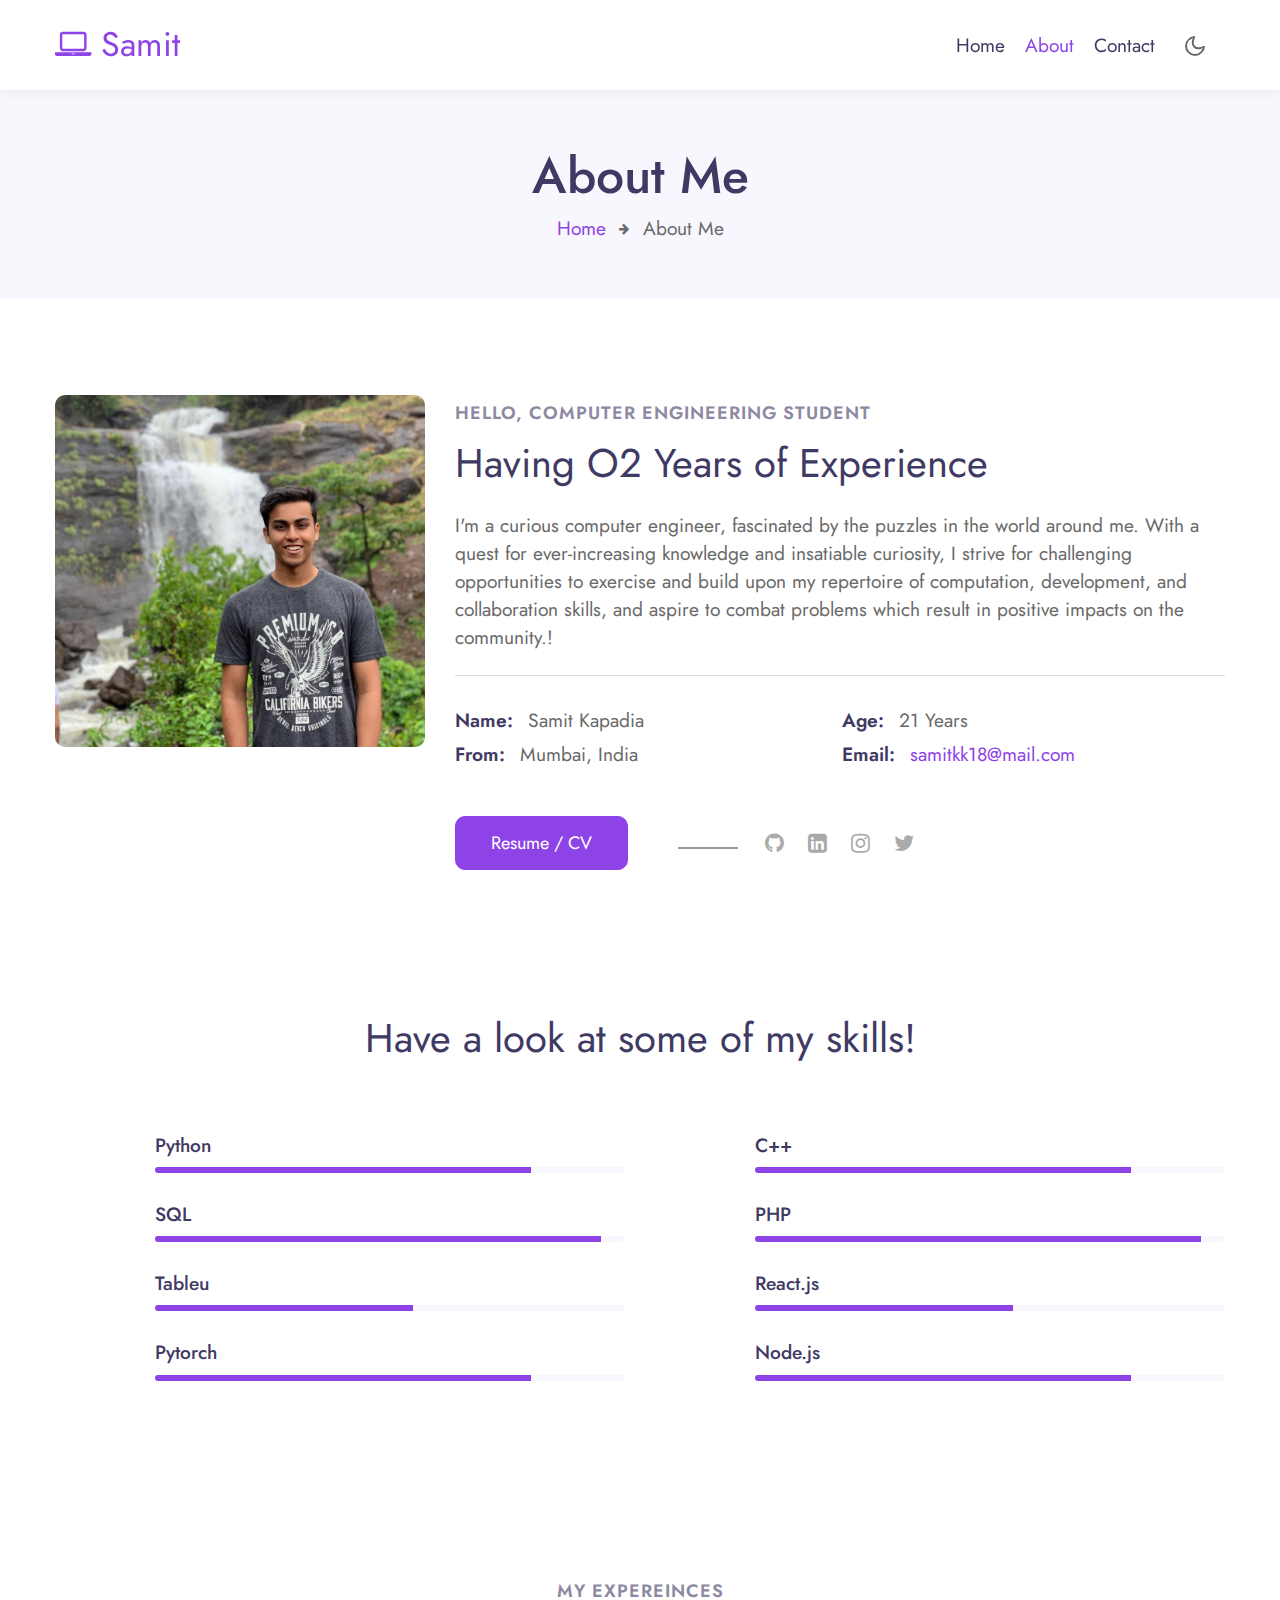
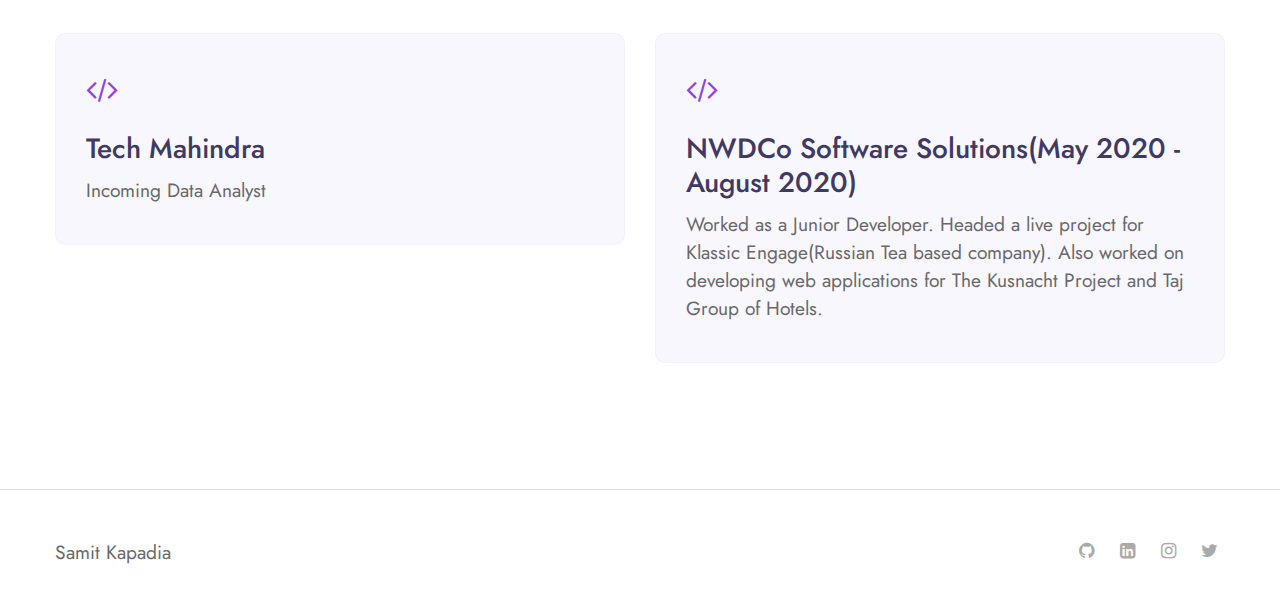
==== commit 67563434: "changes to about me" ====
--- a/about.html
+++ b/about.html
@@ -99,9 +99,7 @@
                 <div class="col-lg-8 mt-lg-0 mt-5">
                     <h5 class="title-small mb-2">Hello, Computer Engineering Student</h5>
                     <h3 class="title-big">Having O2 Years of Experience</h3>
-                    <p class="mt-4">Lorem ipsum viverra feugiat. Pellen tesque libero ut justo,
-                        ultrices in ligula. Semper at tempufddfel. Lorem ipsum dolor sit amet consectetur adipisicing
-                        elit. Non quae, fugiat consequatur voluptatem nihil ad. Lorem ipsum dolor sit amet.</p>
+                    <p class="mt-4">I'm a curious computer engineer, fascinated by the puzzles in the world around me. With a quest for ever-increasing knowledge and insatiable curiosity, I strive for challenging opportunities to exercise and build upon my repertoire of computation, development, and collaboration skills, and aspire to combat problems which result in positive impacts on the community.!</p>
                     <div class="my-info mt-4">
                         <div class="single-info"><span>Name:</span>
                             <p>Samit Kapadia</p>
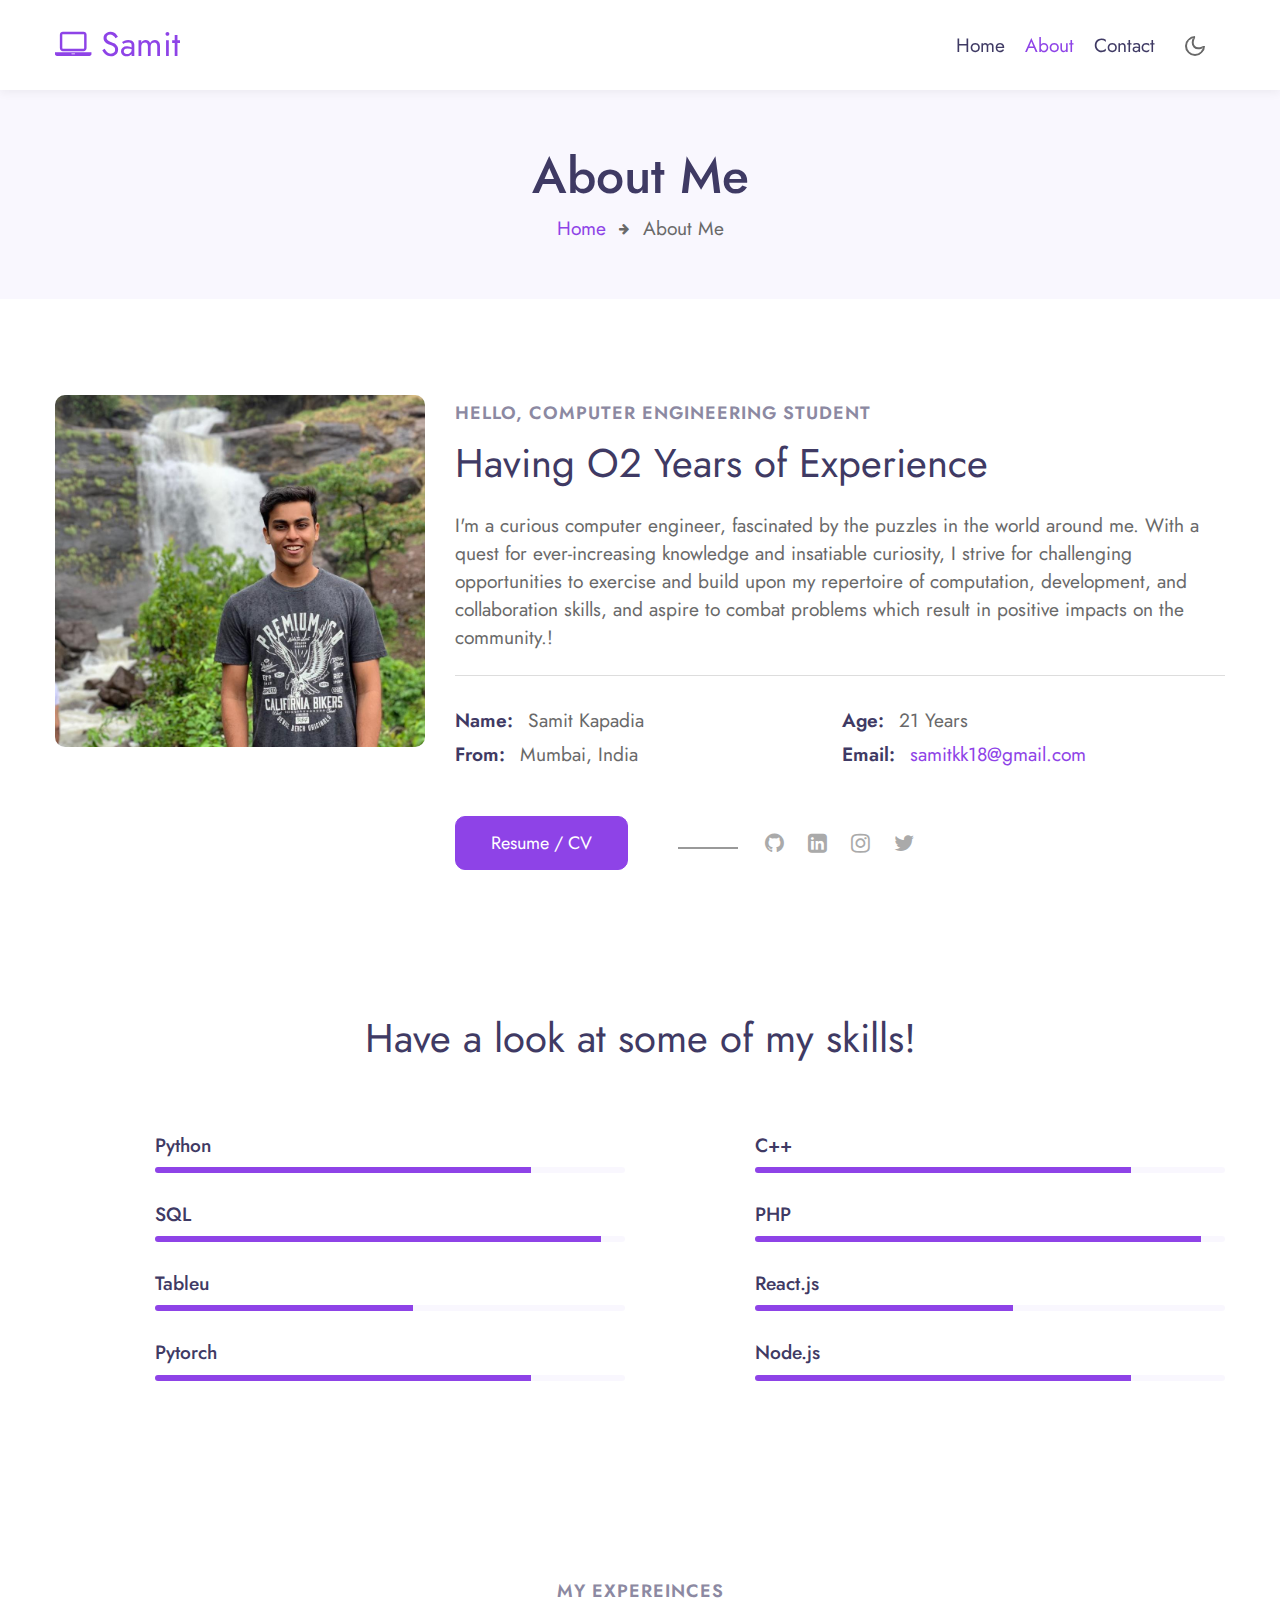
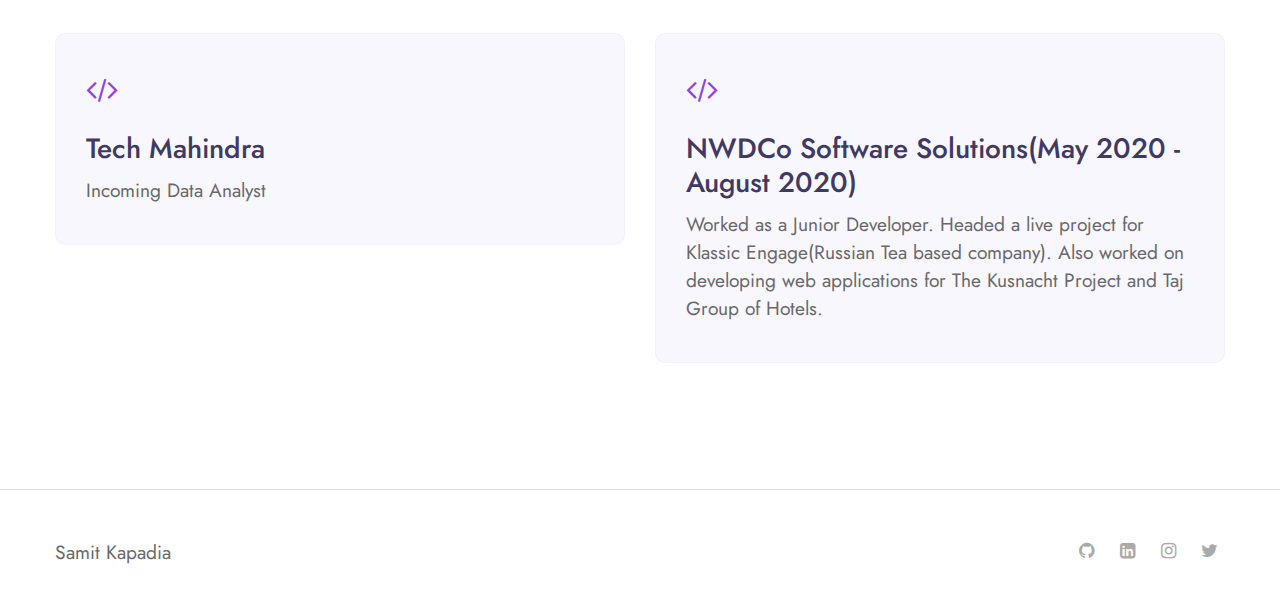
==== commit 769a5b39: "changes to about me" ====
--- a/about.html
+++ b/about.html
@@ -111,7 +111,7 @@
                             <p>Mumbai, India</p>
                         </div>
                         <div class="single-info"><span>Email:</span>
-                            <p><a href="mailto:samitkk18@mail.com">samitkk18@mail.com</a></p>
+                            <p><a href="mailto:samitkk18@mail.com">samitkk18@gmail.com</a></p>
                         </div>
                     </div>
                     <div class="my-social mt-lg-5 mt-4">
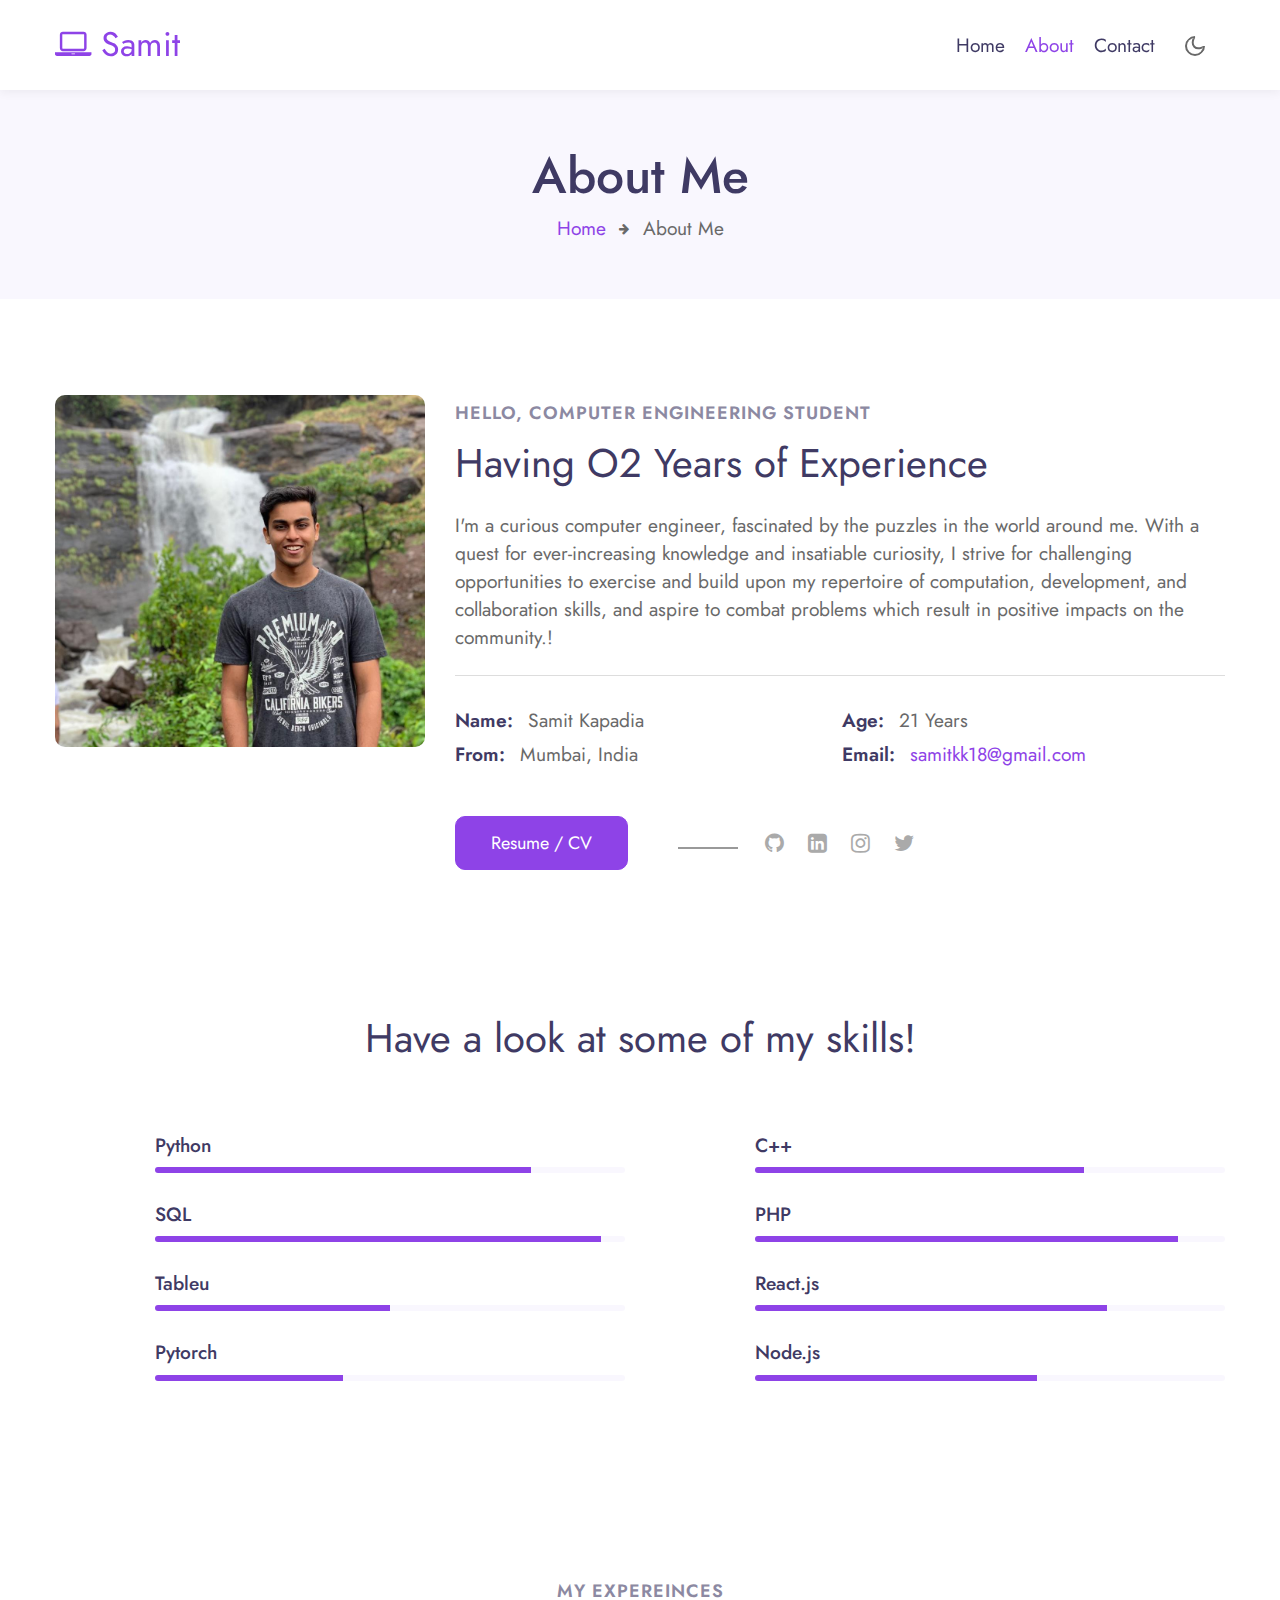
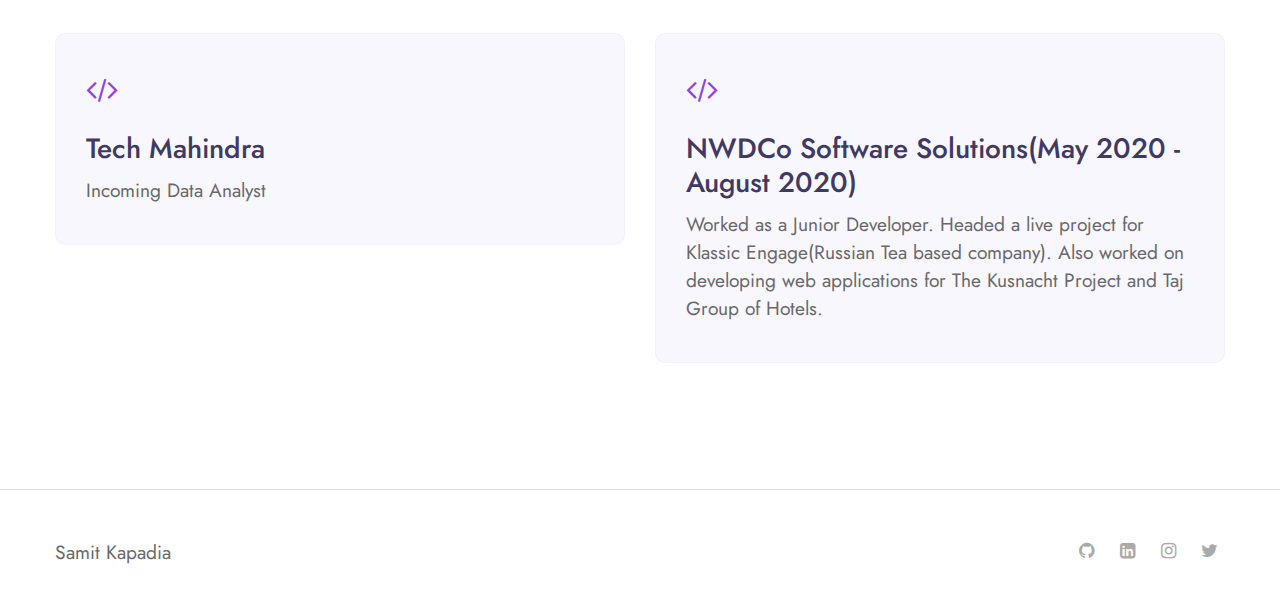
==== commit cdfce5b9: "Changes" ====
--- a/about.html
+++ b/about.html
@@ -211,7 +211,7 @@
                 <div class="progress-info">
                     <h6 class="progress-tittle">Tableu</h6>
                     <div class="progress">
-                        <div class="progress-bar progress-bar-striped" role="progressbar" style="width: 55%"
+                        <div class="progress-bar progress-bar-striped" role="progressbar" style="width: 50%"
                             aria-valuenow="50" aria-valuemin="0" aria-valuemax="100">
                         </div>
                     </div>
@@ -219,7 +219,7 @@
                 <div class="progress-info mb-0">
                     <h6 class="progress-tittle">Pytorch</h6>
                     <div class="progress">
-                        <div class="progress-bar progress-bar-striped" role="progressbar" style="width: 80%"
+                        <div class="progress-bar progress-bar-striped" role="progressbar" style="width: 40%"
                             aria-valuenow="40" aria-valuemin="0" aria-valuemax="100">
                         </div>
                     </div>
@@ -230,7 +230,7 @@
                     <div class="progress-info">
                         <h6 class="progress-tittle">C++</h6>
                         <div class="progress">
-                            <div class="progress-bar progress-bar-striped" role="progressbar" style="width: 80%"
+                            <div class="progress-bar progress-bar-striped" role="progressbar" style="width: 70%"
                                 aria-valuenow="70" aria-valuemin="0" aria-valuemax="100">
                             </div>
                         </div>
@@ -238,7 +238,7 @@
                     <div class="progress-info">
                         <h6 class="progress-tittle">PHP</h6>
                         <div class="progress">
-                            <div class="progress-bar progress-bar-striped" role="progressbar" style="width: 95%"
+                            <div class="progress-bar progress-bar-striped" role="progressbar" style="width: 90%"
                                 aria-valuenow="90" aria-valuemin="0" aria-valuemax="100">
                             </div>
                         </div>
@@ -246,7 +246,7 @@
                     <div class="progress-info">
                         <h6 class="progress-tittle">React.js</h6>
                         <div class="progress">
-                            <div class="progress-bar progress-bar-striped" role="progressbar" style="width: 55%"
+                            <div class="progress-bar progress-bar-striped" role="progressbar" style="width: 75%"
                                 aria-valuenow="75" aria-valuemin="0" aria-valuemax="100">
                             </div>
                         </div>
@@ -254,7 +254,7 @@
                     <div class="progress-info mb-0">
                         <h6 class="progress-tittle">Node.js</h6>
                         <div class="progress">
-                            <div class="progress-bar progress-bar-striped" role="progressbar" style="width: 80%"
+                            <div class="progress-bar progress-bar-striped" role="progressbar" style="width: 60%"
                                 aria-valuenow="60" aria-valuemin="0" aria-valuemax="100">
                             </div>
                         </div>
